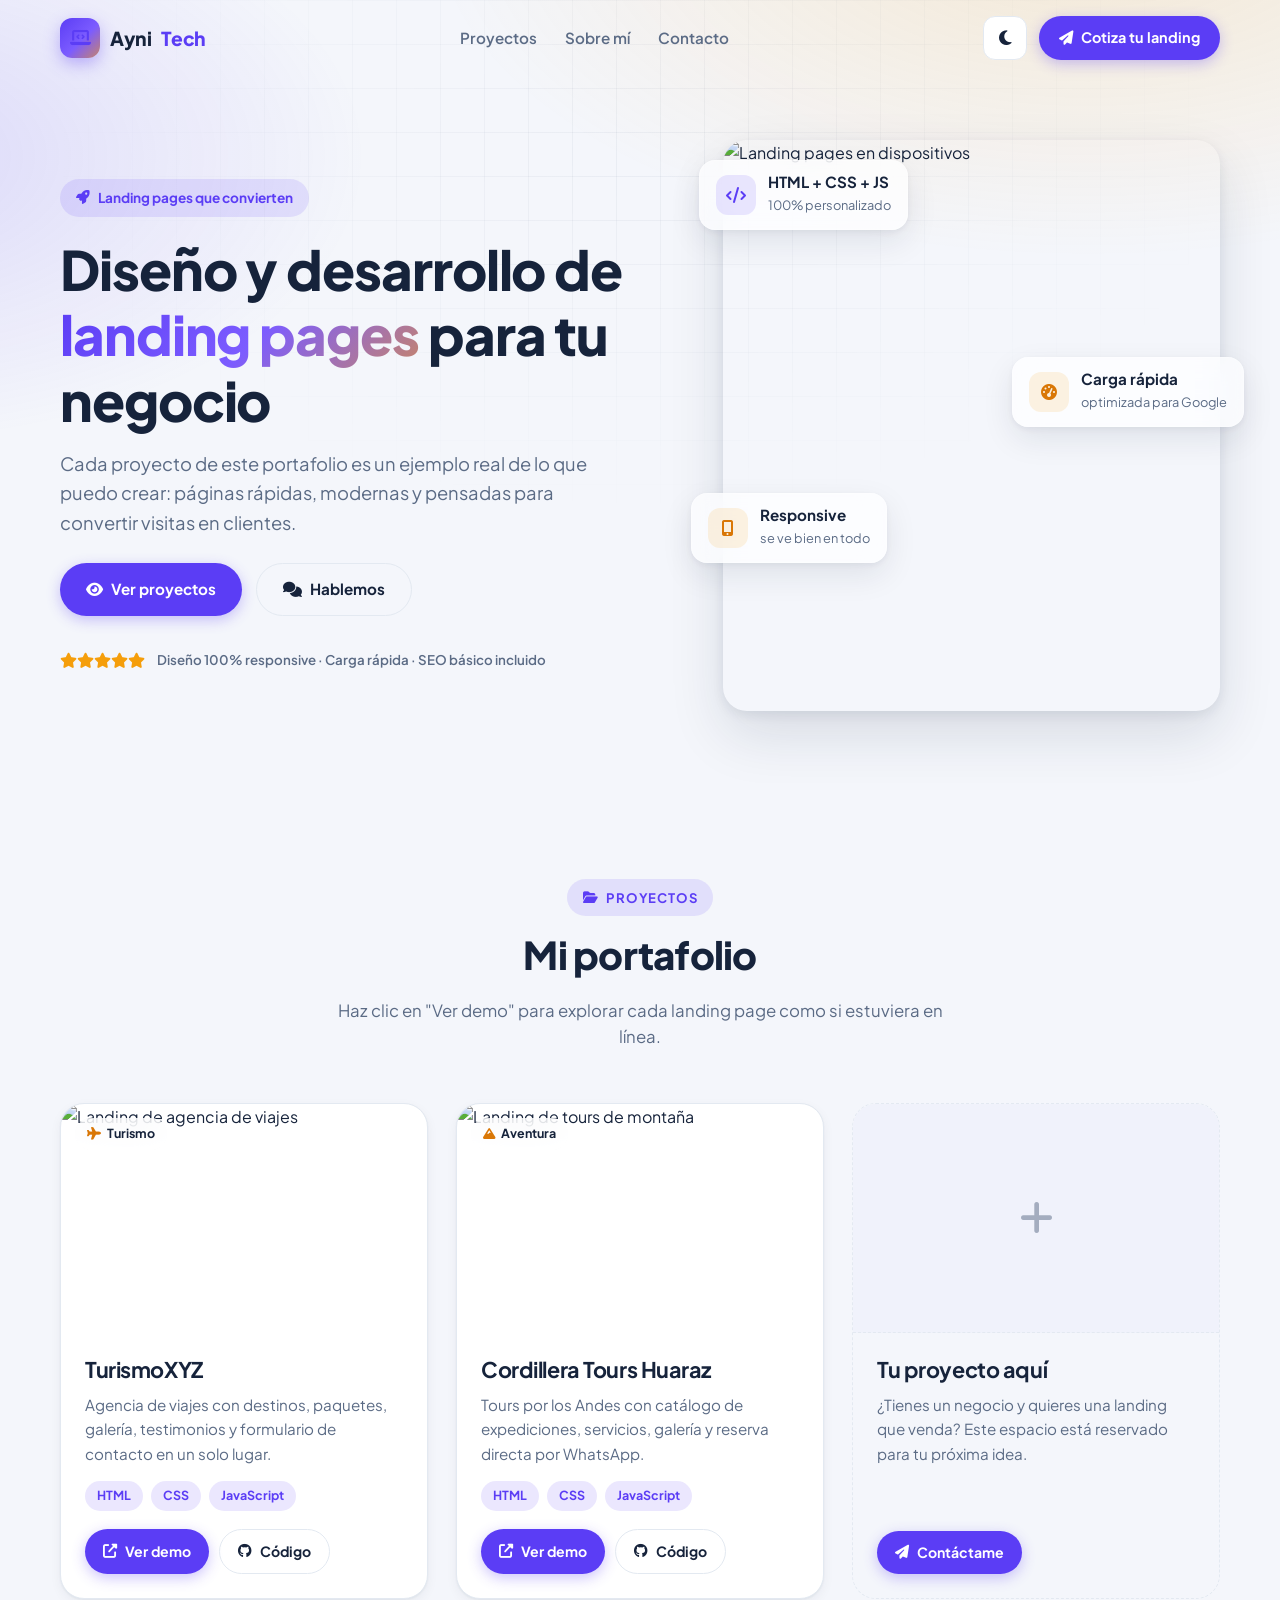
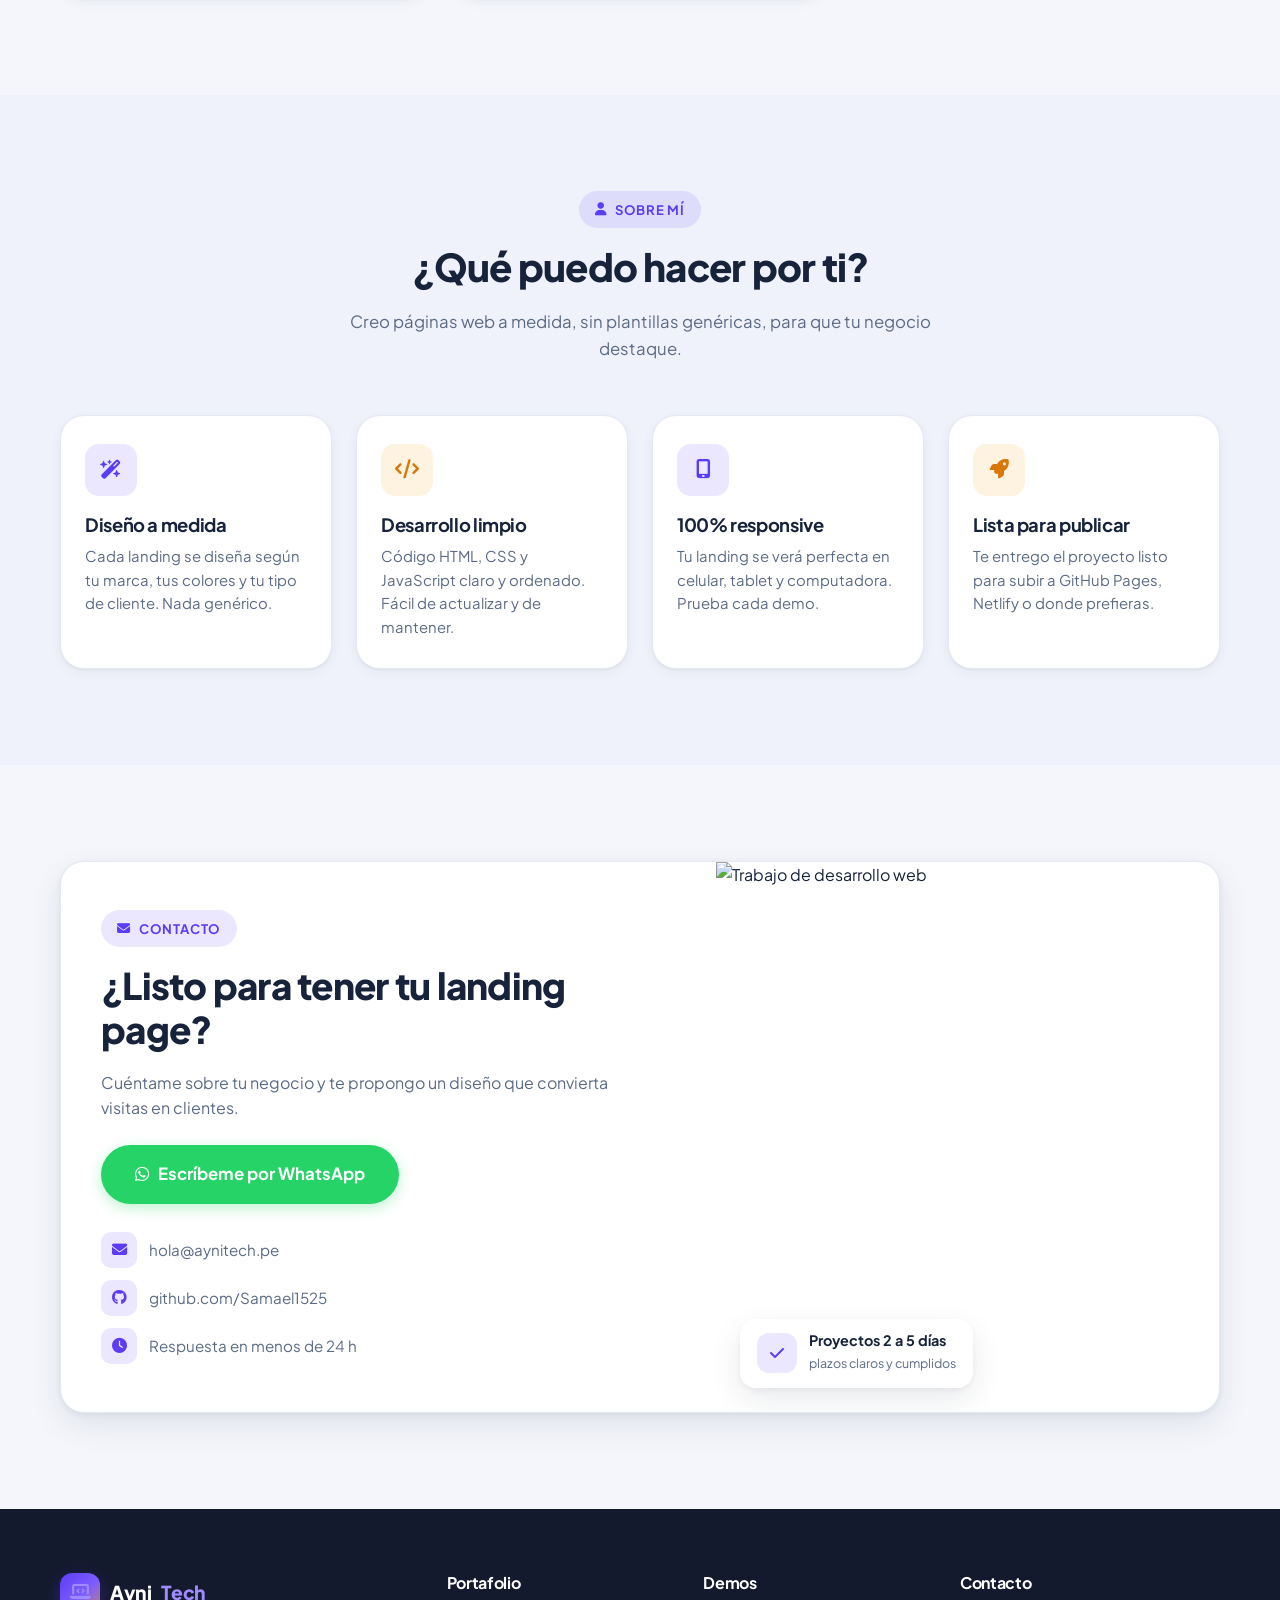
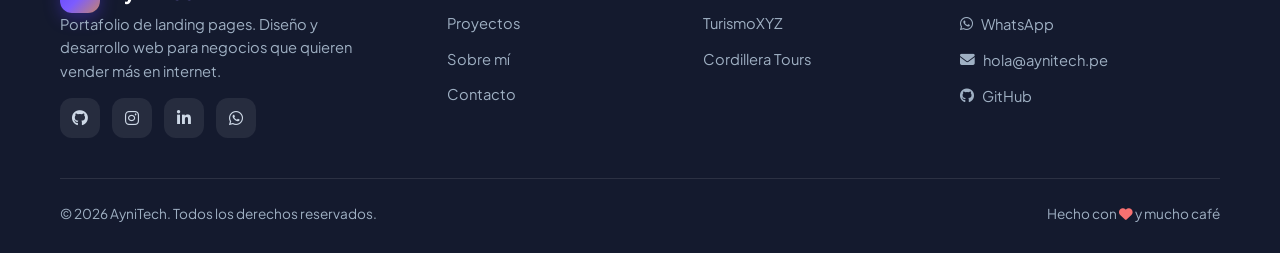
==== index.html @ fc87475f "Portafolio AyniTech: vitrina + landings TurismoXYZ y Cordillera Tours" ====
<!DOCTYPE html>
<html lang="es" data-theme="light">

<head>
    <meta charset="UTF-8">
    <meta name="viewport" content="width=device-width, initial-scale=1.0">
    <meta name="description" content="AyniTech — Portafolio de landing pages. Diseño y desarrollo web para negocios que quieren vender más.">
    <title>AyniTech | Portafolio de Landing Pages</title>

    <link rel="preconnect" href="https://fonts.googleapis.com">
    <link rel="preconnect" href="https://fonts.gstatic.com" crossorigin>
    <link href="https://fonts.googleapis.com/css2?family=Plus+Jakarta+Sans:wght@400;500;600;700;800&display=swap" rel="stylesheet">
    <link rel="stylesheet" href="https://cdnjs.cloudflare.com/ajax/libs/font-awesome/6.5.2/css/all.min.css">
    <link rel="stylesheet" href="css/portfolio.css">

    <script>
        (function () {
            try {
                var t = localStorage.getItem("aynitech-theme");
                if (t !== "light" && t !== "dark") {
                    t = window.matchMedia && window.matchMedia("(prefers-color-scheme: dark)").matches ? "dark" : "light";
                }
                document.documentElement.setAttribute("data-theme", t);
            } catch (e) {
                document.documentElement.setAttribute("data-theme", "light");
            }
        })();
    </script>
</head>

<body>

    <!-- ======================= HEADER ======================= -->
    <header id="header" class="site-header">
        <div class="container nav-inner">
            <a href="#inicio" class="logo" aria-label="AyniTech — Inicio">
                <span class="logo-mark"><i class="fa-solid fa-laptop-code"></i></span>
                Ayni<span>Tech</span>
            </a>

            <nav id="nav" class="nav" aria-label="Navegación principal">
                <a href="#proyectos">Proyectos</a>
                <a href="#sobre">Sobre mí</a>
                <a href="#contacto">Contacto</a>
            </nav>

            <div class="nav-actions">
                <button id="theme-toggle" class="icon-btn theme-toggle" aria-label="Cambiar tema" title="Cambiar tema">
                    <i class="fa-solid fa-moon"></i>
                    <i class="fa-solid fa-sun"></i>
                </button>
                <a href="#contacto" class="btn btn-primary"><i class="fa-solid fa-paper-plane"></i> Cotiza tu landing</a>
                <button id="nav-toggle" class="icon-btn nav-toggle" aria-label="Abrir menú" aria-expanded="false">
                    <i class="fa-solid fa-bars"></i>
                    <i class="fa-solid fa-xmark"></i>
                </button>
            </div>
        </div>
    </header>

    <!-- Menú móvil -->
    <nav id="nav-mobile" class="nav-mobile" aria-label="Navegación móvil">
        <div class="nav-mobile-head">
            <a href="#inicio" class="logo">
                <span class="logo-mark"><i class="fa-solid fa-laptop-code"></i></span>
                Ayni<span>Tech</span>
            </a>
            <button id="nav-close" class="icon-btn nav-close" aria-label="Cerrar menú">
                <i class="fa-solid fa-xmark"></i>
            </button>
        </div>
        <div class="nav-mobile-links">
            <a href="#proyectos">Proyectos</a>
            <a href="#sobre">Sobre mí</a>
            <a href="#contacto">Contacto</a>
        </div>
        <div class="nav-mobile-foot">
            <a href="#contacto" class="btn btn-primary"><i class="fa-solid fa-paper-plane"></i> Cotiza tu landing</a>
            <small>© AyniTech · Portafolio</small>
        </div>
    </nav>

    <main>

        <!-- ======================= HERO ======================= -->
        <section id="inicio" class="hero">
            <div class="container hero-inner">
                <div class="hero-content">
                    <span class="hero-badge"><i class="fa-solid fa-rocket"></i> Landing pages que convierten</span>
                    <h1>Diseño y desarrollo de <span class="grad">landing pages</span> para tu negocio</h1>
                    <p class="hero-sub">
                        Cada proyecto de este portafolio es un ejemplo real de lo que puedo crear:
                        páginas rápidas, modernas y pensadas para convertir visitas en clientes.
                    </p>
                    <div class="hero-actions">
                        <a href="#proyectos" class="btn btn-primary"><i class="fa-solid fa-eye"></i> Ver proyectos</a>
                        <a href="#contacto" class="btn btn-ghost"><i class="fa-solid fa-comments"></i> Hablemos</a>
                    </div>
                    <div class="hero-trust">
                        <span class="stars"><i class="fa-solid fa-star"></i><i class="fa-solid fa-star"></i><i class="fa-solid fa-star"></i><i class="fa-solid fa-star"></i><i class="fa-solid fa-star"></i></span>
                        <small>Diseño 100% responsive · Carga rápida · SEO básico incluido</small>
                    </div>
                </div>

                <div class="hero-visual">
                    <img class="main-img" src="https://images.unsplash.com/photo-1547658719-da2b51169166?auto=format&fit=crop&w=900&q=80" alt="Landing pages en dispositivos">

                    <div class="float-card fc-1">
                        <span class="fc-icon violet"><i class="fa-solid fa-code"></i></span>
                        <div>
                            <strong>HTML + CSS + JS</strong>
                            <small>100% personalizado</small>
                        </div>
                    </div>

                    <div class="float-card fc-2">
                        <span class="fc-icon amber"><i class="fa-solid fa-mobile-screen-button"></i></span>
                        <div>
                            <strong>Responsive</strong>
                            <small>se ve bien en todo</small>
                        </div>
                    </div>

                    <div class="float-card fc-3">
                        <span class="fc-icon amber"><i class="fa-solid fa-gauge-high"></i></span>
                        <div>
                            <strong>Carga rápida</strong>
                            <small>optimizada para Google</small>
                        </div>
                    </div>
                </div>
            </div>
        </section>

        <!-- ======================= PROYECTOS ======================= -->
        <section id="proyectos" class="section">
            <div class="container">
                <div class="section-head reveal">
                    <span class="eyebrow"><i class="fa-solid fa-folder-open"></i> Proyectos</span>
                    <h2>Mi portafolio</h2>
                    <p>Haz clic en "Ver demo" para explorar cada landing page como si estuviera en línea.</p>
                </div>

                <div class="proyectos-grid">

                    <!-- TurismoXYZ -->
                    <article class="proyecto reveal">
                        <div class="proy-media">
                            <img src="https://images.unsplash.com/photo-1507525428034-b723cf961d3e?auto=format&fit=crop&w=900&q=80" alt="Landing de agencia de viajes">
                            <span class="proy-badge"><i class="fa-solid fa-plane"></i> Turismo</span>
                        </div>
                        <div class="proy-body">
                            <h3>TurismoXYZ</h3>
                            <p>Agencia de viajes con destinos, paquetes, galería, testimonios y formulario de contacto en un solo lugar.</p>
                            <div class="tags">
                                <span>HTML</span>
                                <span>CSS</span>
                                <span>JavaScript</span>
                            </div>
                            <div class="proy-actions">
                                <a href="landing/turismoxyz/" class="btn btn-primary"><i class="fa-solid fa-up-right-from-square"></i> Ver demo</a>
                                <a href="https://github.com/Samael1525/Portafolio" class="btn btn-ghost" target="_blank" rel="noopener"><i class="fa-brands fa-github"></i> Código</a>
                            </div>
                        </div>
                    </article>

                    <!-- Cordillera Tours -->
                    <article class="proyecto reveal reveal-delay-1">
                        <div class="proy-media">
                            <img src="https://images.unsplash.com/photo-1464822759023-fed622ff2c3b?auto=format&fit=crop&w=900&q=80" alt="Landing de tours de montaña">
                            <span class="proy-badge"><i class="fa-solid fa-mountain"></i> Aventura</span>
                        </div>
                        <div class="proy-body">
                            <h3>Cordillera Tours Huaraz</h3>
                            <p>Tours por los Andes con catálogo de expediciones, servicios, galería y reserva directa por WhatsApp.</p>
                            <div class="tags">
                                <span>HTML</span>
                                <span>CSS</span>
                                <span>JavaScript</span>
                            </div>
                            <div class="proy-actions">
                                <a href="landing/cordillera/" class="btn btn-primary"><i class="fa-solid fa-up-right-from-square"></i> Ver demo</a>
                                <a href="https://github.com/Samael1525/Portafolio" class="btn btn-ghost" target="_blank" rel="noopener"><i class="fa-brands fa-github"></i> Código</a>
                            </div>
                        </div>
                    </article>

                    <!-- Próximo proyecto -->
                    <article class="proyecto proyecto-next reveal reveal-delay-2">
                        <div class="proy-media next-media">
                            <i class="fa-solid fa-plus"></i>
                        </div>
                        <div class="proy-body">
                            <h3>Tu proyecto aquí</h3>
                            <p>¿Tienes un negocio y quieres una landing que venda? Este espacio está reservado para tu próxima idea.</p>
                            <div class="proy-actions">
                                <a href="#contacto" class="btn btn-primary"><i class="fa-solid fa-paper-plane"></i> Contáctame</a>
                            </div>
                        </div>
                    </article>

                </div>
            </div>
        </section>

        <!-- ======================= SOBRE MÍ ======================= -->
        <section id="sobre" class="section section-tinted">
            <div class="container">
                <div class="section-head reveal">
                    <span class="eyebrow"><i class="fa-solid fa-user"></i> Sobre mí</span>
                    <h2>¿Qué puedo hacer por ti?</h2>
                    <p>Creo páginas web a medida, sin plantillas genéricas, para que tu negocio destaque.</p>
                </div>

                <div class="serv-grid">
                    <article class="serv-card reveal">
                        <span class="serv-icon violet"><i class="fa-solid fa-wand-magic-sparkles"></i></span>
                        <h3>Diseño a medida</h3>
                        <p>Cada landing se diseña según tu marca, tus colores y tu tipo de cliente. Nada genérico.</p>
                    </article>
                    <article class="serv-card reveal reveal-delay-1">
                        <span class="serv-icon amber"><i class="fa-solid fa-code"></i></span>
                        <h3>Desarrollo limpio</h3>
                        <p>Código HTML, CSS y JavaScript claro y ordenado. Fácil de actualizar y de mantener.</p>
                    </article>
                    <article class="serv-card reveal reveal-delay-2">
                        <span class="serv-icon violet"><i class="fa-solid fa-mobile-screen-button"></i></span>
                        <h3>100% responsive</h3>
                        <p>Tu landing se verá perfecta en celular, tablet y computadora. Prueba cada demo.</p>
                    </article>
                    <article class="serv-card reveal reveal-delay-1">
                        <span class="serv-icon amber"><i class="fa-solid fa-rocket"></i></span>
                        <h3>Lista para publicar</h3>
                        <p>Te entrego el proyecto listo para subir a GitHub Pages, Netlify o donde prefieras.</p>
                    </article>
                </div>
            </div>
        </section>

        <!-- ======================= CONTACTO ======================= -->
        <section id="contacto" class="section">
            <div class="container">
                <div class="cta-card reveal">
                    <div class="cta-content">
                        <span class="eyebrow"><i class="fa-solid fa-envelope"></i> Contacto</span>
                        <h2>¿Listo para tener tu landing page?</h2>
                        <p>Cuéntame sobre tu negocio y te propongo un diseño que convierta visitas en clientes.</p>
                        <a href="https://wa.me/51999999999" class="btn btn-wa btn-lg" target="_blank" rel="noopener">
                            <i class="fa-brands fa-whatsapp"></i> Escríbeme por WhatsApp
                        </a>
                        <ul class="c-list">
                            <li><i class="fa-solid fa-envelope"></i> hola@aynitech.pe</li>
                            <li><i class="fa-brands fa-github"></i> github.com/Samael1525</li>
                            <li><i class="fa-solid fa-clock"></i> Respuesta en menos de 24 h</li>
                        </ul>
                    </div>
                    <div class="cta-visual">
                        <img src="https://images.unsplash.com/photo-1531482615713-2afd69097998?auto=format&fit=crop&w=900&q=80" alt="Trabajo de desarrollo web">
                        <div class="cta-float">
                            <span class="fc-icon violet"><i class="fa-solid fa-check"></i></span>
                            <div>
                                <strong>Proyectos 2 a 5 días</strong>
                                <small>plazos claros y cumplidos</small>
                            </div>
                        </div>
                    </div>
                </div>
            </div>
        </section>

    </main>

    <!-- ======================= FOOTER ======================= -->
    <footer class="site-footer">
        <div class="container">
            <div class="footer-grid">
                <div class="footer-col">
                    <a href="#inicio" class="logo">
                        <span class="logo-mark"><i class="fa-solid fa-laptop-code"></i></span>
                        Ayni<span>Tech</span>
                    </a>
                    <p class="footer-about">
                        Portafolio de landing pages. Diseño y desarrollo web para negocios
                        que quieren vender más en internet.
                    </p>
                    <div class="social">
                        <a href="#" aria-label="GitHub"><i class="fa-brands fa-github"></i></a>
                        <a href="#" aria-label="Instagram"><i class="fa-brands fa-instagram"></i></a>
                        <a href="#" aria-label="LinkedIn"><i class="fa-brands fa-linkedin-in"></i></a>
                        <a href="#" aria-label="WhatsApp"><i class="fa-brands fa-whatsapp"></i></a>
                    </div>
                </div>

                <div class="footer-col">
                    <h4>Portafolio</h4>
                    <ul>
                        <li><a href="#proyectos">Proyectos</a></li>
                        <li><a href="#sobre">Sobre mí</a></li>
                        <li><a href="#contacto">Contacto</a></li>
                    </ul>
                </div>

                <div class="footer-col">
                    <h4>Demos</h4>
                    <ul>
                        <li><a href="landing/turismoxyz/">TurismoXYZ</a></li>
                        <li><a href="landing/cordillera/">Cordillera Tours</a></li>
                    </ul>
                </div>

                <div class="footer-col">
                    <h4>Contacto</h4>
                    <ul>
                        <li><a href="https://wa.me/51999999999" target="_blank" rel="noopener"><i class="fa-brands fa-whatsapp"></i> WhatsApp</a></li>
                        <li><a href="#"><i class="fa-solid fa-envelope"></i> hola@aynitech.pe</a></li>
                        <li><a href="https://github.com/Samael1525" target="_blank" rel="noopener"><i class="fa-brands fa-github"></i> GitHub</a></li>
                    </ul>
                </div>
            </div>

            <div class="footer-bottom">
                <span>© <span id="year">2026</span> AyniTech. Todos los derechos reservados.</span>
                <span class="made">Hecho con <i class="fa-solid fa-heart"></i> y mucho café</span>
            </div>
        </div>
    </footer>

    <!-- ======================= VOLVER ARRIBA ======================= -->
    <button id="back-to-top" class="back-to-top" aria-label="Volver arriba">
        <i class="fa-solid fa-arrow-up"></i>
    </button>

    <script>
        (function () {
            "use strict";

            var root = document.documentElement;

            /* ---------- Tema claro/oscuro ---------- */
            var THEME_KEY = "aynitech-theme";
            var themeToggle = document.getElementById("theme-toggle");

            function applyTheme(theme) {
                root.setAttribute("data-theme", theme);
                var label = theme === "dark" ? "Activar modo claro" : "Activar modo noche";
                if (themeToggle) {
                    themeToggle.setAttribute("aria-label", label);
                    themeToggle.title = label;
                }
            }

            applyTheme(root.getAttribute("data-theme"));

            if (themeToggle) {
                themeToggle.addEventListener("click", function () {
                    var next = root.getAttribute("data-theme") === "dark" ? "light" : "dark";
                    applyTheme(next);
                    try {
                        localStorage.setItem(THEME_KEY, next);
                    } catch (e) { /* sin almacenamiento */ }
                });
            }

            /* ---------- Header al hacer scroll ---------- */
            var header = document.getElementById("header");
            var backToTop = document.getElementById("back-to-top");

            function onScroll() {
                var y = window.scrollY || window.pageYOffset;
                if (header) header.classList.toggle("scrolled", y > 40);
                if (backToTop) backToTop.classList.toggle("show", y > 600);
            }
            window.addEventListener("scroll", onScroll, { passive: true });
            onScroll();

            if (backToTop) {
                backToTop.addEventListener("click", function () {
                    window.scrollTo({ top: 0, behavior: "smooth" });
                });
            }

            /* ---------- Menú móvil ---------- */
            var nav = document.getElementById("nav-mobile");
            var navToggle = document.getElementById("nav-toggle");
            var navClose = document.getElementById("nav-close");
            var overlay = document.createElement("div");
            overlay.className = "nav-overlay";
            document.body.appendChild(overlay);

            function closeNav() {
                if (!nav) return;
                nav.classList.remove("open");
                if (navToggle) navToggle.classList.remove("active");
                overlay.classList.remove("show");
                if (navToggle) navToggle.setAttribute("aria-expanded", "false");
                document.body.style.overflow = "";
            }

            function toggleNav() {
                var open = nav.classList.toggle("open");
                if (navToggle) navToggle.classList.toggle("active", open);
                overlay.classList.toggle("show", open);
                if (navToggle) navToggle.setAttribute("aria-expanded", open ? "true" : "false");
                document.body.style.overflow = open ? "hidden" : "";
            }

            if (nav && navToggle) {
                navToggle.addEventListener("click", toggleNav);
                overlay.addEventListener("click", closeNav);
                if (navClose) navClose.addEventListener("click", closeNav);
                nav.querySelectorAll("a").forEach(function (link) {
                    link.addEventListener("click", closeNav);
                });
            }
            window.addEventListener("keydown", function (e) {
                if (e.key === "Escape") closeNav();
            });

            /* ---------- Scroll reveal ---------- */
            var revealEls = document.querySelectorAll(".reveal");
            if ("IntersectionObserver" in window && revealEls.length) {
                var revealObserver = new IntersectionObserver(
                    function (entries, obs) {
                        entries.forEach(function (entry) {
                            if (entry.isIntersecting) {
                                entry.target.classList.add("visible");
                                obs.unobserve(entry.target);
                            }
                        });
                    },
                    { threshold: 0.15, rootMargin: "0px 0px -40px 0px" }
                );
                revealEls.forEach(function (el) {
                    revealObserver.observe(el);
                });
            } else {
                revealEls.forEach(function (el) {
                    el.classList.add("visible");
                });
            }

            /* ---------- Año dinámico ---------- */
            var yearEl = document.getElementById("year");
            if (yearEl) yearEl.textContent = new Date().getFullYear();
        })();
    </script>
</body>

</html>
---- css/portfolio.css ----
/* ==========================================================================
   AyniTech — Portafolio
   Sistema de diseño · tema claro/oscuro · responsive
   ========================================================================== */

/* ---------- Variables de tema ---------- */
:root {
  --font-sans: "Plus Jakarta Sans", system-ui, -apple-system, "Segoe UI", Roboto, sans-serif;

  --radius-sm: 10px;
  --radius-md: 16px;
  --radius-lg: 24px;
  --radius-full: 999px;

  --ease-out: cubic-bezier(0.22, 1, 0.36, 1);
  --ease-soft: cubic-bezier(0.4, 0, 0.2, 1);

  --header-h: 76px;

  /* Tema claro (predeterminado) */
  --bg: #f4f6fb;
  --surface: #ffffff;
  --surface-2: #f0f2fb;
  --surface-3: #e8eaf7;
  --text: #16233b;
  --text-muted: #5b6b85;
  --primary: #5b3df5;
  --primary-strong: #4630c9;
  --primary-soft: rgba(91, 61, 245, 0.12);
  --accent: #f59e0b;
  --accent-strong: #d97706;
  --accent-soft: rgba(245, 158, 11, 0.12);
  --whatsapp: #25d366;
  --whatsapp-strong: #1da851;
  --border: #e3e9f1;
  --shadow-sm: 0 1px 2px rgba(15, 34, 60, 0.05), 0 4px 12px rgba(15, 34, 60, 0.05);
  --shadow-md: 0 2px 6px rgba(15, 34, 60, 0.06), 0 12px 32px rgba(15, 34, 60, 0.09);
  --shadow-lg: 0 4px 12px rgba(15, 34, 60, 0.08), 0 24px 56px rgba(15, 34, 60, 0.12);
  --shadow-primary: 0 10px 28px rgba(91, 61, 245, 0.32);
  --shadow-wa: 0 10px 28px rgba(37, 211, 102, 0.35);
  --glass: rgba(255, 255, 255, 0.72);
  --header-blur: saturate(180%) blur(14px);
  --grad-hero: radial-gradient(1100px 560px at 85% -10%, rgba(245, 158, 11, 0.16), transparent 60%),
    radial-gradient(900px 520px at -10% 20%, rgba(91, 61, 245, 0.16), transparent 55%),
    var(--bg);
  --grid-line: rgba(22, 51, 84, 0.05);
  --scroll-track: #e6ecf4;
  --logo-grad: linear-gradient(135deg, #5b3df5 0%, #7c5cff 55%, #f59e0b 130%);
}

[data-theme="dark"] {
  --bg: #0a0f1e;
  --surface: #111a2e;
  --surface-2: #161f38;
  --surface-3: #1d2745;
  --text: #e8eef8;
  --text-muted: #93a3ba;
  --primary: #9f8bff;
  --primary-strong: #b4a4ff;
  --primary-soft: rgba(159, 139, 255, 0.16);
  --accent: #fbbf24;
  --accent-strong: #f59e0b;
  --accent-soft: rgba(251, 191, 36, 0.14);
  --whatsapp: #2fd974;
  --whatsapp-strong: #25d366;
  --border: #1f2c47;
  --shadow-sm: 0 1px 2px rgba(0, 0, 0, 0.3), 0 4px 14px rgba(0, 0, 0, 0.3);
  --shadow-md: 0 2px 8px rgba(0, 0, 0, 0.35), 0 16px 40px rgba(0, 0, 0, 0.45);
  --shadow-lg: 0 4px 16px rgba(0, 0, 0, 0.4), 0 28px 64px rgba(0, 0, 0, 0.55);
  --shadow-primary: 0 12px 32px rgba(159, 139, 255, 0.25);
  --shadow-wa: 0 12px 32px rgba(47, 217, 116, 0.25);
  --glass: rgba(14, 21, 40, 0.7);
  --grad-hero: radial-gradient(1100px 560px at 85% -10%, rgba(251, 191, 36, 0.12), transparent 60%),
    radial-gradient(900px 520px at -10% 20%, rgba(159, 139, 255, 0.14), transparent 55%),
    var(--bg);
  --grid-line: rgba(148, 180, 224, 0.05);
  --scroll-track: #1a2540;
}

/* ---------- Reset ---------- */
*,
*::before,
*::after {
  box-sizing: border-box;
}

html {
  scroll-behavior: smooth;
  scroll-padding-top: calc(var(--header-h) + 12px);
}

body {
  margin: 0;
  font-family: var(--font-sans);
  background: var(--bg);
  color: var(--text);
  line-height: 1.6;
  -webkit-font-smoothing: antialiased;
  overflow-x: hidden;
  transition: background-color 0.5s ease, color 0.5s ease;
}

img {
  max-width: 100%;
  display: block;
}

a {
  color: var(--primary);
  text-decoration: none;
}

h1, h2, h3, h4 {
  line-height: 1.2;
  margin: 0 0 0.5em;
  letter-spacing: -0.02em;
}

p {
  margin: 0 0 1em;
}

button {
  font-family: inherit;
}

.container {
  width: min(1160px, 92%);
  margin-inline: auto;
}

/* ---------- Botones ---------- */
.btn {
  display: inline-flex;
  align-items: center;
  justify-content: center;
  gap: 8px;
  padding: 13px 26px;
  border-radius: var(--radius-full);
  font-weight: 700;
  font-size: 0.95rem;
  border: none;
  cursor: pointer;
  text-decoration: none;
  transition: transform 0.25s var(--ease-out), box-shadow 0.25s var(--ease-out),
    background-color 0.25s var(--ease-soft), color 0.25s var(--ease-soft);
  white-space: nowrap;
}

.btn-primary {
  background: var(--primary);
  color: #fff;
  box-shadow: 0 4px 14px rgba(91, 61, 245, 0.3);
}

.btn-primary:hover {
  background: var(--primary-strong);
  transform: translateY(-2px);
  box-shadow: var(--shadow-primary);
  color: #fff;
}

.btn-ghost {
  background: transparent;
  color: var(--text);
  border: 1.5px solid var(--border);
}

.btn-ghost:hover {
  border-color: var(--primary);
  color: var(--primary);
  transform: translateY(-2px);
}

.btn-wa {
  background: var(--whatsapp);
  color: #fff;
  box-shadow: 0 4px 14px rgba(37, 211, 102, 0.3);
}

.btn-wa:hover {
  background: var(--whatsapp-strong);
  transform: translateY(-2px);
  box-shadow: var(--shadow-wa);
  color: #fff;
}

.btn-lg {
  padding: 16px 34px;
  font-size: 1.05rem;
}

/* ---------- Cabecera ---------- */
.site-header {
  position: fixed;
  inset: 0 0 auto 0;
  z-index: 1000;
  height: var(--header-h);
  display: flex;
  align-items: center;
  transition: box-shadow 0.3s var(--ease-soft), background-color 0.3s var(--ease-soft);
}

.site-header.scrolled {
  background: var(--glass);
  backdrop-filter: var(--header-blur);
  -webkit-backdrop-filter: var(--header-blur);
  box-shadow: var(--shadow-sm);
}

.nav-inner {
  display: flex;
  align-items: center;
  justify-content: space-between;
  gap: 20px;
}

.logo {
  display: inline-flex;
  align-items: center;
  gap: 10px;
  font-size: 1.2rem;
  font-weight: 800;
  color: var(--text);
  letter-spacing: -0.02em;
}

.logo-mark {
  width: 40px;
  height: 40px;
  display: grid;
  place-items: center;
  border-radius: 12px;
  background: var(--logo-grad);
  color: #fff;
  font-size: 1.05rem;
  box-shadow: 0 6px 16px rgba(91, 61, 245, 0.35);
}

.logo span {
  color: var(--primary);
}

.nav {
  display: flex;
  gap: 28px;
}

.nav a {
  color: var(--text-muted);
  font-weight: 600;
  font-size: 0.95rem;
  position: relative;
  transition: color 0.2s var(--ease-soft);
}

.nav a::after {
  content: "";
  position: absolute;
  left: 0;
  bottom: -6px;
  width: 0;
  height: 2px;
  border-radius: 2px;
  background: var(--primary);
  transition: width 0.25s var(--ease-out);
}

.nav a:hover {
  color: var(--text);
}

.nav a:hover::after {
  width: 100%;
}

.nav-actions {
  display: flex;
  align-items: center;
  gap: 12px;
}

.nav-actions .btn {
  padding: 10px 20px;
  font-size: 0.9rem;
}

.icon-btn {
  width: 44px;
  height: 44px;
  border-radius: 12px;
  border: 1px solid var(--border);
  background: var(--surface);
  color: var(--text);
  cursor: pointer;
  display: grid;
  place-items: center;
  font-size: 1.05rem;
  transition: background-color 0.2s var(--ease-soft), color 0.2s var(--ease-soft),
    border-color 0.2s var(--ease-soft), transform 0.2s var(--ease-out);
}

.icon-btn:hover {
  border-color: var(--primary);
  color: var(--primary);
  transform: translateY(-2px);
}

.theme-toggle i.fa-sun {
  display: none;
}

[data-theme="dark"] .theme-toggle i.fa-moon {
  display: none;
}

[data-theme="dark"] .theme-toggle i.fa-sun {
  display: inline-block;
}

/* ---------- Menú móvil ---------- */
.nav-toggle {
  display: none;
}

.nav-toggle .fa-xmark {
  display: none;
}

.nav-toggle.active .fa-bars {
  display: none;
}

.nav-toggle.active .fa-xmark {
  display: inline-block;
}

.nav-mobile {
  position: fixed;
  inset: 0;
  z-index: 1100;
  background: var(--bg);
  padding: 20px;
  display: flex;
  flex-direction: column;
  transform: translateX(100%);
  visibility: hidden;
  transition: transform 0.4s var(--ease-out), visibility 0.4s;
}

.nav-mobile.open {
  transform: translateX(0);
  visibility: visible;
}

.nav-mobile-head {
  display: flex;
  align-items: center;
  justify-content: space-between;
}

.nav-mobile-links {
  display: flex;
  flex-direction: column;
  gap: 6px;
  margin-top: 40px;
}

.nav-mobile-links a {
  font-size: 1.3rem;
  font-weight: 700;
  color: var(--text);
  padding: 12px 8px;
  border-radius: var(--radius-sm);
  transition: background-color 0.2s var(--ease-soft), color 0.2s var(--ease-soft);
}

.nav-mobile-links a:hover {
  background: var(--primary-soft);
  color: var(--primary);
}

.nav-mobile-foot {
  margin-top: auto;
  display: flex;
  flex-direction: column;
  gap: 18px;
  align-items: flex-start;
}

.nav-mobile-foot small {
  color: var(--text-muted);
}

.nav-overlay {
  position: fixed;
  inset: 0;
  z-index: 1050;
  background: rgba(10, 15, 30, 0.55);
  backdrop-filter: blur(2px);
  opacity: 0;
  visibility: hidden;
  transition: opacity 0.3s var(--ease-soft), visibility 0.3s;
}

.nav-overlay.show {
  opacity: 1;
  visibility: visible;
}

.social {
  display: flex;
  gap: 12px;
}

.social a {
  width: 40px;
  height: 40px;
  display: grid;
  place-items: center;
  border-radius: 12px;
  background: var(--primary-soft);
  color: var(--primary);
  transition: background-color 0.2s var(--ease-soft), color 0.2s var(--ease-soft),
    transform 0.2s var(--ease-out);
}

.social a:hover {
  background: var(--primary);
  color: #fff;
  transform: translateY(-3px);
}

/* ---------- HERO ---------- */
.hero {
  padding: calc(var(--header-h) + 64px) 0 72px;
  background: var(--grad-hero);
  position: relative;
  overflow: hidden;
}

.hero::before {
  content: "";
  position: absolute;
  inset: 0;
  background-image: linear-gradient(var(--grid-line) 1px, transparent 1px),
    linear-gradient(90deg, var(--grid-line) 1px, transparent 1px);
  background-size: 44px 44px;
  mask-image: radial-gradient(800px 480px at 50% 20%, #000 0%, transparent 75%);
  -webkit-mask-image: radial-gradient(800px 480px at 50% 20%, #000 0%, transparent 75%);
  pointer-events: none;
}

.hero-inner {
  position: relative;
  display: grid;
  grid-template-columns: 1.1fr 0.9fr;
  gap: 56px;
  align-items: center;
}

.hero-badge {
  display: inline-flex;
  align-items: center;
  gap: 8px;
  background: var(--primary-soft);
  color: var(--primary);
  font-weight: 700;
  font-size: 0.85rem;
  padding: 8px 16px;
  border-radius: var(--radius-full);
  margin-bottom: 20px;
}

.hero h1 {
  font-size: clamp(2.2rem, 5vw, 3.4rem);
  font-weight: 800;
  margin-bottom: 16px;
}

.hero h1 .grad {
  background: var(--logo-grad);
  -webkit-background-clip: text;
  background-clip: text;
  -webkit-text-fill-color: transparent;
  color: transparent;
}

.hero-sub {
  font-size: 1.15rem;
  color: var(--text-muted);
  max-width: 560px;
}

.hero-actions {
  display: flex;
  flex-wrap: wrap;
  gap: 14px;
  margin: 26px 0 32px;
}

.hero-trust {
  display: flex;
  align-items: center;
  gap: 12px;
  flex-wrap: wrap;
}

.hero-trust .stars {
  color: var(--accent);
  font-size: 0.95rem;
}

.hero-trust small {
  color: var(--text-muted);
  font-weight: 600;
}

.hero-visual {
  position: relative;
}

.hero-visual .main-img {
  border-radius: var(--radius-lg);
  box-shadow: var(--shadow-lg);
  aspect-ratio: 4 / 4.6;
  object-fit: cover;
  width: 100%;
}

.float-card {
  position: absolute;
  display: flex;
  align-items: center;
  gap: 12px;
  background: var(--glass);
  backdrop-filter: var(--header-blur);
  -webkit-backdrop-filter: var(--header-blur);
  border: 1px solid rgba(255, 255, 255, 0.25);
  border-radius: var(--radius-md);
  padding: 12px 16px;
  box-shadow: var(--shadow-md);
  animation: float 6s ease-in-out infinite;
}

.float-card strong {
  display: block;
  font-size: 0.95rem;
  line-height: 1.2;
}

.float-card small {
  color: var(--text-muted);
  font-size: 0.8rem;
}

.fc-1 {
  top: 20px;
  left: -24px;
}

.fc-2 {
  bottom: 26%;
  left: -32px;
  animation-delay: 1.2s;
}

.fc-3 {
  top: 38%;
  right: -24px;
  animation-delay: 2.4s;
}

.fc-icon {
  width: 40px;
  height: 40px;
  flex-shrink: 0;
  display: grid;
  place-items: center;
  border-radius: 12px;
  font-size: 1rem;
}

.fc-icon.violet {
  background: var(--primary-soft);
  color: var(--primary);
}

.fc-icon.amber {
  background: var(--accent-soft);
  color: var(--accent-strong);
}

@keyframes float {
  0%, 100% {
    transform: translateY(0);
  }
  50% {
    transform: translateY(-10px);
  }
}

/* ---------- Secciones ---------- */
.section {
  padding: 96px 0;
}

.section-tinted {
  background: var(--surface-2);
}

.section-head {
  max-width: 640px;
  margin: 0 auto 52px;
  text-align: center;
}

.eyebrow {
  display: inline-flex;
  align-items: center;
  gap: 8px;
  background: var(--primary-soft);
  color: var(--primary);
  font-weight: 700;
  font-size: 0.82rem;
  text-transform: uppercase;
  letter-spacing: 0.06em;
  padding: 8px 16px;
  border-radius: var(--radius-full);
  margin-bottom: 16px;
}

.section-head h2 {
  font-size: clamp(1.7rem, 3.6vw, 2.4rem);
  font-weight: 800;
}

.section-head p {
  color: var(--text-muted);
  font-size: 1.05rem;
}

/* ---------- Proyectos ---------- */
.proyectos-grid {
  display: grid;
  grid-template-columns: repeat(3, 1fr);
  gap: 28px;
}

.proyecto {
  background: var(--surface);
  border: 1px solid var(--border);
  border-radius: var(--radius-lg);
  overflow: hidden;
  box-shadow: var(--shadow-sm);
  transition: transform 0.3s var(--ease-out), box-shadow 0.3s var(--ease-out);
  display: flex;
  flex-direction: column;
}

.proyecto:hover {
  transform: translateY(-6px);
  box-shadow: var(--shadow-lg);
}

.proy-media {
  position: relative;
  overflow: hidden;
}

.proy-media img {
  width: 100%;
  aspect-ratio: 16 / 10;
  object-fit: cover;
  transition: transform 0.5s var(--ease-out);
}

.proyecto:hover .proy-media img {
  transform: scale(1.06);
}

.proy-badge {
  position: absolute;
  top: 14px;
  left: 14px;
  background: var(--glass);
  backdrop-filter: var(--header-blur);
  -webkit-backdrop-filter: var(--header-blur);
  color: var(--text);
  font-size: 0.78rem;
  font-weight: 700;
  padding: 6px 12px;
  border-radius: var(--radius-full);
  display: inline-flex;
  align-items: center;
  gap: 6px;
}

.proy-badge i {
  color: var(--accent-strong);
}

.next-media {
  aspect-ratio: 16 / 10;
  display: grid;
  place-items: center;
  background: var(--surface-2);
  border-bottom: 1px dashed var(--border);
}

.next-media i {
  font-size: 2.4rem;
  color: var(--text-muted);
  opacity: 0.5;
}

.proyecto-next {
  border-style: dashed;
  background: transparent;
  box-shadow: none;
}

.proyecto-next:hover {
  border-color: var(--primary);
}

.proy-body {
  padding: 24px;
  display: flex;
  flex-direction: column;
  flex: 1;
}

.proy-body h3 {
  font-size: 1.35rem;
  margin-bottom: 10px;
}

.proy-body p {
  color: var(--text-muted);
  font-size: 0.95rem;
  flex: 1;
}

.tags {
  display: flex;
  flex-wrap: wrap;
  gap: 8px;
  margin-bottom: 18px;
}

.tags span {
  display: inline-flex;
  align-items: center;
  background: var(--primary-soft);
  color: var(--primary);
  font-size: 0.78rem;
  font-weight: 700;
  padding: 5px 12px;
  border-radius: var(--radius-full);
}

.proy-actions {
  display: flex;
  flex-wrap: wrap;
  gap: 10px;
}

.proy-actions .btn {
  padding: 10px 18px;
  font-size: 0.88rem;
}

/* ---------- Servicios / Sobre mí ---------- */
.serv-grid {
  display: grid;
  grid-template-columns: repeat(4, 1fr);
  gap: 24px;
}

.serv-card {
  background: var(--surface);
  border: 1px solid var(--border);
  border-radius: var(--radius-lg);
  padding: 28px 24px;
  box-shadow: var(--shadow-sm);
  transition: transform 0.3s var(--ease-out), box-shadow 0.3s var(--ease-out),
    border-color 0.3s var(--ease-soft);
}

.serv-card:hover {
  transform: translateY(-6px);
  box-shadow: var(--shadow-lg);
  border-color: var(--primary);
}

.serv-icon {
  width: 52px;
  height: 52px;
  display: grid;
  place-items: center;
  border-radius: 14px;
  font-size: 1.2rem;
  margin-bottom: 18px;
}

.serv-icon.violet {
  background: var(--primary-soft);
  color: var(--primary);
}

.serv-icon.amber {
  background: var(--accent-soft);
  color: var(--accent-strong);
}

.serv-card h3 {
  font-size: 1.15rem;
}

.serv-card p {
  color: var(--text-muted);
  font-size: 0.93rem;
  margin-bottom: 0;
}

/* ---------- CTA / Contacto ---------- */
.cta-card {
  display: grid;
  grid-template-columns: 1.1fr 0.9fr;
  gap: 40px;
  align-items: center;
  background: var(--surface);
  border: 1px solid var(--border);
  border-radius: var(--radius-lg);
  box-shadow: var(--shadow-md);
  overflow: hidden;
}

.cta-content {
  padding: 48px 40px;
}

.cta-content h2 {
  font-size: clamp(1.7rem, 3.4vw, 2.3rem);
  font-weight: 800;
}

.cta-content p {
  color: var(--text-muted);
}

.cta-content .btn-lg {
  margin: 8px 0 28px;
}

.c-list {
  list-style: none;
  margin: 0;
  padding: 0;
  display: grid;
  gap: 12px;
}

.c-list li {
  display: flex;
  align-items: center;
  gap: 12px;
  color: var(--text-muted);
  font-size: 0.95rem;
}

.c-list li i {
  width: 36px;
  height: 36px;
  flex-shrink: 0;
  display: grid;
  place-items: center;
  border-radius: 10px;
  background: var(--primary-soft);
  color: var(--primary);
}

.cta-visual {
  position: relative;
  align-self: stretch;
  min-height: 320px;
}

.cta-visual img {
  width: 100%;
  height: 100%;
  object-fit: cover;
  position: absolute;
  inset: 0;
}

.cta-float {
  position: absolute;
  left: 24px;
  bottom: 24px;
  display: flex;
  align-items: center;
  gap: 12px;
  background: var(--glass);
  backdrop-filter: var(--header-blur);
  -webkit-backdrop-filter: var(--header-blur);
  border: 1px solid rgba(255, 255, 255, 0.25);
  border-radius: var(--radius-md);
  padding: 12px 16px;
  box-shadow: var(--shadow-md);
}

.cta-float strong {
  display: block;
  font-size: 0.9rem;
  line-height: 1.2;
}

.cta-float small {
  color: var(--text-muted);
  font-size: 0.78rem;
}

/* ---------- Footer ---------- */
.site-footer {
  background: #141a2e;
  color: #cdd8e6;
  padding: 64px 0 28px;
}

[data-theme="dark"] .site-footer {
  background: #0a0f1e;
  border-top: 1px solid var(--border);
}

.footer-grid {
  display: grid;
  grid-template-columns: 1.6fr 1fr 1fr 1.2fr;
  gap: 40px;
  padding-bottom: 40px;
  border-bottom: 1px solid rgba(255, 255, 255, 0.1);
}

.site-footer .logo {
  color: #fff;
}

.site-footer .logo span {
  color: #9f8bff;
}

.footer-about {
  font-size: 0.92rem;
  color: #9fb0c3;
  max-width: 320px;
}

.site-footer .social a {
  background: rgba(255, 255, 255, 0.08);
  color: #cdd8e6;
}

.site-footer .social a:hover {
  background: #9f8bff;
  color: #141a2e;
}

.footer-col h4 {
  color: #fff;
  font-size: 1rem;
  margin-bottom: 18px;
}

.footer-col ul {
  list-style: none;
  margin: 0;
  padding: 0;
  display: grid;
  gap: 10px;
}

.footer-col ul a {
  color: #9fb0c3;
  font-size: 0.92rem;
  display: inline-flex;
  align-items: center;
  gap: 8px;
  transition: color 0.2s var(--ease-soft);
}

.footer-col ul a:hover {
  color: #9f8bff;
}

.footer-bottom {
  display: flex;
  flex-wrap: wrap;
  gap: 8px;
  justify-content: space-between;
  align-items: center;
  padding-top: 24px;
  font-size: 0.85rem;
  color: #9fb0c3;
}

.footer-bottom .made i {
  color: #f87171;
}

/* ---------- Volver arriba ---------- */
.back-to-top {
  position: fixed;
  right: 24px;
  bottom: 24px;
  z-index: 900;
  width: 48px;
  height: 48px;
  border-radius: 14px;
  border: none;
  background: var(--primary);
  color: #fff;
  font-size: 1.1rem;
  cursor: pointer;
  display: grid;
  place-items: center;
  opacity: 0;
  visibility: hidden;
  transform: translateY(14px);
  box-shadow: 0 10px 24px rgba(91, 61, 245, 0.4);
  transition: opacity 0.3s var(--ease-soft), transform 0.3s var(--ease-out),
    visibility 0.3s, background-color 0.2s var(--ease-soft);
}

.back-to-top.show {
  opacity: 1;
  visibility: visible;
  transform: translateY(0);
}

.back-to-top:hover {
  background: var(--primary-strong);
}

/* ---------- Scroll reveal ---------- */
.reveal {
  opacity: 0;
  transform: translateY(28px);
  transition: opacity 0.7s var(--ease-out), transform 0.7s var(--ease-out);
}

.reveal.visible {
  opacity: 1;
  transform: translateY(0);
}

.reveal-delay-1 {
  transition-delay: 0.12s;
}

.reveal-delay-2 {
  transition-delay: 0.24s;
}

/* ---------- Scrollbar ---------- */
::-webkit-scrollbar {
  width: 10px;
}

::-webkit-scrollbar-track {
  background: var(--scroll-track);
}

::-webkit-scrollbar-thumb {
  background: var(--primary);
  border-radius: 10px;
}

::selection {
  background: var(--primary);
  color: #fff;
}

/* ---------- Responsive ---------- */
@media (max-width: 1024px) {
  .hero-inner {
    grid-template-columns: 1fr;
    gap: 48px;
  }

  .hero-visual .main-img {
    aspect-ratio: 16 / 9;
  }

  .fc-1 {
    left: 12px;
  }

  .fc-2 {
    left: 12px;
  }

  .fc-3 {
    right: 12px;
  }

  .proyectos-grid {
    grid-template-columns: repeat(2, 1fr);
  }

  .serv-grid {
    grid-template-columns: repeat(2, 1fr);
  }

  .footer-grid {
    grid-template-columns: repeat(2, 1fr);
  }
}

@media (max-width: 768px) {
  .nav {
    display: none;
  }

  .nav-toggle {
    display: grid;
  }

  .nav-actions .btn {
    display: none;
  }

  .section {
    padding: 68px 0;
  }

  .proyectos-grid {
    grid-template-columns: 1fr;
  }

  .cta-card {
    grid-template-columns: 1fr;
  }

  .cta-visual {
    min-height: 240px;
  }

  .cta-content {
    padding: 32px 24px;
  }
}

@media (max-width: 480px) {
  .hero {
    padding-top: calc(var(--header-h) + 40px);
  }

  .hero-actions .btn {
    width: 100%;
  }

  .footer-grid {
    grid-template-columns: 1fr;
  }

  .footer-bottom {
    flex-direction: column;
    text-align: center;
  }
}
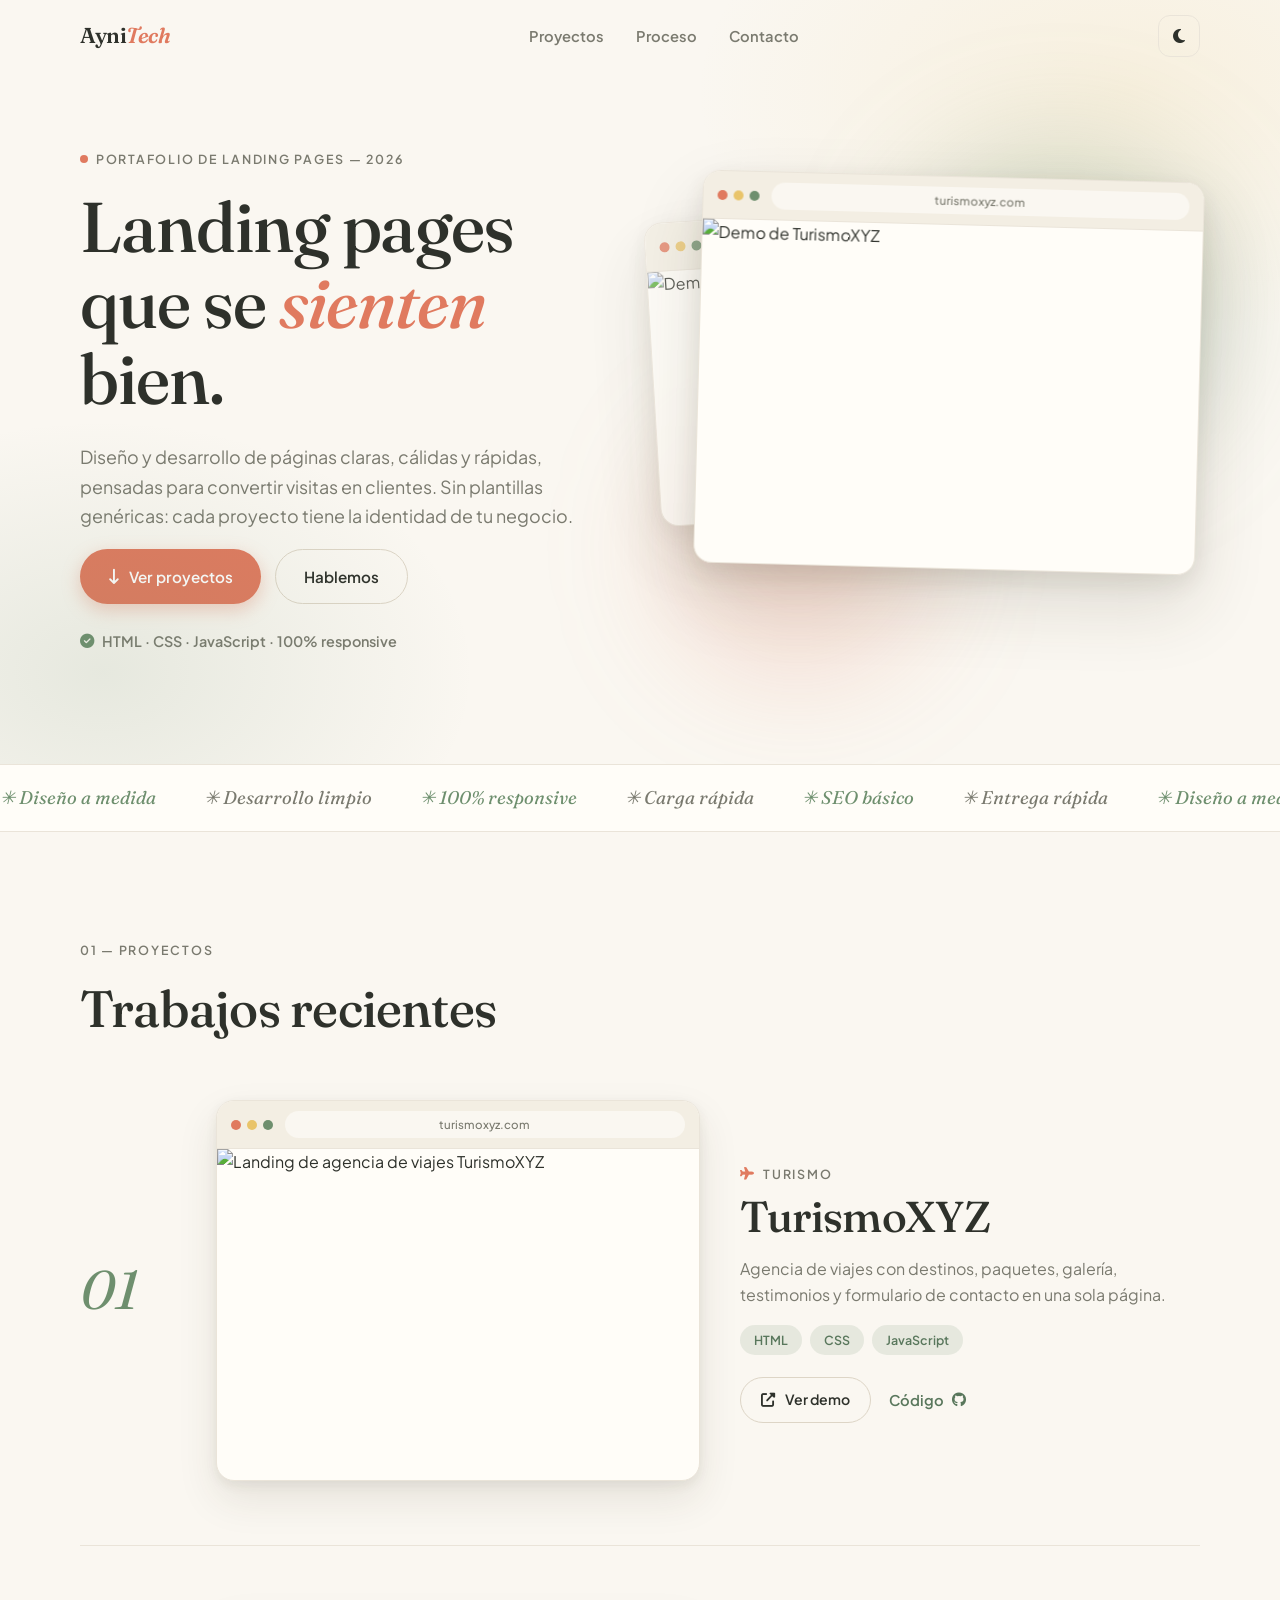
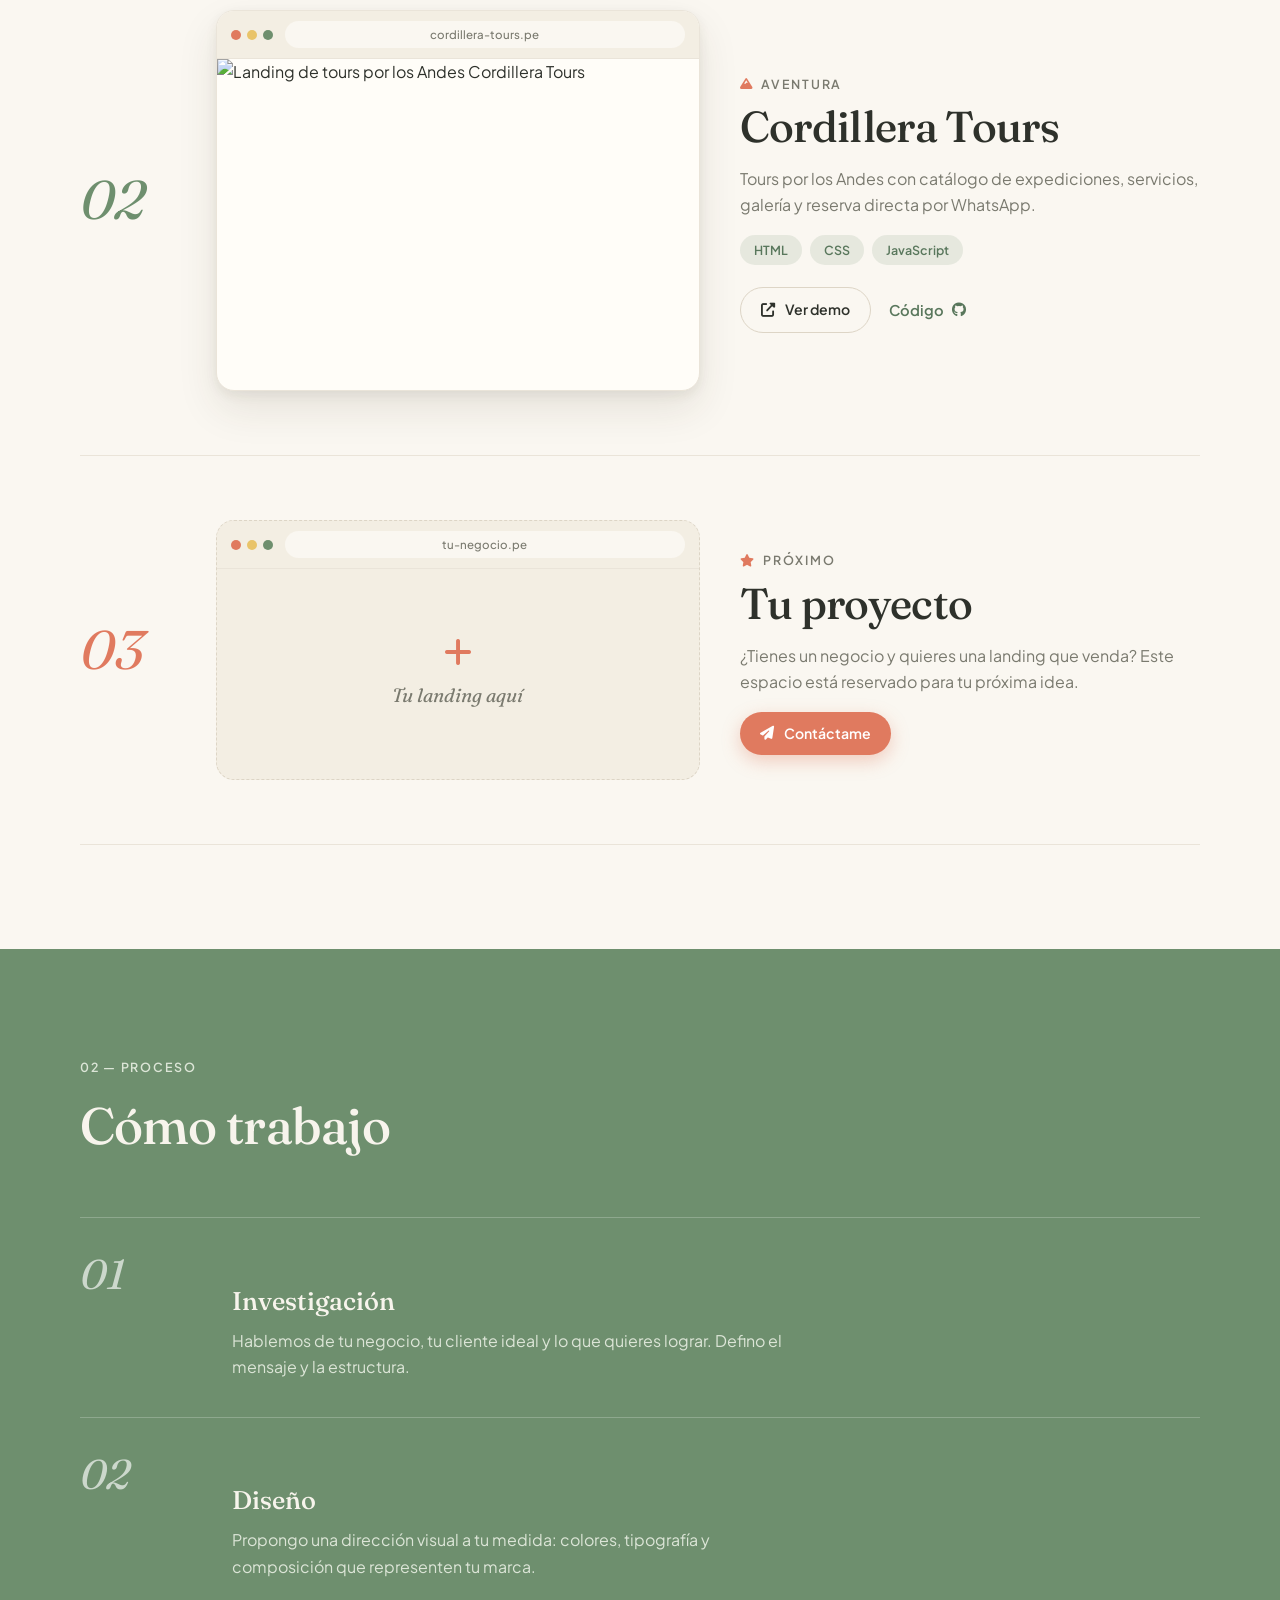
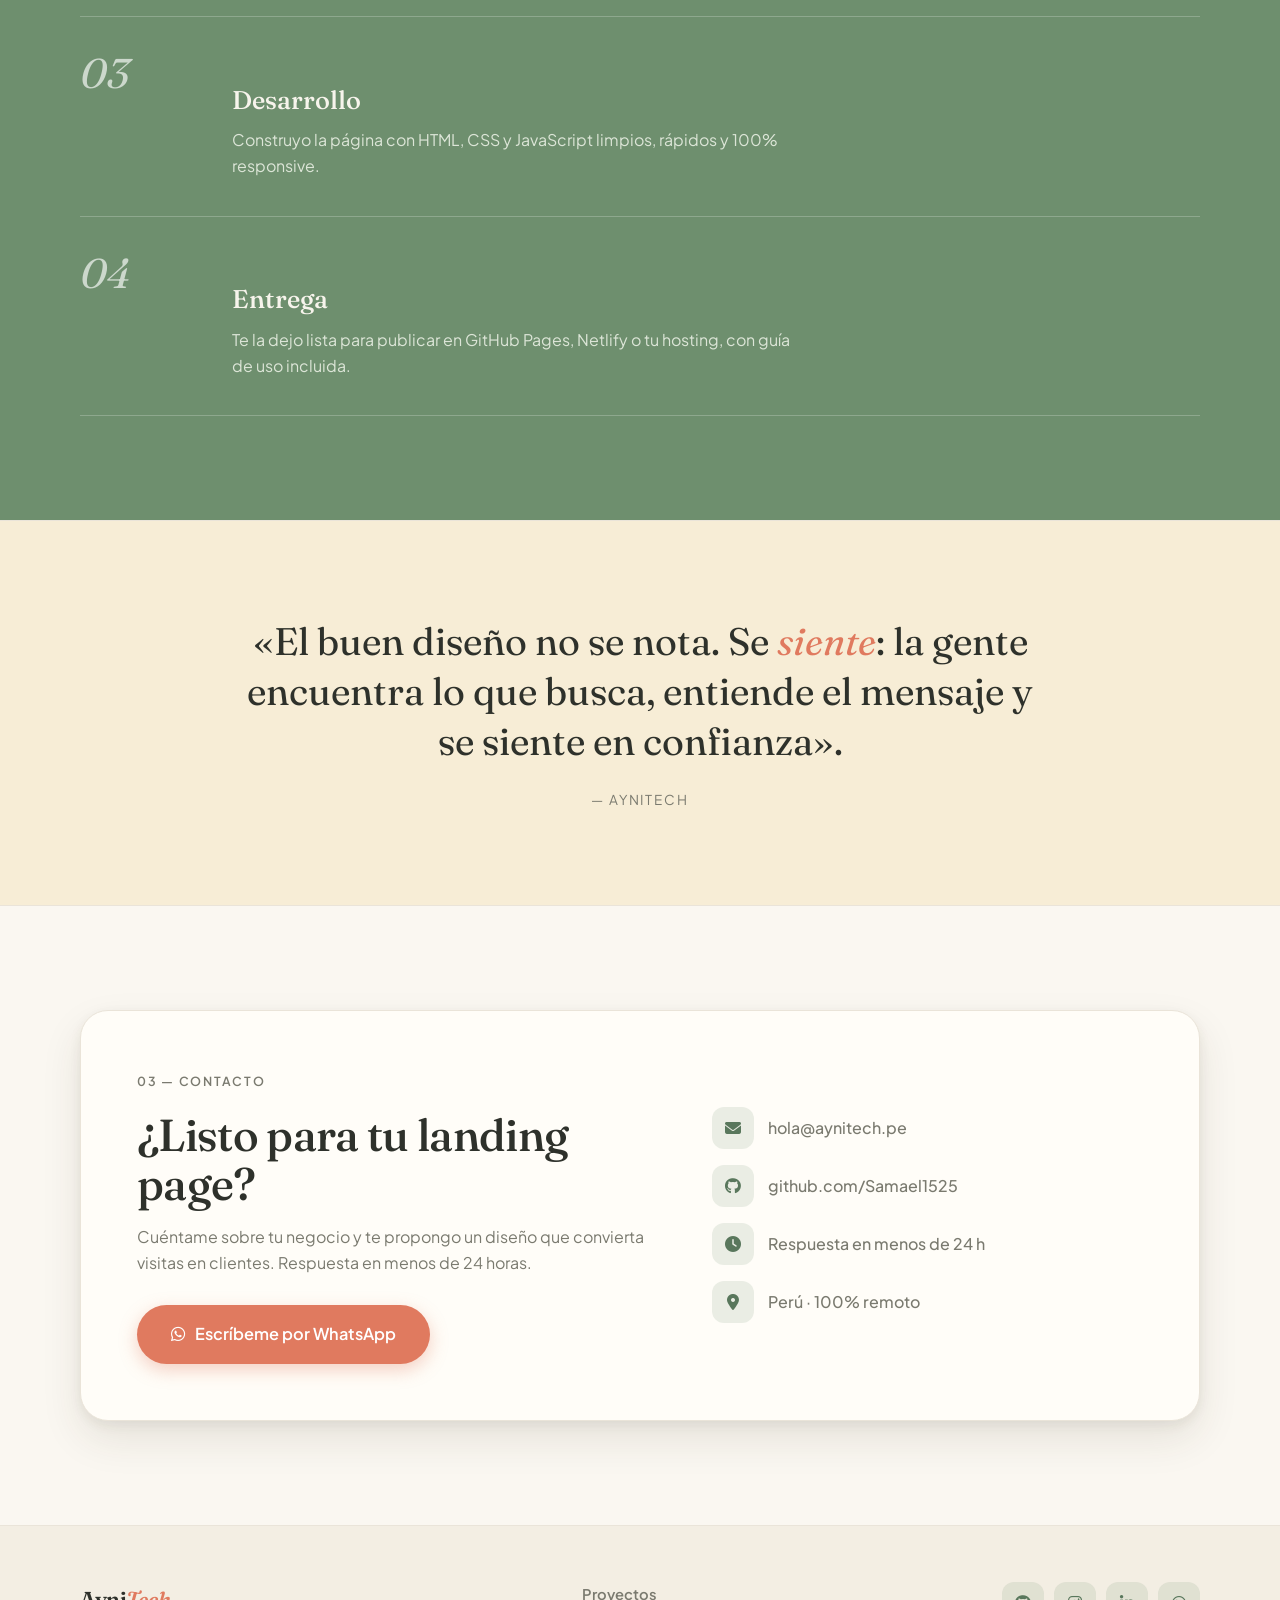
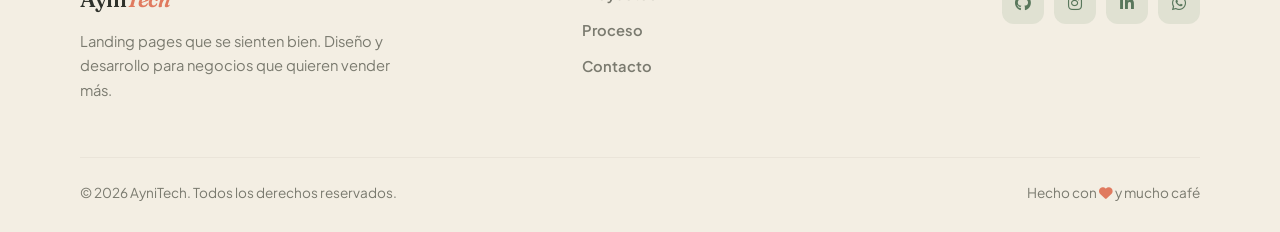
==== commit b8e63823: "Rediseño vitrina AyniTech: identidad editorial salvia + terracota (Fraunces, lista numerada de proye" ====
--- a/index.html
+++ b/index.html
@@ -9,7 +9,7 @@
 
     <link rel="preconnect" href="https://fonts.googleapis.com">
     <link rel="preconnect" href="https://fonts.gstatic.com" crossorigin>
-    <link href="https://fonts.googleapis.com/css2?family=Plus+Jakarta+Sans:wght@400;500;600;700;800&display=swap" rel="stylesheet">
+    <link href="https://fonts.googleapis.com/css2?family=Fraunces:ital,opsz,wght@0,9..144,300..700;1,9..144,300..700&family=Plus+Jakarta+Sans:wght@400;500;600;700&display=swap" rel="stylesheet">
     <link rel="stylesheet" href="https://cdnjs.cloudflare.com/ajax/libs/font-awesome/6.5.2/css/all.min.css">
     <link rel="stylesheet" href="css/portfolio.css">
 
@@ -30,27 +30,25 @@
 
 <body>
 
-    <!-- ======================= HEADER ======================= -->
-    <header id="header" class="site-header">
-        <div class="container nav-inner">
-            <a href="#inicio" class="logo" aria-label="AyniTech — Inicio">
-                <span class="logo-mark"><i class="fa-solid fa-laptop-code"></i></span>
-                Ayni<span>Tech</span>
+    <!-- ======================= TOP BAR ======================= -->
+    <header id="header" class="topbar">
+        <div class="container topbar-inner">
+            <a href="#inicio" class="wordmark" aria-label="AyniTech — Inicio">
+                Ayni<span class="wm-dot">Tech</span>
             </a>
 
-            <nav id="nav" class="nav" aria-label="Navegación principal">
+            <nav class="topnav" aria-label="Navegación principal">
                 <a href="#proyectos">Proyectos</a>
-                <a href="#sobre">Sobre mí</a>
+                <a href="#proceso">Proceso</a>
                 <a href="#contacto">Contacto</a>
             </nav>
 
-            <div class="nav-actions">
-                <button id="theme-toggle" class="icon-btn theme-toggle" aria-label="Cambiar tema" title="Cambiar tema">
+            <div class="topbar-actions">
+                <button id="theme-toggle" class="tbtn theme-toggle" aria-label="Cambiar tema" title="Cambiar tema">
                     <i class="fa-solid fa-moon"></i>
                     <i class="fa-solid fa-sun"></i>
                 </button>
-                <a href="#contacto" class="btn btn-primary"><i class="fa-solid fa-paper-plane"></i> Cotiza tu landing</a>
-                <button id="nav-toggle" class="icon-btn nav-toggle" aria-label="Abrir menú" aria-expanded="false">
+                <button id="nav-toggle" class="tbtn nav-toggle" aria-label="Abrir menú" aria-expanded="false">
                     <i class="fa-solid fa-bars"></i>
                     <i class="fa-solid fa-xmark"></i>
                 </button>
@@ -59,23 +57,20 @@
     </header>
 
     <!-- Menú móvil -->
-    <nav id="nav-mobile" class="nav-mobile" aria-label="Navegación móvil">
-        <div class="nav-mobile-head">
-            <a href="#inicio" class="logo">
-                <span class="logo-mark"><i class="fa-solid fa-laptop-code"></i></span>
-                Ayni<span>Tech</span>
-            </a>
-            <button id="nav-close" class="icon-btn nav-close" aria-label="Cerrar menú">
+    <nav id="nav-mobile" class="drawer" aria-label="Navegación móvil">
+        <div class="drawer-head">
+            <span class="wordmark">Ayni<span class="wm-dot">Tech</span></span>
+            <button id="nav-close" class="tbtn nav-close" aria-label="Cerrar menú">
                 <i class="fa-solid fa-xmark"></i>
             </button>
         </div>
-        <div class="nav-mobile-links">
+        <div class="drawer-links">
             <a href="#proyectos">Proyectos</a>
-            <a href="#sobre">Sobre mí</a>
+            <a href="#proceso">Proceso</a>
             <a href="#contacto">Contacto</a>
         </div>
-        <div class="nav-mobile-foot">
-            <a href="#contacto" class="btn btn-primary"><i class="fa-solid fa-paper-plane"></i> Cotiza tu landing</a>
+        <div class="drawer-foot">
+            <a href="#contacto" class="btn btn-terra">Escríbeme</a>
             <small>© AyniTech · Portafolio</small>
         </div>
     </nav>
@@ -85,243 +80,281 @@
         <!-- ======================= HERO ======================= -->
         <section id="inicio" class="hero">
             <div class="container hero-inner">
-                <div class="hero-content">
-                    <span class="hero-badge"><i class="fa-solid fa-rocket"></i> Landing pages que convierten</span>
-                    <h1>Diseño y desarrollo de <span class="grad">landing pages</span> para tu negocio</h1>
+
+                <div class="hero-text">
+                    <p class="mono-label"><span class="dot"></span> Portafolio de landing pages — 2026</p>
+
+                    <h1 class="display">Landing pages que se <em>sienten</em> bien.</h1>
+
                     <p class="hero-sub">
-                        Cada proyecto de este portafolio es un ejemplo real de lo que puedo crear:
-                        páginas rápidas, modernas y pensadas para convertir visitas en clientes.
+                        Diseño y desarrollo de páginas claras, cálidas y rápidas, pensadas para
+                        convertir visitas en clientes. Sin plantillas genéricas: cada proyecto
+                        tiene la identidad de tu negocio.
                     </p>
+
                     <div class="hero-actions">
-                        <a href="#proyectos" class="btn btn-primary"><i class="fa-solid fa-eye"></i> Ver proyectos</a>
-                        <a href="#contacto" class="btn btn-ghost"><i class="fa-solid fa-comments"></i> Hablemos</a>
-                    </div>
-                    <div class="hero-trust">
-                        <span class="stars"><i class="fa-solid fa-star"></i><i class="fa-solid fa-star"></i><i class="fa-solid fa-star"></i><i class="fa-solid fa-star"></i><i class="fa-solid fa-star"></i></span>
-                        <small>Diseño 100% responsive · Carga rápida · SEO básico incluido</small>
-                    </div>
+                        <a href="#proyectos" class="btn btn-terra"><i class="fa-solid fa-arrow-down-long"></i> Ver proyectos</a>
+                        <a href="#contacto" class="btn btn-line">Hablemos</a>
+                    </div>
+
+                    <p class="hero-note"><i class="fa-solid fa-circle-check"></i> HTML · CSS · JavaScript · 100% responsive</p>
                 </div>
 
-                <div class="hero-visual">
-                    <img class="main-img" src="https://images.unsplash.com/photo-1547658719-da2b51169166?auto=format&fit=crop&w=900&q=80" alt="Landing pages en dispositivos">
-
-                    <div class="float-card fc-1">
-                        <span class="fc-icon violet"><i class="fa-solid fa-code"></i></span>
-                        <div>
-                            <strong>HTML + CSS + JS</strong>
-                            <small>100% personalizado</small>
-                        </div>
-                    </div>
-
-                    <div class="float-card fc-2">
-                        <span class="fc-icon amber"><i class="fa-solid fa-mobile-screen-button"></i></span>
-                        <div>
-                            <strong>Responsive</strong>
-                            <small>se ve bien en todo</small>
-                        </div>
-                    </div>
-
-                    <div class="float-card fc-3">
-                        <span class="fc-icon amber"><i class="fa-solid fa-gauge-high"></i></span>
-                        <div>
-                            <strong>Carga rápida</strong>
-                            <small>optimizada para Google</small>
-                        </div>
+                <div class="hero-showcase">
+                    <div class="blob blob-1"></div>
+                    <div class="blob blob-2"></div>
+
+                    <div class="browser browser-back">
+                        <div class="browser-bar">
+                            <span class="dots"><i></i><i></i><i></i></span>
+                            <span class="url">cordillera-tours.pe</span>
+                        </div>
+                        <img src="https://images.unsplash.com/photo-1464822759023-fed622ff2c3b?auto=format&fit=crop&w=900&q=80" alt="Demo de Cordillera Tours">
+                    </div>
+
+                    <div class="browser browser-front">
+                        <div class="browser-bar">
+                            <span class="dots"><i></i><i></i><i></i></span>
+                            <span class="url">turismoxyz.com</span>
+                        </div>
+                        <img src="https://images.unsplash.com/photo-1507525428034-b723cf961d3e?auto=format&fit=crop&w=900&q=80" alt="Demo de TurismoXYZ">
                     </div>
                 </div>
+
             </div>
         </section>
+
+        <!-- ======================= MARQUEE ======================= -->
+        <div class="marquee" aria-hidden="true">
+            <div class="marquee-track">
+                <span>✳ Diseño a medida</span>
+                <span>✳ Desarrollo limpio</span>
+                <span>✳ 100% responsive</span>
+                <span>✳ Carga rápida</span>
+                <span>✳ SEO básico</span>
+                <span>✳ Entrega rápida</span>
+                <span>✳ Diseño a medida</span>
+                <span>✳ Desarrollo limpio</span>
+                <span>✳ 100% responsive</span>
+                <span>✳ Carga rápida</span>
+                <span>✳ SEO básico</span>
+                <span>✳ Entrega rápida</span>
+            </div>
+        </div>
 
         <!-- ======================= PROYECTOS ======================= -->
         <section id="proyectos" class="section">
             <div class="container">
-                <div class="section-head reveal">
-                    <span class="eyebrow"><i class="fa-solid fa-folder-open"></i> Proyectos</span>
-                    <h2>Mi portafolio</h2>
-                    <p>Haz clic en "Ver demo" para explorar cada landing page como si estuviera en línea.</p>
+
+                <div class="sec-head reveal">
+                    <p class="mono-label">01 — Proyectos</p>
+                    <h2 class="display">Trabajos recientes</h2>
                 </div>
 
-                <div class="proyectos-grid">
-
-                    <!-- TurismoXYZ -->
-                    <article class="proyecto reveal">
-                        <div class="proy-media">
-                            <img src="https://images.unsplash.com/photo-1507525428034-b723cf961d3e?auto=format&fit=crop&w=900&q=80" alt="Landing de agencia de viajes">
-                            <span class="proy-badge"><i class="fa-solid fa-plane"></i> Turismo</span>
-                        </div>
-                        <div class="proy-body">
-                            <h3>TurismoXYZ</h3>
-                            <p>Agencia de viajes con destinos, paquetes, galería, testimonios y formulario de contacto en un solo lugar.</p>
-                            <div class="tags">
-                                <span>HTML</span>
-                                <span>CSS</span>
-                                <span>JavaScript</span>
+                <!-- TurismoXYZ -->
+                <article class="work-row reveal">
+                    <div class="work-num" aria-hidden="true">01</div>
+
+                    <div class="work-media">
+                        <div class="browser">
+                            <div class="browser-bar">
+                                <span class="dots"><i></i><i></i><i></i></span>
+                                <span class="url">turismoxyz.com</span>
                             </div>
-                            <div class="proy-actions">
-                                <a href="landing/turismoxyz/" class="btn btn-primary"><i class="fa-solid fa-up-right-from-square"></i> Ver demo</a>
-                                <a href="https://github.com/Samael1525/Portafolio" class="btn btn-ghost" target="_blank" rel="noopener"><i class="fa-brands fa-github"></i> Código</a>
+                            <img src="https://images.unsplash.com/photo-1507525428034-b723cf961d3e?auto=format&fit=crop&w=900&q=80" alt="Landing de agencia de viajes TurismoXYZ">
+                        </div>
+                    </div>
+
+                    <div class="work-body">
+                        <p class="mono-label cat"><i class="fa-solid fa-plane"></i> Turismo</p>
+                        <h3 class="display work-title">TurismoXYZ</h3>
+                        <p>
+                            Agencia de viajes con destinos, paquetes, galería, testimonios y
+                            formulario de contacto en una sola página.
+                        </p>
+                        <div class="chips">
+                            <span>HTML</span>
+                            <span>CSS</span>
+                            <span>JavaScript</span>
+                        </div>
+                        <div class="work-links">
+                            <a href="landing/turismoxyz/" class="btn btn-line btn-sm"><i class="fa-solid fa-up-right-from-square"></i> Ver demo</a>
+                            <a href="https://github.com/Samael1525/Portafolio" class="link-arrow" target="_blank" rel="noopener">Código <i class="fa-brands fa-github"></i></a>
+                        </div>
+                    </div>
+                </article>
+
+                <!-- Cordillera Tours -->
+                <article class="work-row reveal">
+                    <div class="work-num" aria-hidden="true">02</div>
+
+                    <div class="work-media">
+                        <div class="browser">
+                            <div class="browser-bar">
+                                <span class="dots"><i></i><i></i><i></i></span>
+                                <span class="url">cordillera-tours.pe</span>
                             </div>
-                        </div>
-                    </article>
-
-                    <!-- Cordillera Tours -->
-                    <article class="proyecto reveal reveal-delay-1">
-                        <div class="proy-media">
-                            <img src="https://images.unsplash.com/photo-1464822759023-fed622ff2c3b?auto=format&fit=crop&w=900&q=80" alt="Landing de tours de montaña">
-                            <span class="proy-badge"><i class="fa-solid fa-mountain"></i> Aventura</span>
-                        </div>
-                        <div class="proy-body">
-                            <h3>Cordillera Tours Huaraz</h3>
-                            <p>Tours por los Andes con catálogo de expediciones, servicios, galería y reserva directa por WhatsApp.</p>
-                            <div class="tags">
-                                <span>HTML</span>
-                                <span>CSS</span>
-                                <span>JavaScript</span>
+                            <img src="https://images.unsplash.com/photo-1464822759023-fed622ff2c3b?auto=format&fit=crop&w=900&q=80" alt="Landing de tours por los Andes Cordillera Tours">
+                        </div>
+                    </div>
+
+                    <div class="work-body">
+                        <p class="mono-label cat"><i class="fa-solid fa-mountain"></i> Aventura</p>
+                        <h3 class="display work-title">Cordillera Tours</h3>
+                        <p>
+                            Tours por los Andes con catálogo de expediciones, servicios, galería
+                            y reserva directa por WhatsApp.
+                        </p>
+                        <div class="chips">
+                            <span>HTML</span>
+                            <span>CSS</span>
+                            <span>JavaScript</span>
+                        </div>
+                        <div class="work-links">
+                            <a href="landing/cordillera/" class="btn btn-line btn-sm"><i class="fa-solid fa-up-right-from-square"></i> Ver demo</a>
+                            <a href="https://github.com/Samael1525/Portafolio" class="link-arrow" target="_blank" rel="noopener">Código <i class="fa-brands fa-github"></i></a>
+                        </div>
+                    </div>
+                </article>
+
+                <!-- Tu proyecto aquí -->
+                <article class="work-row work-next reveal">
+                    <div class="work-num" aria-hidden="true">03</div>
+
+                    <div class="work-media">
+                        <div class="browser browser-empty">
+                            <div class="browser-bar">
+                                <span class="dots"><i></i><i></i><i></i></span>
+                                <span class="url">tu-negocio.pe</span>
                             </div>
-                            <div class="proy-actions">
-                                <a href="landing/cordillera/" class="btn btn-primary"><i class="fa-solid fa-up-right-from-square"></i> Ver demo</a>
-                                <a href="https://github.com/Samael1525/Portafolio" class="btn btn-ghost" target="_blank" rel="noopener"><i class="fa-brands fa-github"></i> Código</a>
+                            <div class="empty-state">
+                                <i class="fa-solid fa-plus"></i>
+                                <span>Tu landing aquí</span>
                             </div>
                         </div>
-                    </article>
-
-                    <!-- Próximo proyecto -->
-                    <article class="proyecto proyecto-next reveal reveal-delay-2">
-                        <div class="proy-media next-media">
-                            <i class="fa-solid fa-plus"></i>
-                        </div>
-                        <div class="proy-body">
-                            <h3>Tu proyecto aquí</h3>
-                            <p>¿Tienes un negocio y quieres una landing que venda? Este espacio está reservado para tu próxima idea.</p>
-                            <div class="proy-actions">
-                                <a href="#contacto" class="btn btn-primary"><i class="fa-solid fa-paper-plane"></i> Contáctame</a>
-                            </div>
-                        </div>
-                    </article>
-
+                    </div>
+
+                    <div class="work-body">
+                        <p class="mono-label cat"><i class="fa-solid fa-star"></i> Próximo</p>
+                        <h3 class="display work-title">Tu proyecto</h3>
+                        <p>
+                            ¿Tienes un negocio y quieres una landing que venda? Este espacio
+                            está reservado para tu próxima idea.
+                        </p>
+                        <div class="work-links">
+                            <a href="#contacto" class="btn btn-terra btn-sm"><i class="fa-solid fa-paper-plane"></i> Contáctame</a>
+                        </div>
+                    </div>
+                </article>
+
+            </div>
+        </section>
+
+        <!-- ======================= PROCESO ======================= -->
+        <section id="proceso" class="section section-sage">
+            <div class="container">
+
+                <div class="sec-head reveal">
+                    <p class="mono-label mono-on">02 — Proceso</p>
+                    <h2 class="display display-on">Cómo trabajo</h2>
                 </div>
+
+                <ol class="steps">
+                    <li class="step reveal">
+                        <span class="step-num">01</span>
+                        <div>
+                            <h3 class="step-title">Investigación</h3>
+                            <p>Hablemos de tu negocio, tu cliente ideal y lo que quieres lograr. Defino el mensaje y la estructura.</p>
+                        </div>
+                    </li>
+                    <li class="step reveal">
+                        <span class="step-num">02</span>
+                        <div>
+                            <h3 class="step-title">Diseño</h3>
+                            <p>Propongo una dirección visual a tu medida: colores, tipografía y composición que representen tu marca.</p>
+                        </div>
+                    </li>
+                    <li class="step reveal">
+                        <span class="step-num">03</span>
+                        <div>
+                            <h3 class="step-title">Desarrollo</h3>
+                            <p>Construyo la página con HTML, CSS y JavaScript limpios, rápidos y 100% responsive.</p>
+                        </div>
+                    </li>
+                    <li class="step reveal">
+                        <span class="step-num">04</span>
+                        <div>
+                            <h3 class="step-title">Entrega</h3>
+                            <p>Te la dejo lista para publicar en GitHub Pages, Netlify o tu hosting, con guía de uso incluida.</p>
+                        </div>
+                    </li>
+                </ol>
+
             </div>
         </section>
 
-        <!-- ======================= SOBRE MÍ ======================= -->
-        <section id="sobre" class="section section-tinted">
+        <!-- ======================= CITA ======================= -->
+        <section class="quote-band">
             <div class="container">
-                <div class="section-head reveal">
-                    <span class="eyebrow"><i class="fa-solid fa-user"></i> Sobre mí</span>
-                    <h2>¿Qué puedo hacer por ti?</h2>
-                    <p>Creo páginas web a medida, sin plantillas genéricas, para que tu negocio destaque.</p>
-                </div>
-
-                <div class="serv-grid">
-                    <article class="serv-card reveal">
-                        <span class="serv-icon violet"><i class="fa-solid fa-wand-magic-sparkles"></i></span>
-                        <h3>Diseño a medida</h3>
-                        <p>Cada landing se diseña según tu marca, tus colores y tu tipo de cliente. Nada genérico.</p>
-                    </article>
-                    <article class="serv-card reveal reveal-delay-1">
-                        <span class="serv-icon amber"><i class="fa-solid fa-code"></i></span>
-                        <h3>Desarrollo limpio</h3>
-                        <p>Código HTML, CSS y JavaScript claro y ordenado. Fácil de actualizar y de mantener.</p>
-                    </article>
-                    <article class="serv-card reveal reveal-delay-2">
-                        <span class="serv-icon violet"><i class="fa-solid fa-mobile-screen-button"></i></span>
-                        <h3>100% responsive</h3>
-                        <p>Tu landing se verá perfecta en celular, tablet y computadora. Prueba cada demo.</p>
-                    </article>
-                    <article class="serv-card reveal reveal-delay-1">
-                        <span class="serv-icon amber"><i class="fa-solid fa-rocket"></i></span>
-                        <h3>Lista para publicar</h3>
-                        <p>Te entrego el proyecto listo para subir a GitHub Pages, Netlify o donde prefieras.</p>
-                    </article>
-                </div>
+                <blockquote class="reveal">
+                    «El buen diseño no se nota. Se <em>siente</em>: la gente encuentra lo que busca,
+                    entiende el mensaje y se siente en confianza».
+                    <cite>— AyniTech</cite>
+                </blockquote>
             </div>
         </section>
 
         <!-- ======================= CONTACTO ======================= -->
         <section id="contacto" class="section">
             <div class="container">
-                <div class="cta-card reveal">
-                    <div class="cta-content">
-                        <span class="eyebrow"><i class="fa-solid fa-envelope"></i> Contacto</span>
-                        <h2>¿Listo para tener tu landing page?</h2>
-                        <p>Cuéntame sobre tu negocio y te propongo un diseño que convierta visitas en clientes.</p>
-                        <a href="https://wa.me/51999999999" class="btn btn-wa btn-lg" target="_blank" rel="noopener">
+                <div class="contact-card reveal">
+                    <div class="contact-text">
+                        <p class="mono-label">03 — Contacto</p>
+                        <h2 class="display">¿Listo para tu landing page?</h2>
+                        <p>
+                            Cuéntame sobre tu negocio y te propongo un diseño que convierta
+                            visitas en clientes. Respuesta en menos de 24 horas.
+                        </p>
+                        <a href="https://wa.me/51999999999" class="btn btn-terra btn-lg" target="_blank" rel="noopener">
                             <i class="fa-brands fa-whatsapp"></i> Escríbeme por WhatsApp
                         </a>
-                        <ul class="c-list">
-                            <li><i class="fa-solid fa-envelope"></i> hola@aynitech.pe</li>
-                            <li><i class="fa-brands fa-github"></i> github.com/Samael1525</li>
-                            <li><i class="fa-solid fa-clock"></i> Respuesta en menos de 24 h</li>
-                        </ul>
-                    </div>
-                    <div class="cta-visual">
-                        <img src="https://images.unsplash.com/photo-1531482615713-2afd69097998?auto=format&fit=crop&w=900&q=80" alt="Trabajo de desarrollo web">
-                        <div class="cta-float">
-                            <span class="fc-icon violet"><i class="fa-solid fa-check"></i></span>
-                            <div>
-                                <strong>Proyectos 2 a 5 días</strong>
-                                <small>plazos claros y cumplidos</small>
-                            </div>
-                        </div>
-                    </div>
-                </div>
-            </div>
-        </section>
-
-    </main>
-
-    <!-- ======================= FOOTER ======================= -->
-    <footer class="site-footer">
-        <div class="container">
-            <div class="footer-grid">
-                <div class="footer-col">
-                    <a href="#inicio" class="logo">
-                        <span class="logo-mark"><i class="fa-solid fa-laptop-code"></i></span>
-                        Ayni<span>Tech</span>
-                    </a>
-                    <p class="footer-about">
-                        Portafolio de landing pages. Diseño y desarrollo web para negocios
-                        que quieren vender más en internet.
-                    </p>
-                    <div class="social">
-                        <a href="#" aria-label="GitHub"><i class="fa-brands fa-github"></i></a>
-                        <a href="#" aria-label="Instagram"><i class="fa-brands fa-instagram"></i></a>
-                        <a href="#" aria-label="LinkedIn"><i class="fa-brands fa-linkedin-in"></i></a>
-                        <a href="#" aria-label="WhatsApp"><i class="fa-brands fa-whatsapp"></i></a>
-                    </div>
-                </div>
-
-                <div class="footer-col">
-                    <h4>Portafolio</h4>
-                    <ul>
-                        <li><a href="#proyectos">Proyectos</a></li>
-                        <li><a href="#sobre">Sobre mí</a></li>
-                        <li><a href="#contacto">Contacto</a></li>
+                    </div>
+                    <ul class="contact-list">
+                        <li><span><i class="fa-solid fa-envelope"></i></span> hola@aynitech.pe</li>
+                        <li><span><i class="fa-brands fa-github"></i></span> github.com/Samael1525</li>
+                        <li><span><i class="fa-solid fa-clock"></i></span> Respuesta en menos de 24 h</li>
+                        <li><span><i class="fa-solid fa-location-dot"></i></span> Perú · 100% remoto</li>
                     </ul>
                 </div>
-
-                <div class="footer-col">
-                    <h4>Demos</h4>
-                    <ul>
-                        <li><a href="landing/turismoxyz/">TurismoXYZ</a></li>
-                        <li><a href="landing/cordillera/">Cordillera Tours</a></li>
-                    </ul>
-                </div>
-
-                <div class="footer-col">
-                    <h4>Contacto</h4>
-                    <ul>
-                        <li><a href="https://wa.me/51999999999" target="_blank" rel="noopener"><i class="fa-brands fa-whatsapp"></i> WhatsApp</a></li>
-                        <li><a href="#"><i class="fa-solid fa-envelope"></i> hola@aynitech.pe</a></li>
-                        <li><a href="https://github.com/Samael1525" target="_blank" rel="noopener"><i class="fa-brands fa-github"></i> GitHub</a></li>
-                    </ul>
-                </div>
-            </div>
-
-            <div class="footer-bottom">
-                <span>© <span id="year">2026</span> AyniTech. Todos los derechos reservados.</span>
-                <span class="made">Hecho con <i class="fa-solid fa-heart"></i> y mucho café</span>
-            </div>
+            </div>
+        </section>
+
+    </main>
+
+    <!-- ======================= FOOTER ======================= -->
+    <footer class="footer">
+        <div class="container footer-inner">
+            <div class="footer-brand">
+                <a href="#inicio" class="wordmark">Ayni<span class="wm-dot">Tech</span></a>
+                <p>Landing pages que se sienten bien. Diseño y desarrollo para negocios que quieren vender más.</p>
+            </div>
+
+            <nav class="footer-nav" aria-label="Navegación del pie">
+                <a href="#proyectos">Proyectos</a>
+                <a href="#proceso">Proceso</a>
+                <a href="#contacto">Contacto</a>
+            </nav>
+
+            <div class="footer-social">
+                <a href="#" aria-label="GitHub"><i class="fa-brands fa-github"></i></a>
+                <a href="#" aria-label="Instagram"><i class="fa-brands fa-instagram"></i></a>
+                <a href="#" aria-label="LinkedIn"><i class="fa-brands fa-linkedin-in"></i></a>
+                <a href="#" aria-label="WhatsApp"><i class="fa-brands fa-whatsapp"></i></a>
+            </div>
+        </div>
+        <div class="container footer-bottom">
+            <span>© <span id="year">2026</span> AyniTech. Todos los derechos reservados.</span>
+            <span class="made">Hecho con <i class="fa-solid fa-heart"></i> y mucho café</span>
         </div>
     </footer>
 
@@ -361,7 +394,7 @@
                 });
             }
 
-            /* ---------- Header al hacer scroll ---------- */
+            /* ---------- Top bar al hacer scroll ---------- */
             var header = document.getElementById("header");
             var backToTop = document.getElementById("back-to-top");
 
@@ -380,16 +413,16 @@
             }
 
             /* ---------- Menú móvil ---------- */
-            var nav = document.getElementById("nav-mobile");
+            var drawer = document.getElementById("nav-mobile");
             var navToggle = document.getElementById("nav-toggle");
             var navClose = document.getElementById("nav-close");
             var overlay = document.createElement("div");
-            overlay.className = "nav-overlay";
+            overlay.className = "drawer-overlay";
             document.body.appendChild(overlay);
 
             function closeNav() {
-                if (!nav) return;
-                nav.classList.remove("open");
+                if (!drawer) return;
+                drawer.classList.remove("open");
                 if (navToggle) navToggle.classList.remove("active");
                 overlay.classList.remove("show");
                 if (navToggle) navToggle.setAttribute("aria-expanded", "false");
@@ -397,18 +430,18 @@
             }
 
             function toggleNav() {
-                var open = nav.classList.toggle("open");
+                var open = drawer.classList.toggle("open");
                 if (navToggle) navToggle.classList.toggle("active", open);
                 overlay.classList.toggle("show", open);
                 if (navToggle) navToggle.setAttribute("aria-expanded", open ? "true" : "false");
                 document.body.style.overflow = open ? "hidden" : "";
             }
 
-            if (nav && navToggle) {
+            if (drawer && navToggle) {
                 navToggle.addEventListener("click", toggleNav);
                 overlay.addEventListener("click", closeNav);
                 if (navClose) navClose.addEventListener("click", closeNav);
-                nav.querySelectorAll("a").forEach(function (link) {
+                drawer.querySelectorAll("a").forEach(function (link) {
                     link.addEventListener("click", closeNav);
                 });
             }
--- a/css/portfolio.css
+++ b/css/portfolio.css
@@ -1,80 +1,71 @@
 /* ==========================================================================
-   AyniTech — Portafolio
-   Sistema de diseño · tema claro/oscuro · responsive
+   AyniTech — Portafolio (rediseño)
+   Sistema de diseño editorial · paleta cálida (salvia + terracota)
+   Fuentes: Fraunces (display) + Plus Jakarta Sans (cuerpo)
    ========================================================================== */
 
 /* ---------- Variables de tema ---------- */
 :root {
+  --font-display: "Fraunces", Georgia, "Times New Roman", serif;
   --font-sans: "Plus Jakarta Sans", system-ui, -apple-system, "Segoe UI", Roboto, sans-serif;
 
-  --radius-sm: 10px;
-  --radius-md: 16px;
-  --radius-lg: 24px;
+  --radius-md: 18px;
+  --radius-lg: 28px;
   --radius-full: 999px;
 
   --ease-out: cubic-bezier(0.22, 1, 0.36, 1);
   --ease-soft: cubic-bezier(0.4, 0, 0.2, 1);
 
-  --header-h: 76px;
-
-  /* Tema claro (predeterminado) */
-  --bg: #f4f6fb;
-  --surface: #ffffff;
-  --surface-2: #f0f2fb;
-  --surface-3: #e8eaf7;
-  --text: #16233b;
-  --text-muted: #5b6b85;
-  --primary: #5b3df5;
-  --primary-strong: #4630c9;
-  --primary-soft: rgba(91, 61, 245, 0.12);
-  --accent: #f59e0b;
-  --accent-strong: #d97706;
-  --accent-soft: rgba(245, 158, 11, 0.12);
-  --whatsapp: #25d366;
-  --whatsapp-strong: #1da851;
-  --border: #e3e9f1;
-  --shadow-sm: 0 1px 2px rgba(15, 34, 60, 0.05), 0 4px 12px rgba(15, 34, 60, 0.05);
-  --shadow-md: 0 2px 6px rgba(15, 34, 60, 0.06), 0 12px 32px rgba(15, 34, 60, 0.09);
-  --shadow-lg: 0 4px 12px rgba(15, 34, 60, 0.08), 0 24px 56px rgba(15, 34, 60, 0.12);
-  --shadow-primary: 0 10px 28px rgba(91, 61, 245, 0.32);
-  --shadow-wa: 0 10px 28px rgba(37, 211, 102, 0.35);
-  --glass: rgba(255, 255, 255, 0.72);
-  --header-blur: saturate(180%) blur(14px);
-  --grad-hero: radial-gradient(1100px 560px at 85% -10%, rgba(245, 158, 11, 0.16), transparent 60%),
-    radial-gradient(900px 520px at -10% 20%, rgba(91, 61, 245, 0.16), transparent 55%),
-    var(--bg);
-  --grid-line: rgba(22, 51, 84, 0.05);
-  --scroll-track: #e6ecf4;
-  --logo-grad: linear-gradient(135deg, #5b3df5 0%, #7c5cff 55%, #f59e0b 130%);
+  --header-h: 72px;
+
+  /* Tema claro: cálido, terroso y suave */
+  --bg: #faf7f1;
+  --surface: #fffdf8;
+  --surface-2: #f3eee3;
+  --ink: #2e312b;
+  --muted: #7a7a6f;
+  --sage: #6e8f6e;
+  --sage-strong: #59775c;
+  --sage-soft: rgba(110, 143, 110, 0.14);
+  --terracotta: #e07a5f;
+  --terracotta-strong: #c9623f;
+  --terracotta-soft: rgba(224, 122, 95, 0.14);
+  --gold: #e9c46a;
+  --gold-soft: rgba(233, 196, 106, 0.2);
+  --border: #eae4d9;
+  --border-strong: #ddd5c6;
+  --shadow-sm: 0 1px 2px rgba(60, 50, 30, 0.05), 0 6px 16px rgba(60, 50, 30, 0.06);
+  --shadow-md: 0 4px 12px rgba(60, 50, 30, 0.07), 0 18px 40px rgba(60, 50, 30, 0.1);
+  --shadow-lg: 0 8px 24px rgba(60, 50, 30, 0.1), 0 32px 72px rgba(60, 50, 30, 0.14);
+  --scroll-track: #efe9dd;
+  --on-sage: #f7f4ec;
+  --on-sage-muted: #dce5d7;
+  --glass: rgba(250, 247, 241, 0.82);
 }
 
 [data-theme="dark"] {
-  --bg: #0a0f1e;
-  --surface: #111a2e;
-  --surface-2: #161f38;
-  --surface-3: #1d2745;
-  --text: #e8eef8;
-  --text-muted: #93a3ba;
-  --primary: #9f8bff;
-  --primary-strong: #b4a4ff;
-  --primary-soft: rgba(159, 139, 255, 0.16);
-  --accent: #fbbf24;
-  --accent-strong: #f59e0b;
-  --accent-soft: rgba(251, 191, 36, 0.14);
-  --whatsapp: #2fd974;
-  --whatsapp-strong: #25d366;
-  --border: #1f2c47;
-  --shadow-sm: 0 1px 2px rgba(0, 0, 0, 0.3), 0 4px 14px rgba(0, 0, 0, 0.3);
-  --shadow-md: 0 2px 8px rgba(0, 0, 0, 0.35), 0 16px 40px rgba(0, 0, 0, 0.45);
-  --shadow-lg: 0 4px 16px rgba(0, 0, 0, 0.4), 0 28px 64px rgba(0, 0, 0, 0.55);
-  --shadow-primary: 0 12px 32px rgba(159, 139, 255, 0.25);
-  --shadow-wa: 0 12px 32px rgba(47, 217, 116, 0.25);
-  --glass: rgba(14, 21, 40, 0.7);
-  --grad-hero: radial-gradient(1100px 560px at 85% -10%, rgba(251, 191, 36, 0.12), transparent 60%),
-    radial-gradient(900px 520px at -10% 20%, rgba(159, 139, 255, 0.14), transparent 55%),
-    var(--bg);
-  --grid-line: rgba(148, 180, 224, 0.05);
-  --scroll-track: #1a2540;
+  --bg: #1f231d;
+  --surface: #262b23;
+  --surface-2: #2c3229;
+  --ink: #f2efe6;
+  --muted: #a9ab9c;
+  --sage: #8fae8f;
+  --sage-strong: #a3bfa3;
+  --sage-soft: rgba(143, 174, 143, 0.16);
+  --terracotta: #e2876e;
+  --terracotta-strong: #ef9a82;
+  --terracotta-soft: rgba(226, 135, 110, 0.18);
+  --gold: #e9c46a;
+  --gold-soft: rgba(233, 196, 106, 0.16);
+  --border: #373d33;
+  --border-strong: #454c40;
+  --shadow-sm: 0 1px 2px rgba(0, 0, 0, 0.35), 0 6px 16px rgba(0, 0, 0, 0.3);
+  --shadow-md: 0 4px 12px rgba(0, 0, 0, 0.4), 0 18px 40px rgba(0, 0, 0, 0.45);
+  --shadow-lg: 0 8px 24px rgba(0, 0, 0, 0.45), 0 32px 72px rgba(0, 0, 0, 0.55);
+  --scroll-track: #2c3229;
+  --on-sage: #f2efe6;
+  --on-sage-muted: #cfdbc9;
+  --glass: rgba(31, 35, 29, 0.8);
 }
 
 /* ---------- Reset ---------- */
@@ -86,15 +77,15 @@
 
 html {
   scroll-behavior: smooth;
-  scroll-padding-top: calc(var(--header-h) + 12px);
+  scroll-padding-top: calc(var(--header-h) + 16px);
 }
 
 body {
   margin: 0;
   font-family: var(--font-sans);
   background: var(--bg);
-  color: var(--text);
-  line-height: 1.6;
+  color: var(--ink);
+  line-height: 1.65;
   -webkit-font-smoothing: antialiased;
   overflow-x: hidden;
   transition: background-color 0.5s ease, color 0.5s ease;
@@ -106,27 +97,51 @@
 }
 
 a {
-  color: var(--primary);
+  color: var(--terracotta-strong);
   text-decoration: none;
-}
-
-h1, h2, h3, h4 {
-  line-height: 1.2;
-  margin: 0 0 0.5em;
-  letter-spacing: -0.02em;
 }
 
 p {
   margin: 0 0 1em;
 }
 
-button {
-  font-family: inherit;
-}
-
 .container {
-  width: min(1160px, 92%);
+  width: min(1120px, 92%);
   margin-inline: auto;
+}
+
+.display {
+  font-family: var(--font-display);
+  font-weight: 500;
+  line-height: 1.08;
+  letter-spacing: -0.015em;
+  margin: 0 0 0.35em;
+}
+
+.display em {
+  font-style: italic;
+  color: var(--terracotta);
+}
+
+.mono-label {
+  font-family: var(--font-sans);
+  font-size: 0.78rem;
+  font-weight: 600;
+  letter-spacing: 0.14em;
+  text-transform: uppercase;
+  color: var(--muted);
+  margin: 0 0 20px;
+  display: inline-flex;
+  align-items: center;
+  gap: 8px;
+}
+
+.mono-label .dot {
+  width: 8px;
+  height: 8px;
+  border-radius: 50%;
+  background: var(--terracotta);
+  display: inline-block;
 }
 
 /* ---------- Botones ---------- */
@@ -134,176 +149,148 @@
   display: inline-flex;
   align-items: center;
   justify-content: center;
-  gap: 8px;
-  padding: 13px 26px;
+  gap: 10px;
+  padding: 14px 28px;
   border-radius: var(--radius-full);
-  font-weight: 700;
+  font-weight: 600;
   font-size: 0.95rem;
   border: none;
   cursor: pointer;
   text-decoration: none;
+  white-space: nowrap;
   transition: transform 0.25s var(--ease-out), box-shadow 0.25s var(--ease-out),
-    background-color 0.25s var(--ease-soft), color 0.25s var(--ease-soft);
-  white-space: nowrap;
-}
-
-.btn-primary {
-  background: var(--primary);
+    background-color 0.25s var(--ease-soft), color 0.25s var(--ease-soft),
+    border-color 0.25s var(--ease-soft);
+}
+
+.btn-terra {
+  background: var(--terracotta);
   color: #fff;
-  box-shadow: 0 4px 14px rgba(91, 61, 245, 0.3);
-}
-
-.btn-primary:hover {
-  background: var(--primary-strong);
+  box-shadow: 0 6px 18px rgba(224, 122, 95, 0.35);
+}
+
+.btn-terra:hover {
+  background: var(--terracotta-strong);
   transform: translateY(-2px);
-  box-shadow: var(--shadow-primary);
+  box-shadow: 0 12px 28px rgba(224, 122, 95, 0.42);
   color: #fff;
 }
 
-.btn-ghost {
+.btn-line {
   background: transparent;
-  color: var(--text);
-  border: 1.5px solid var(--border);
-}
-
-.btn-ghost:hover {
-  border-color: var(--primary);
-  color: var(--primary);
+  color: var(--ink);
+  border: 1.5px solid var(--border-strong);
+}
+
+.btn-line:hover {
+  border-color: var(--sage);
+  color: var(--sage-strong);
   transform: translateY(-2px);
 }
 
-.btn-wa {
-  background: var(--whatsapp);
-  color: #fff;
-  box-shadow: 0 4px 14px rgba(37, 211, 102, 0.3);
-}
-
-.btn-wa:hover {
-  background: var(--whatsapp-strong);
-  transform: translateY(-2px);
-  box-shadow: var(--shadow-wa);
-  color: #fff;
+.btn-sm {
+  padding: 10px 20px;
+  font-size: 0.88rem;
 }
 
 .btn-lg {
   padding: 16px 34px;
-  font-size: 1.05rem;
-}
-
-/* ---------- Cabecera ---------- */
-.site-header {
+  font-size: 1.02rem;
+}
+
+.link-arrow {
+  font-weight: 600;
+  font-size: 0.92rem;
+  color: var(--sage-strong);
+  display: inline-flex;
+  align-items: center;
+  gap: 8px;
+  transition: color 0.2s var(--ease-soft);
+}
+
+.link-arrow:hover {
+  color: var(--terracotta-strong);
+}
+
+/* ---------- Top bar ---------- */
+.topbar {
   position: fixed;
   inset: 0 0 auto 0;
   z-index: 1000;
   height: var(--header-h);
   display: flex;
   align-items: center;
-  transition: box-shadow 0.3s var(--ease-soft), background-color 0.3s var(--ease-soft);
-}
-
-.site-header.scrolled {
+  transition: background-color 0.3s var(--ease-soft), box-shadow 0.3s var(--ease-soft),
+    backdrop-filter 0.3s var(--ease-soft);
+}
+
+.topbar.scrolled {
   background: var(--glass);
-  backdrop-filter: var(--header-blur);
-  -webkit-backdrop-filter: var(--header-blur);
+  backdrop-filter: blur(12px);
+  -webkit-backdrop-filter: blur(12px);
   box-shadow: var(--shadow-sm);
 }
 
-.nav-inner {
+.topbar-inner {
   display: flex;
   align-items: center;
   justify-content: space-between;
   gap: 20px;
 }
 
-.logo {
-  display: inline-flex;
+.wordmark {
+  font-family: var(--font-display);
+  font-weight: 600;
+  font-size: 1.35rem;
+  letter-spacing: -0.02em;
+  color: var(--ink);
+}
+
+.wordmark .wm-dot {
+  color: var(--terracotta);
+  font-style: italic;
+}
+
+.topnav {
+  display: flex;
+  gap: 32px;
+}
+
+.topnav a {
+  color: var(--muted);
+  font-weight: 600;
+  font-size: 0.92rem;
+  transition: color 0.2s var(--ease-soft);
+}
+
+.topnav a:hover {
+  color: var(--sage-strong);
+}
+
+.topbar-actions {
+  display: flex;
   align-items: center;
   gap: 10px;
-  font-size: 1.2rem;
-  font-weight: 800;
-  color: var(--text);
-  letter-spacing: -0.02em;
-}
-
-.logo-mark {
-  width: 40px;
-  height: 40px;
-  display: grid;
-  place-items: center;
-  border-radius: 12px;
-  background: var(--logo-grad);
-  color: #fff;
-  font-size: 1.05rem;
-  box-shadow: 0 6px 16px rgba(91, 61, 245, 0.35);
-}
-
-.logo span {
-  color: var(--primary);
-}
-
-.nav {
-  display: flex;
-  gap: 28px;
-}
-
-.nav a {
-  color: var(--text-muted);
-  font-weight: 600;
-  font-size: 0.95rem;
-  position: relative;
-  transition: color 0.2s var(--ease-soft);
-}
-
-.nav a::after {
-  content: "";
-  position: absolute;
-  left: 0;
-  bottom: -6px;
-  width: 0;
-  height: 2px;
-  border-radius: 2px;
-  background: var(--primary);
-  transition: width 0.25s var(--ease-out);
-}
-
-.nav a:hover {
-  color: var(--text);
-}
-
-.nav a:hover::after {
-  width: 100%;
-}
-
-.nav-actions {
-  display: flex;
-  align-items: center;
-  gap: 12px;
-}
-
-.nav-actions .btn {
-  padding: 10px 20px;
-  font-size: 0.9rem;
-}
-
-.icon-btn {
-  width: 44px;
-  height: 44px;
+}
+
+.tbtn {
+  width: 42px;
+  height: 42px;
   border-radius: 12px;
   border: 1px solid var(--border);
-  background: var(--surface);
-  color: var(--text);
+  background: transparent;
+  color: var(--ink);
   cursor: pointer;
   display: grid;
   place-items: center;
-  font-size: 1.05rem;
+  font-size: 1rem;
   transition: background-color 0.2s var(--ease-soft), color 0.2s var(--ease-soft),
-    border-color 0.2s var(--ease-soft), transform 0.2s var(--ease-out);
-}
-
-.icon-btn:hover {
-  border-color: var(--primary);
-  color: var(--primary);
-  transform: translateY(-2px);
+    border-color 0.2s var(--ease-soft);
+}
+
+.tbtn:hover {
+  border-color: var(--sage);
+  color: var(--sage-strong);
 }
 
 .theme-toggle i.fa-sun {
@@ -318,7 +305,6 @@
   display: inline-block;
 }
 
-/* ---------- Menú móvil ---------- */
 .nav-toggle {
   display: none;
 }
@@ -335,12 +321,13 @@
   display: inline-block;
 }
 
-.nav-mobile {
+/* ---------- Menú móvil (drawer) ---------- */
+.drawer {
   position: fixed;
   inset: 0;
   z-index: 1100;
   background: var(--bg);
-  padding: 20px;
+  padding: 24px;
   display: flex;
   flex-direction: column;
   transform: translateX(100%);
@@ -348,39 +335,39 @@
   transition: transform 0.4s var(--ease-out), visibility 0.4s;
 }
 
-.nav-mobile.open {
+.drawer.open {
   transform: translateX(0);
   visibility: visible;
 }
 
-.nav-mobile-head {
+.drawer-head {
   display: flex;
   align-items: center;
   justify-content: space-between;
 }
 
-.nav-mobile-links {
+.drawer-links {
   display: flex;
   flex-direction: column;
-  gap: 6px;
-  margin-top: 40px;
-}
-
-.nav-mobile-links a {
-  font-size: 1.3rem;
-  font-weight: 700;
-  color: var(--text);
-  padding: 12px 8px;
-  border-radius: var(--radius-sm);
-  transition: background-color 0.2s var(--ease-soft), color 0.2s var(--ease-soft);
-}
-
-.nav-mobile-links a:hover {
-  background: var(--primary-soft);
-  color: var(--primary);
-}
-
-.nav-mobile-foot {
+  gap: 4px;
+  margin-top: 44px;
+}
+
+.drawer-links a {
+  font-family: var(--font-display);
+  font-size: 2rem;
+  font-weight: 500;
+  color: var(--ink);
+  padding: 8px 4px;
+  border-bottom: 1px solid var(--border);
+  transition: color 0.2s var(--ease-soft);
+}
+
+.drawer-links a:hover {
+  color: var(--terracotta);
+}
+
+.drawer-foot {
   margin-top: auto;
   display: flex;
   flex-direction: column;
@@ -388,609 +375,577 @@
   align-items: flex-start;
 }
 
-.nav-mobile-foot small {
-  color: var(--text-muted);
-}
-
-.nav-overlay {
+.drawer-foot small {
+  color: var(--muted);
+}
+
+.drawer-overlay {
   position: fixed;
   inset: 0;
   z-index: 1050;
-  background: rgba(10, 15, 30, 0.55);
+  background: rgba(40, 36, 28, 0.45);
   backdrop-filter: blur(2px);
   opacity: 0;
   visibility: hidden;
   transition: opacity 0.3s var(--ease-soft), visibility 0.3s;
 }
 
-.nav-overlay.show {
+.drawer-overlay.show {
   opacity: 1;
   visibility: visible;
 }
 
-.social {
-  display: flex;
-  gap: 12px;
-}
-
-.social a {
-  width: 40px;
-  height: 40px;
-  display: grid;
-  place-items: center;
-  border-radius: 12px;
-  background: var(--primary-soft);
-  color: var(--primary);
-  transition: background-color 0.2s var(--ease-soft), color 0.2s var(--ease-soft),
-    transform 0.2s var(--ease-out);
-}
-
-.social a:hover {
-  background: var(--primary);
-  color: #fff;
-  transform: translateY(-3px);
-}
-
 /* ---------- HERO ---------- */
 .hero {
-  padding: calc(var(--header-h) + 64px) 0 72px;
-  background: var(--grad-hero);
+  padding: calc(var(--header-h) + 72px) 0 96px;
   position: relative;
   overflow: hidden;
 }
 
-.hero::before {
+.hero::after {
   content: "";
   position: absolute;
   inset: 0;
-  background-image: linear-gradient(var(--grid-line) 1px, transparent 1px),
-    linear-gradient(90deg, var(--grid-line) 1px, transparent 1px);
-  background-size: 44px 44px;
-  mask-image: radial-gradient(800px 480px at 50% 20%, #000 0%, transparent 75%);
-  -webkit-mask-image: radial-gradient(800px 480px at 50% 20%, #000 0%, transparent 75%);
+  background: radial-gradient(720px 420px at 88% 12%, rgba(233, 196, 106, 0.14), transparent 60%),
+    radial-gradient(620px 420px at 8% 88%, rgba(110, 143, 110, 0.14), transparent 60%);
   pointer-events: none;
 }
 
 .hero-inner {
   position: relative;
   display: grid;
-  grid-template-columns: 1.1fr 0.9fr;
-  gap: 56px;
-  align-items: center;
-}
-
-.hero-badge {
-  display: inline-flex;
-  align-items: center;
-  gap: 8px;
-  background: var(--primary-soft);
-  color: var(--primary);
-  font-weight: 700;
-  font-size: 0.85rem;
-  padding: 8px 16px;
-  border-radius: var(--radius-full);
-  margin-bottom: 20px;
-}
-
-.hero h1 {
-  font-size: clamp(2.2rem, 5vw, 3.4rem);
-  font-weight: 800;
-  margin-bottom: 16px;
-}
-
-.hero h1 .grad {
-  background: var(--logo-grad);
-  -webkit-background-clip: text;
-  background-clip: text;
-  -webkit-text-fill-color: transparent;
-  color: transparent;
+  grid-template-columns: 1.05fr 0.95fr;
+  gap: 64px;
+  align-items: center;
+}
+
+.hero-text h1 {
+  font-size: clamp(2.6rem, 6vw, 4.4rem);
 }
 
 .hero-sub {
-  font-size: 1.15rem;
-  color: var(--text-muted);
-  max-width: 560px;
+  color: var(--muted);
+  font-size: 1.12rem;
+  max-width: 520px;
 }
 
 .hero-actions {
   display: flex;
   flex-wrap: wrap;
   gap: 14px;
-  margin: 26px 0 32px;
-}
-
-.hero-trust {
+  margin: 8px 0 26px;
+}
+
+.hero-note {
+  color: var(--muted);
+  font-size: 0.9rem;
+  font-weight: 600;
+  display: flex;
+  align-items: center;
+  gap: 8px;
+}
+
+.hero-note i {
+  color: var(--sage);
+}
+
+/* Mockups de navegador */
+.hero-showcase {
+  position: relative;
+  min-height: 460px;
+}
+
+.blob {
+  position: absolute;
+  border-radius: 50%;
+  filter: blur(60px);
+  z-index: 0;
+}
+
+.blob-1 {
+  width: 320px;
+  height: 320px;
+  background: rgba(110, 143, 110, 0.28);
+  top: -30px;
+  right: -20px;
+}
+
+.blob-2 {
+  width: 260px;
+  height: 260px;
+  background: rgba(224, 122, 95, 0.22);
+  bottom: -40px;
+  left: -30px;
+}
+
+.browser {
+  background: var(--surface);
+  border: 1px solid var(--border);
+  border-radius: var(--radius-md);
+  overflow: hidden;
+  box-shadow: var(--shadow-lg);
+}
+
+.browser-bar {
   display: flex;
   align-items: center;
   gap: 12px;
+  padding: 10px 14px;
+  background: var(--surface-2);
+  border-bottom: 1px solid var(--border);
+}
+
+.browser-bar .dots {
+  display: flex;
+  gap: 6px;
+}
+
+.browser-bar .dots i {
+  width: 10px;
+  height: 10px;
+  border-radius: 50%;
+  background: var(--border-strong);
+}
+
+.browser-bar .dots i:nth-child(1) {
+  background: var(--terracotta);
+}
+
+.browser-bar .dots i:nth-child(2) {
+  background: var(--gold);
+}
+
+.browser-bar .dots i:nth-child(3) {
+  background: var(--sage);
+}
+
+.browser-bar .url {
+  flex: 1;
+  background: var(--bg);
+  color: var(--muted);
+  font-size: 0.72rem;
+  font-weight: 500;
+  padding: 4px 12px;
+  border-radius: var(--radius-full);
+  text-align: center;
+  white-space: nowrap;
+  overflow: hidden;
+  text-overflow: ellipsis;
+}
+
+.browser img {
+  width: 100%;
+  aspect-ratio: 16 / 11;
+  object-fit: cover;
+}
+
+.browser-front {
+  position: relative;
+  z-index: 2;
+  transform: rotate(1.5deg);
+  animation: settle 0.9s var(--ease-out) both;
+}
+
+.browser-back {
+  position: absolute;
+  top: 36px;
+  left: -46px;
+  width: 74%;
+  z-index: 1;
+  transform: rotate(-3.5deg);
+  opacity: 0.75;
+}
+
+@keyframes settle {
+  from {
+    opacity: 0;
+    transform: rotate(4deg) translateY(16px);
+  }
+  to {
+    opacity: 1;
+    transform: rotate(1.5deg) translateY(0);
+  }
+}
+
+/* ---------- Marquee ---------- */
+.marquee {
+  border-top: 1px solid var(--border);
+  border-bottom: 1px solid var(--border);
+  background: var(--surface);
+  overflow: hidden;
+  padding: 18px 0;
+}
+
+.marquee-track {
+  display: flex;
+  gap: 48px;
+  white-space: nowrap;
+  width: max-content;
+  animation: marquee 30s linear infinite;
+}
+
+.marquee-track span {
+  font-family: var(--font-display);
+  font-size: 1.15rem;
+  font-style: italic;
+  color: var(--muted);
+}
+
+.marquee-track span:nth-child(odd) {
+  color: var(--sage);
+}
+
+@keyframes marquee {
+  from {
+    transform: translateX(0);
+  }
+  to {
+    transform: translateX(-50%);
+  }
+}
+
+/* ---------- Secciones ---------- */
+.section {
+  padding: 104px 0;
+}
+
+.section-sage {
+  background: var(--sage);
+  color: var(--on-sage);
+}
+
+.section-sage .mono-label {
+  color: var(--on-sage-muted);
+}
+
+.section-sage .display {
+  color: var(--on-sage);
+}
+
+.mono-on {
+  color: var(--on-sage-muted) !important;
+}
+
+.display-on {
+  color: var(--on-sage) !important;
+}
+
+.sec-head {
+  max-width: 640px;
+  margin-bottom: 64px;
+}
+
+.sec-head h2 {
+  font-size: clamp(2rem, 4.5vw, 3.2rem);
+}
+
+/* ---------- Proyectos: lista editorial ---------- */
+.work-row {
+  display: grid;
+  grid-template-columns: 96px minmax(0, 1.05fr) minmax(0, 1fr);
+  gap: 40px;
+  align-items: center;
+  padding: 64px 0;
+  border-top: 1px solid var(--border);
+}
+
+.work-row:first-of-type {
+  border-top: none;
+  padding-top: 0;
+}
+
+.work-row:last-of-type {
+  border-bottom: 1px solid var(--border);
+}
+
+.work-num {
+  font-family: var(--font-display);
+  font-style: italic;
+  font-size: 3.4rem;
+  color: var(--sage);
+  line-height: 1;
+}
+
+.work-media .browser {
+  box-shadow: var(--shadow-md);
+  transition: transform 0.3s var(--ease-out), box-shadow 0.3s var(--ease-out);
+}
+
+.work-row:hover .work-media .browser {
+  transform: translateY(-6px) rotate(-0.5deg);
+  box-shadow: var(--shadow-lg);
+}
+
+.work-title {
+  font-size: clamp(1.9rem, 3.6vw, 2.7rem);
+}
+
+.work-body > p:not(.mono-label) {
+  color: var(--muted);
+}
+
+.cat {
+  margin-bottom: 10px;
+}
+
+.cat i {
+  color: var(--terracotta);
+}
+
+.chips {
+  display: flex;
   flex-wrap: wrap;
-}
-
-.hero-trust .stars {
-  color: var(--accent);
-  font-size: 0.95rem;
-}
-
-.hero-trust small {
-  color: var(--text-muted);
+  gap: 8px;
+  margin: 16px 0 22px;
+}
+
+.chips span {
+  font-size: 0.78rem;
   font-weight: 600;
-}
-
-.hero-visual {
-  position: relative;
-}
-
-.hero-visual .main-img {
+  color: var(--sage-strong);
+  background: var(--sage-soft);
+  padding: 5px 14px;
+  border-radius: var(--radius-full);
+}
+
+.work-links {
+  display: flex;
+  flex-wrap: wrap;
+  align-items: center;
+  gap: 18px;
+}
+
+.work-next .work-num {
+  color: var(--terracotta);
+}
+
+.work-next .browser {
+  border-style: dashed;
+  border-color: var(--border-strong);
+  box-shadow: none;
+  background: var(--surface-2);
+}
+
+.browser-empty {
+  min-height: 260px;
+  display: flex;
+  flex-direction: column;
+}
+
+.browser-empty .browser-bar {
+  flex: 0 0 auto;
+}
+
+.empty-state {
+  flex: 1;
+  display: flex;
+  flex-direction: column;
+  align-items: center;
+  justify-content: center;
+  gap: 12px;
+  color: var(--muted);
+}
+
+.empty-state i {
+  font-size: 2rem;
+  color: var(--terracotta);
+}
+
+.empty-state span {
+  font-family: var(--font-display);
+  font-style: italic;
+  font-size: 1.2rem;
+}
+
+/* ---------- Proceso ---------- */
+.steps {
+  list-style: none;
+  margin: 0;
+  padding: 0;
+}
+
+.step {
+  display: grid;
+  grid-template-columns: 120px minmax(0, 1fr);
+  gap: 32px;
+  padding: 36px 0;
+  border-top: 1px solid rgba(255, 255, 255, 0.22);
+}
+
+.step:last-child {
+  border-bottom: 1px solid rgba(255, 255, 255, 0.22);
+}
+
+.step-num {
+  font-family: var(--font-display);
+  font-style: italic;
+  font-size: 2.6rem;
+  color: rgba(255, 255, 255, 0.65);
+  line-height: 1;
+}
+
+.step-title {
+  font-family: var(--font-display);
+  font-size: 1.6rem;
+  font-weight: 500;
+  margin-bottom: 6px;
+}
+
+.step p {
+  color: var(--on-sage-muted);
+  margin: 0;
+  max-width: 560px;
+}
+
+/* ---------- Cita ---------- */
+.quote-band {
+  background: var(--gold-soft);
+  padding: 96px 0;
+  border-top: 1px solid var(--border);
+  border-bottom: 1px solid var(--border);
+}
+
+.quote-band blockquote {
+  margin: 0;
+  font-family: var(--font-display);
+  font-size: clamp(1.5rem, 3.4vw, 2.4rem);
+  line-height: 1.3;
+  max-width: 820px;
+  margin-inline: auto;
+  text-align: center;
+}
+
+.quote-band blockquote em {
+  color: var(--terracotta);
+}
+
+.quote-band cite {
+  display: block;
+  margin-top: 24px;
+  font-family: var(--font-sans);
+  font-size: 0.85rem;
+  font-style: normal;
+  letter-spacing: 0.14em;
+  text-transform: uppercase;
+  color: var(--muted);
+}
+
+/* ---------- Contacto ---------- */
+.contact-card {
+  display: grid;
+  grid-template-columns: 1.1fr 0.9fr;
+  gap: 48px;
+  align-items: center;
+  background: var(--surface);
+  border: 1px solid var(--border);
   border-radius: var(--radius-lg);
-  box-shadow: var(--shadow-lg);
-  aspect-ratio: 4 / 4.6;
-  object-fit: cover;
-  width: 100%;
-}
-
-.float-card {
-  position: absolute;
-  display: flex;
-  align-items: center;
-  gap: 12px;
-  background: var(--glass);
-  backdrop-filter: var(--header-blur);
-  -webkit-backdrop-filter: var(--header-blur);
-  border: 1px solid rgba(255, 255, 255, 0.25);
-  border-radius: var(--radius-md);
-  padding: 12px 16px;
   box-shadow: var(--shadow-md);
-  animation: float 6s ease-in-out infinite;
-}
-
-.float-card strong {
-  display: block;
-  font-size: 0.95rem;
-  line-height: 1.2;
-}
-
-.float-card small {
-  color: var(--text-muted);
-  font-size: 0.8rem;
-}
-
-.fc-1 {
-  top: 20px;
-  left: -24px;
-}
-
-.fc-2 {
-  bottom: 26%;
-  left: -32px;
-  animation-delay: 1.2s;
-}
-
-.fc-3 {
-  top: 38%;
-  right: -24px;
-  animation-delay: 2.4s;
-}
-
-.fc-icon {
-  width: 40px;
-  height: 40px;
+  padding: 56px;
+}
+
+.contact-text h2 {
+  font-size: clamp(1.9rem, 3.6vw, 2.8rem);
+}
+
+.contact-text p:not(.mono-label) {
+  color: var(--muted);
+}
+
+.contact-text .btn-lg {
+  margin-top: 12px;
+}
+
+.contact-list {
+  list-style: none;
+  margin: 0;
+  padding: 0;
+  display: grid;
+  gap: 16px;
+}
+
+.contact-list li {
+  display: flex;
+  align-items: center;
+  gap: 14px;
+  color: var(--muted);
+  font-weight: 500;
+}
+
+.contact-list li span {
+  width: 42px;
+  height: 42px;
   flex-shrink: 0;
   display: grid;
   place-items: center;
   border-radius: 12px;
+  background: var(--sage-soft);
+  color: var(--sage-strong);
   font-size: 1rem;
 }
 
-.fc-icon.violet {
-  background: var(--primary-soft);
-  color: var(--primary);
-}
-
-.fc-icon.amber {
-  background: var(--accent-soft);
-  color: var(--accent-strong);
-}
-
-@keyframes float {
-  0%, 100% {
-    transform: translateY(0);
-  }
-  50% {
-    transform: translateY(-10px);
-  }
-}
-
-/* ---------- Secciones ---------- */
-.section {
-  padding: 96px 0;
-}
-
-.section-tinted {
+/* ---------- Footer ---------- */
+.footer {
   background: var(--surface-2);
-}
-
-.section-head {
-  max-width: 640px;
-  margin: 0 auto 52px;
-  text-align: center;
-}
-
-.eyebrow {
-  display: inline-flex;
-  align-items: center;
-  gap: 8px;
-  background: var(--primary-soft);
-  color: var(--primary);
-  font-weight: 700;
-  font-size: 0.82rem;
-  text-transform: uppercase;
-  letter-spacing: 0.06em;
-  padding: 8px 16px;
-  border-radius: var(--radius-full);
-  margin-bottom: 16px;
-}
-
-.section-head h2 {
-  font-size: clamp(1.7rem, 3.6vw, 2.4rem);
-  font-weight: 800;
-}
-
-.section-head p {
-  color: var(--text-muted);
-  font-size: 1.05rem;
-}
-
-/* ---------- Proyectos ---------- */
-.proyectos-grid {
+  border-top: 1px solid var(--border);
+  padding: 56px 0 28px;
+}
+
+.footer-inner {
   display: grid;
-  grid-template-columns: repeat(3, 1fr);
-  gap: 28px;
-}
-
-.proyecto {
-  background: var(--surface);
-  border: 1px solid var(--border);
-  border-radius: var(--radius-lg);
-  overflow: hidden;
-  box-shadow: var(--shadow-sm);
-  transition: transform 0.3s var(--ease-out), box-shadow 0.3s var(--ease-out);
+  grid-template-columns: 1.6fr 1fr 1fr;
+  gap: 40px;
+  align-items: start;
+  padding-bottom: 40px;
+  border-bottom: 1px solid var(--border);
+}
+
+.footer-brand p {
+  color: var(--muted);
+  font-size: 0.92rem;
+  max-width: 320px;
+  margin-top: 12px;
+}
+
+.footer-nav {
   display: flex;
   flex-direction: column;
-}
-
-.proyecto:hover {
-  transform: translateY(-6px);
-  box-shadow: var(--shadow-lg);
-}
-
-.proy-media {
-  position: relative;
-  overflow: hidden;
-}
-
-.proy-media img {
-  width: 100%;
-  aspect-ratio: 16 / 10;
-  object-fit: cover;
-  transition: transform 0.5s var(--ease-out);
-}
-
-.proyecto:hover .proy-media img {
-  transform: scale(1.06);
-}
-
-.proy-badge {
-  position: absolute;
-  top: 14px;
-  left: 14px;
-  background: var(--glass);
-  backdrop-filter: var(--header-blur);
-  -webkit-backdrop-filter: var(--header-blur);
-  color: var(--text);
-  font-size: 0.78rem;
-  font-weight: 700;
-  padding: 6px 12px;
-  border-radius: var(--radius-full);
-  display: inline-flex;
-  align-items: center;
-  gap: 6px;
-}
-
-.proy-badge i {
-  color: var(--accent-strong);
-}
-
-.next-media {
-  aspect-ratio: 16 / 10;
+  gap: 12px;
+}
+
+.footer-nav a {
+  color: var(--muted);
+  font-weight: 600;
+  font-size: 0.92rem;
+  transition: color 0.2s var(--ease-soft);
+}
+
+.footer-nav a:hover {
+  color: var(--sage-strong);
+}
+
+.footer-social {
+  display: flex;
+  gap: 10px;
+  justify-self: end;
+}
+
+.footer-social a {
+  width: 42px;
+  height: 42px;
   display: grid;
   place-items: center;
-  background: var(--surface-2);
-  border-bottom: 1px dashed var(--border);
-}
-
-.next-media i {
-  font-size: 2.4rem;
-  color: var(--text-muted);
-  opacity: 0.5;
-}
-
-.proyecto-next {
-  border-style: dashed;
-  background: transparent;
-  box-shadow: none;
-}
-
-.proyecto-next:hover {
-  border-color: var(--primary);
-}
-
-.proy-body {
-  padding: 24px;
-  display: flex;
-  flex-direction: column;
-  flex: 1;
-}
-
-.proy-body h3 {
-  font-size: 1.35rem;
-  margin-bottom: 10px;
-}
-
-.proy-body p {
-  color: var(--text-muted);
-  font-size: 0.95rem;
-  flex: 1;
-}
-
-.tags {
-  display: flex;
-  flex-wrap: wrap;
-  gap: 8px;
-  margin-bottom: 18px;
-}
-
-.tags span {
-  display: inline-flex;
-  align-items: center;
-  background: var(--primary-soft);
-  color: var(--primary);
-  font-size: 0.78rem;
-  font-weight: 700;
-  padding: 5px 12px;
-  border-radius: var(--radius-full);
-}
-
-.proy-actions {
-  display: flex;
-  flex-wrap: wrap;
-  gap: 10px;
-}
-
-.proy-actions .btn {
-  padding: 10px 18px;
-  font-size: 0.88rem;
-}
-
-/* ---------- Servicios / Sobre mí ---------- */
-.serv-grid {
-  display: grid;
-  grid-template-columns: repeat(4, 1fr);
-  gap: 24px;
-}
-
-.serv-card {
-  background: var(--surface);
-  border: 1px solid var(--border);
-  border-radius: var(--radius-lg);
-  padding: 28px 24px;
-  box-shadow: var(--shadow-sm);
-  transition: transform 0.3s var(--ease-out), box-shadow 0.3s var(--ease-out),
-    border-color 0.3s var(--ease-soft);
-}
-
-.serv-card:hover {
-  transform: translateY(-6px);
-  box-shadow: var(--shadow-lg);
-  border-color: var(--primary);
-}
-
-.serv-icon {
-  width: 52px;
-  height: 52px;
-  display: grid;
-  place-items: center;
-  border-radius: 14px;
-  font-size: 1.2rem;
-  margin-bottom: 18px;
-}
-
-.serv-icon.violet {
-  background: var(--primary-soft);
-  color: var(--primary);
-}
-
-.serv-icon.amber {
-  background: var(--accent-soft);
-  color: var(--accent-strong);
-}
-
-.serv-card h3 {
-  font-size: 1.15rem;
-}
-
-.serv-card p {
-  color: var(--text-muted);
-  font-size: 0.93rem;
-  margin-bottom: 0;
-}
-
-/* ---------- CTA / Contacto ---------- */
-.cta-card {
-  display: grid;
-  grid-template-columns: 1.1fr 0.9fr;
-  gap: 40px;
-  align-items: center;
-  background: var(--surface);
-  border: 1px solid var(--border);
-  border-radius: var(--radius-lg);
-  box-shadow: var(--shadow-md);
-  overflow: hidden;
-}
-
-.cta-content {
-  padding: 48px 40px;
-}
-
-.cta-content h2 {
-  font-size: clamp(1.7rem, 3.4vw, 2.3rem);
-  font-weight: 800;
-}
-
-.cta-content p {
-  color: var(--text-muted);
-}
-
-.cta-content .btn-lg {
-  margin: 8px 0 28px;
-}
-
-.c-list {
-  list-style: none;
-  margin: 0;
-  padding: 0;
-  display: grid;
-  gap: 12px;
-}
-
-.c-list li {
-  display: flex;
-  align-items: center;
-  gap: 12px;
-  color: var(--text-muted);
-  font-size: 0.95rem;
-}
-
-.c-list li i {
-  width: 36px;
-  height: 36px;
-  flex-shrink: 0;
-  display: grid;
-  place-items: center;
-  border-radius: 10px;
-  background: var(--primary-soft);
-  color: var(--primary);
-}
-
-.cta-visual {
-  position: relative;
-  align-self: stretch;
-  min-height: 320px;
-}
-
-.cta-visual img {
-  width: 100%;
-  height: 100%;
-  object-fit: cover;
-  position: absolute;
-  inset: 0;
-}
-
-.cta-float {
-  position: absolute;
-  left: 24px;
-  bottom: 24px;
-  display: flex;
-  align-items: center;
-  gap: 12px;
-  background: var(--glass);
-  backdrop-filter: var(--header-blur);
-  -webkit-backdrop-filter: var(--header-blur);
-  border: 1px solid rgba(255, 255, 255, 0.25);
-  border-radius: var(--radius-md);
-  padding: 12px 16px;
-  box-shadow: var(--shadow-md);
-}
-
-.cta-float strong {
-  display: block;
-  font-size: 0.9rem;
-  line-height: 1.2;
-}
-
-.cta-float small {
-  color: var(--text-muted);
-  font-size: 0.78rem;
-}
-
-/* ---------- Footer ---------- */
-.site-footer {
-  background: #141a2e;
-  color: #cdd8e6;
-  padding: 64px 0 28px;
-}
-
-[data-theme="dark"] .site-footer {
-  background: #0a0f1e;
-  border-top: 1px solid var(--border);
-}
-
-.footer-grid {
-  display: grid;
-  grid-template-columns: 1.6fr 1fr 1fr 1.2fr;
-  gap: 40px;
-  padding-bottom: 40px;
-  border-bottom: 1px solid rgba(255, 255, 255, 0.1);
-}
-
-.site-footer .logo {
+  border-radius: 12px;
+  background: var(--sage-soft);
+  color: var(--sage-strong);
+  font-size: 1rem;
+  transition: background-color 0.2s var(--ease-soft), color 0.2s var(--ease-soft),
+    transform 0.2s var(--ease-out);
+}
+
+.footer-social a:hover {
+  background: var(--terracotta);
   color: #fff;
-}
-
-.site-footer .logo span {
-  color: #9f8bff;
-}
-
-.footer-about {
-  font-size: 0.92rem;
-  color: #9fb0c3;
-  max-width: 320px;
-}
-
-.site-footer .social a {
-  background: rgba(255, 255, 255, 0.08);
-  color: #cdd8e6;
-}
-
-.site-footer .social a:hover {
-  background: #9f8bff;
-  color: #141a2e;
-}
-
-.footer-col h4 {
-  color: #fff;
-  font-size: 1rem;
-  margin-bottom: 18px;
-}
-
-.footer-col ul {
-  list-style: none;
-  margin: 0;
-  padding: 0;
-  display: grid;
-  gap: 10px;
-}
-
-.footer-col ul a {
-  color: #9fb0c3;
-  font-size: 0.92rem;
-  display: inline-flex;
-  align-items: center;
-  gap: 8px;
-  transition: color 0.2s var(--ease-soft);
-}
-
-.footer-col ul a:hover {
-  color: #9f8bff;
+  transform: translateY(-3px);
 }
 
 .footer-bottom {
@@ -1001,11 +956,11 @@
   align-items: center;
   padding-top: 24px;
   font-size: 0.85rem;
-  color: #9fb0c3;
+  color: var(--muted);
 }
 
 .footer-bottom .made i {
-  color: #f87171;
+  color: var(--terracotta);
 }
 
 /* ---------- Volver arriba ---------- */
@@ -1018,16 +973,16 @@
   height: 48px;
   border-radius: 14px;
   border: none;
-  background: var(--primary);
-  color: #fff;
-  font-size: 1.1rem;
+  background: var(--sage);
+  color: var(--on-sage);
+  font-size: 1.05rem;
   cursor: pointer;
   display: grid;
   place-items: center;
   opacity: 0;
   visibility: hidden;
   transform: translateY(14px);
-  box-shadow: 0 10px 24px rgba(91, 61, 245, 0.4);
+  box-shadow: 0 10px 24px rgba(110, 143, 110, 0.4);
   transition: opacity 0.3s var(--ease-soft), transform 0.3s var(--ease-out),
     visibility 0.3s, background-color 0.2s var(--ease-soft);
 }
@@ -1039,13 +994,13 @@
 }
 
 .back-to-top:hover {
-  background: var(--primary-strong);
+  background: var(--sage-strong);
 }
 
 /* ---------- Scroll reveal ---------- */
 .reveal {
   opacity: 0;
-  transform: translateY(28px);
+  transform: translateY(26px);
   transition: opacity 0.7s var(--ease-out), transform 0.7s var(--ease-out);
 }
 
@@ -1054,14 +1009,6 @@
   transform: translateY(0);
 }
 
-.reveal-delay-1 {
-  transition-delay: 0.12s;
-}
-
-.reveal-delay-2 {
-  transition-delay: 0.24s;
-}
-
 /* ---------- Scrollbar ---------- */
 ::-webkit-scrollbar {
   width: 10px;
@@ -1072,12 +1019,12 @@
 }
 
 ::-webkit-scrollbar-thumb {
-  background: var(--primary);
+  background: var(--sage);
   border-radius: 10px;
 }
 
 ::selection {
-  background: var(--primary);
+  background: var(--sage);
   color: #fff;
 }
 
@@ -1085,40 +1032,41 @@
 @media (max-width: 1024px) {
   .hero-inner {
     grid-template-columns: 1fr;
-    gap: 48px;
-  }
-
-  .hero-visual .main-img {
-    aspect-ratio: 16 / 9;
-  }
-
-  .fc-1 {
-    left: 12px;
-  }
-
-  .fc-2 {
-    left: 12px;
-  }
-
-  .fc-3 {
-    right: 12px;
-  }
-
-  .proyectos-grid {
-    grid-template-columns: repeat(2, 1fr);
-  }
-
-  .serv-grid {
-    grid-template-columns: repeat(2, 1fr);
-  }
-
-  .footer-grid {
-    grid-template-columns: repeat(2, 1fr);
+    gap: 72px;
+  }
+
+  .hero-showcase {
+    max-width: 560px;
+    margin-inline: auto;
+    min-height: 0;
+  }
+
+  .browser-back {
+    left: -20px;
+  }
+
+  .work-row {
+    grid-template-columns: 72px 1fr;
+    gap: 28px 32px;
+  }
+
+  .work-num {
+    font-size: 2.8rem;
+  }
+
+  .work-media {
+    grid-column: 1 / -1;
+    order: 2;
+  }
+
+  .work-body {
+    grid-column: 1 / -1;
+    order: 1;
   }
 }
 
 @media (max-width: 768px) {
-  .nav {
+  .topnav {
     display: none;
   }
 
@@ -1126,46 +1074,55 @@
     display: grid;
   }
 
-  .nav-actions .btn {
-    display: none;
-  }
-
   .section {
-    padding: 68px 0;
-  }
-
-  .proyectos-grid {
+    padding: 76px 0;
+  }
+
+  .hero {
+    padding-top: calc(var(--header-h) + 48px);
+    padding-bottom: 64px;
+  }
+
+  .contact-card {
     grid-template-columns: 1fr;
-  }
-
-  .cta-card {
+    padding: 36px 28px;
+  }
+
+  .step {
+    grid-template-columns: 64px minmax(0, 1fr);
+    gap: 20px;
+  }
+
+  .step-num {
+    font-size: 2rem;
+  }
+
+  .footer-inner {
     grid-template-columns: 1fr;
   }
 
-  .cta-visual {
-    min-height: 240px;
-  }
-
-  .cta-content {
-    padding: 32px 24px;
+  .footer-social {
+    justify-self: start;
   }
 }
 
 @media (max-width: 480px) {
-  .hero {
-    padding-top: calc(var(--header-h) + 40px);
-  }
-
   .hero-actions .btn {
     width: 100%;
   }
 
-  .footer-grid {
+  .work-row {
     grid-template-columns: 1fr;
+    gap: 20px;
+    padding: 48px 0;
   }
 
   .footer-bottom {
     flex-direction: column;
     text-align: center;
   }
-}
+
+  .marquee-track {
+    gap: 32px;
+  }
+}
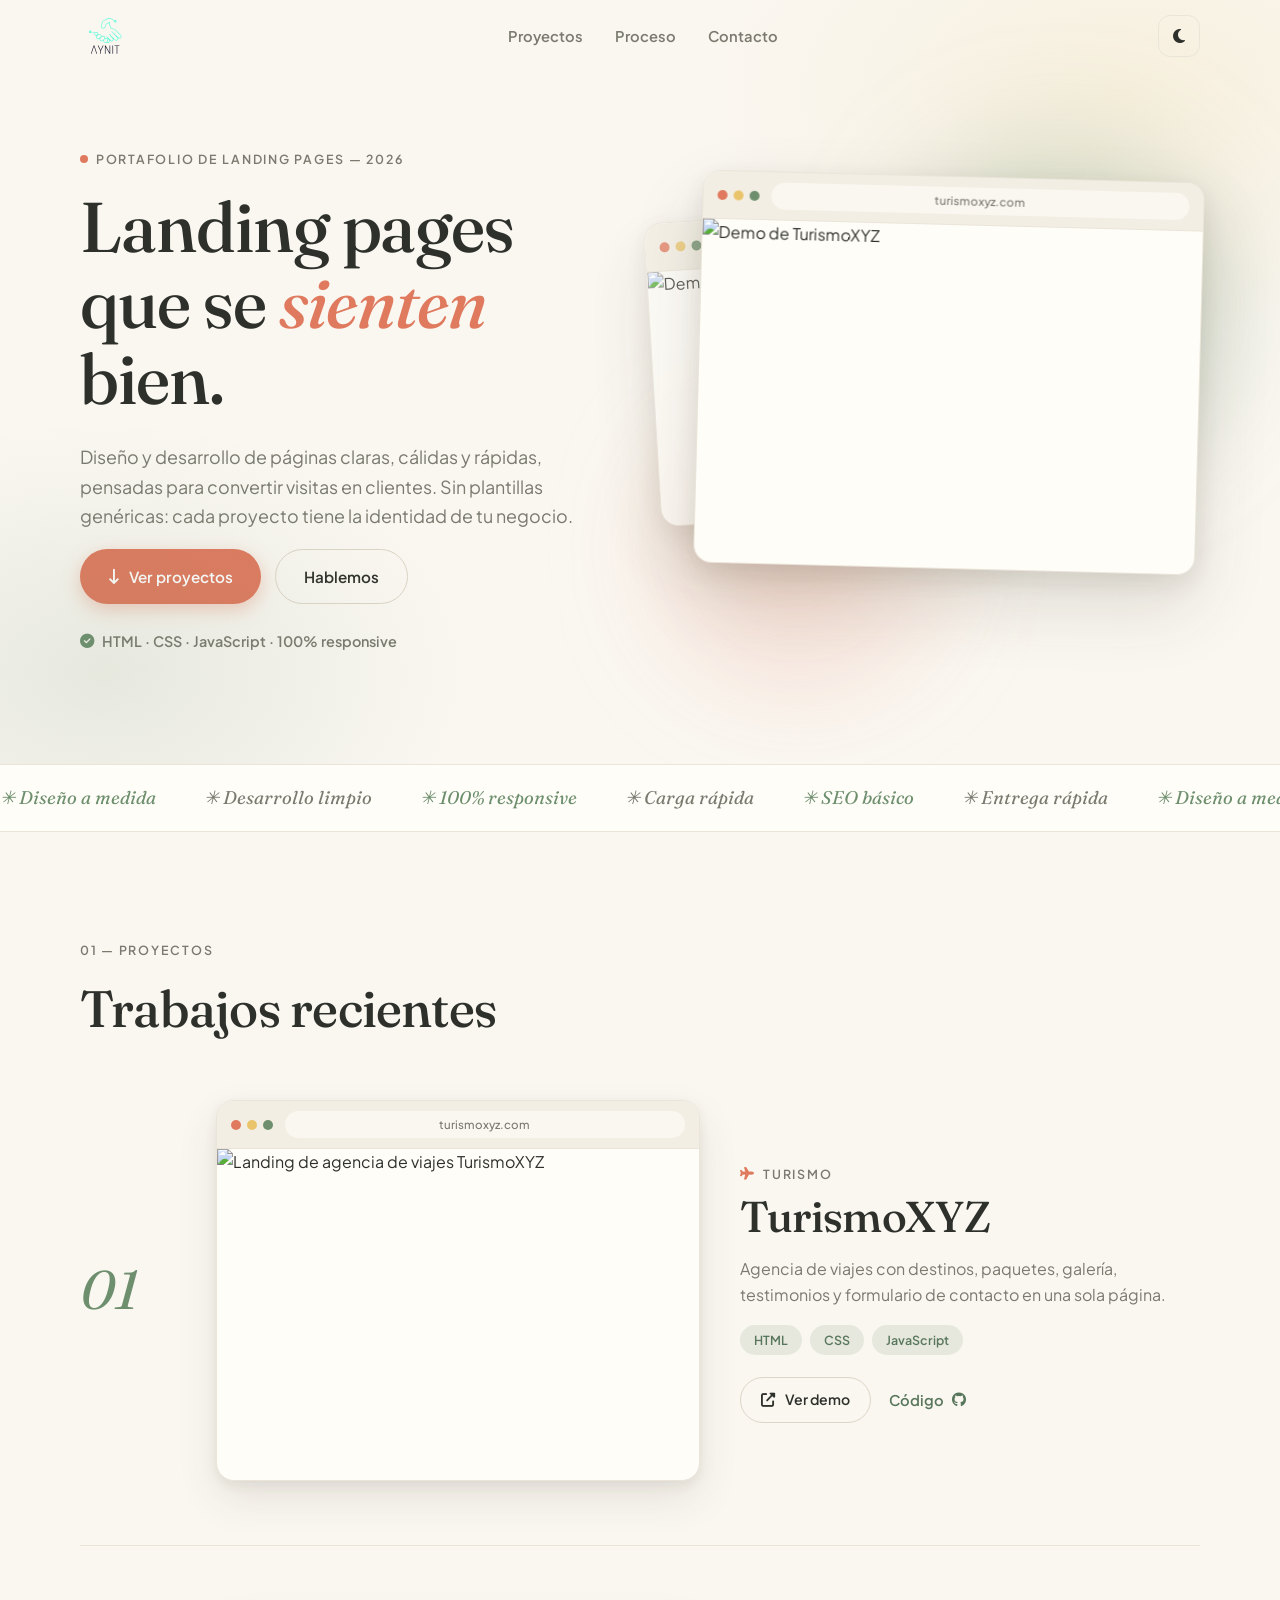
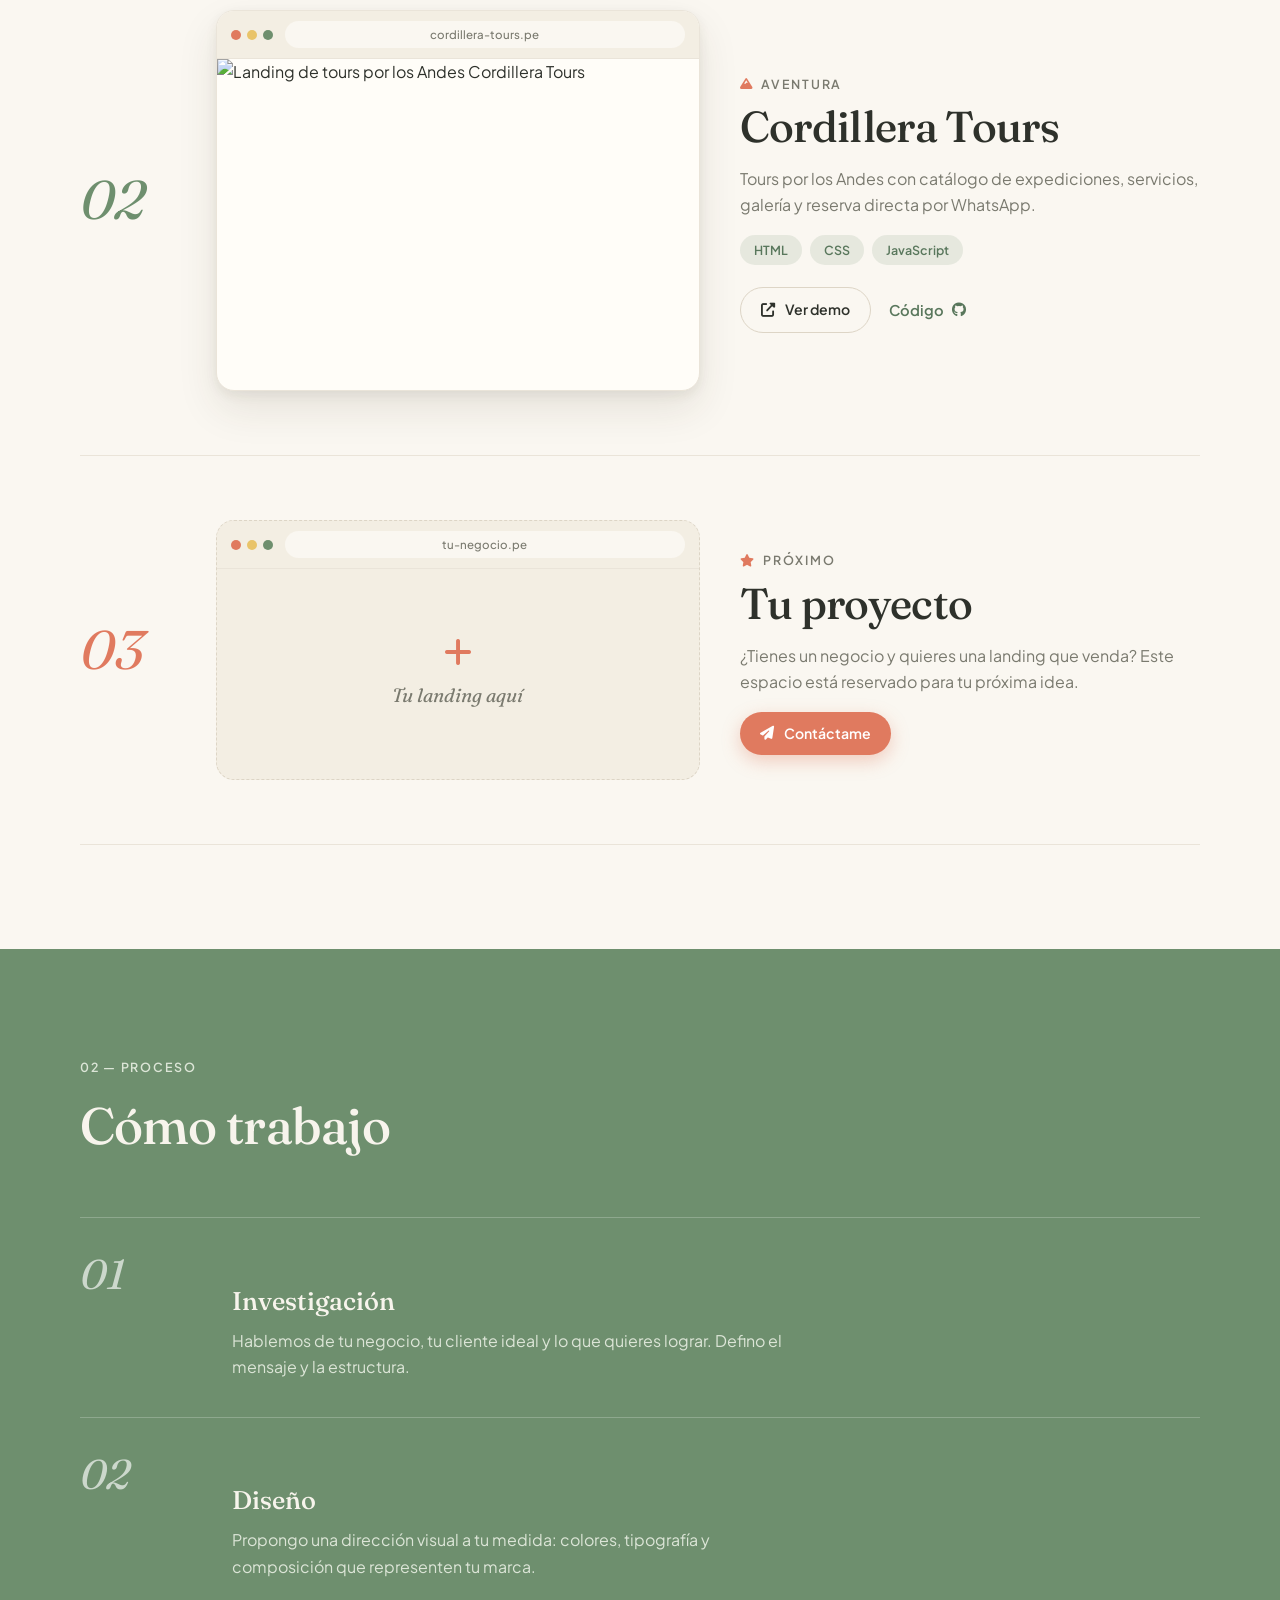
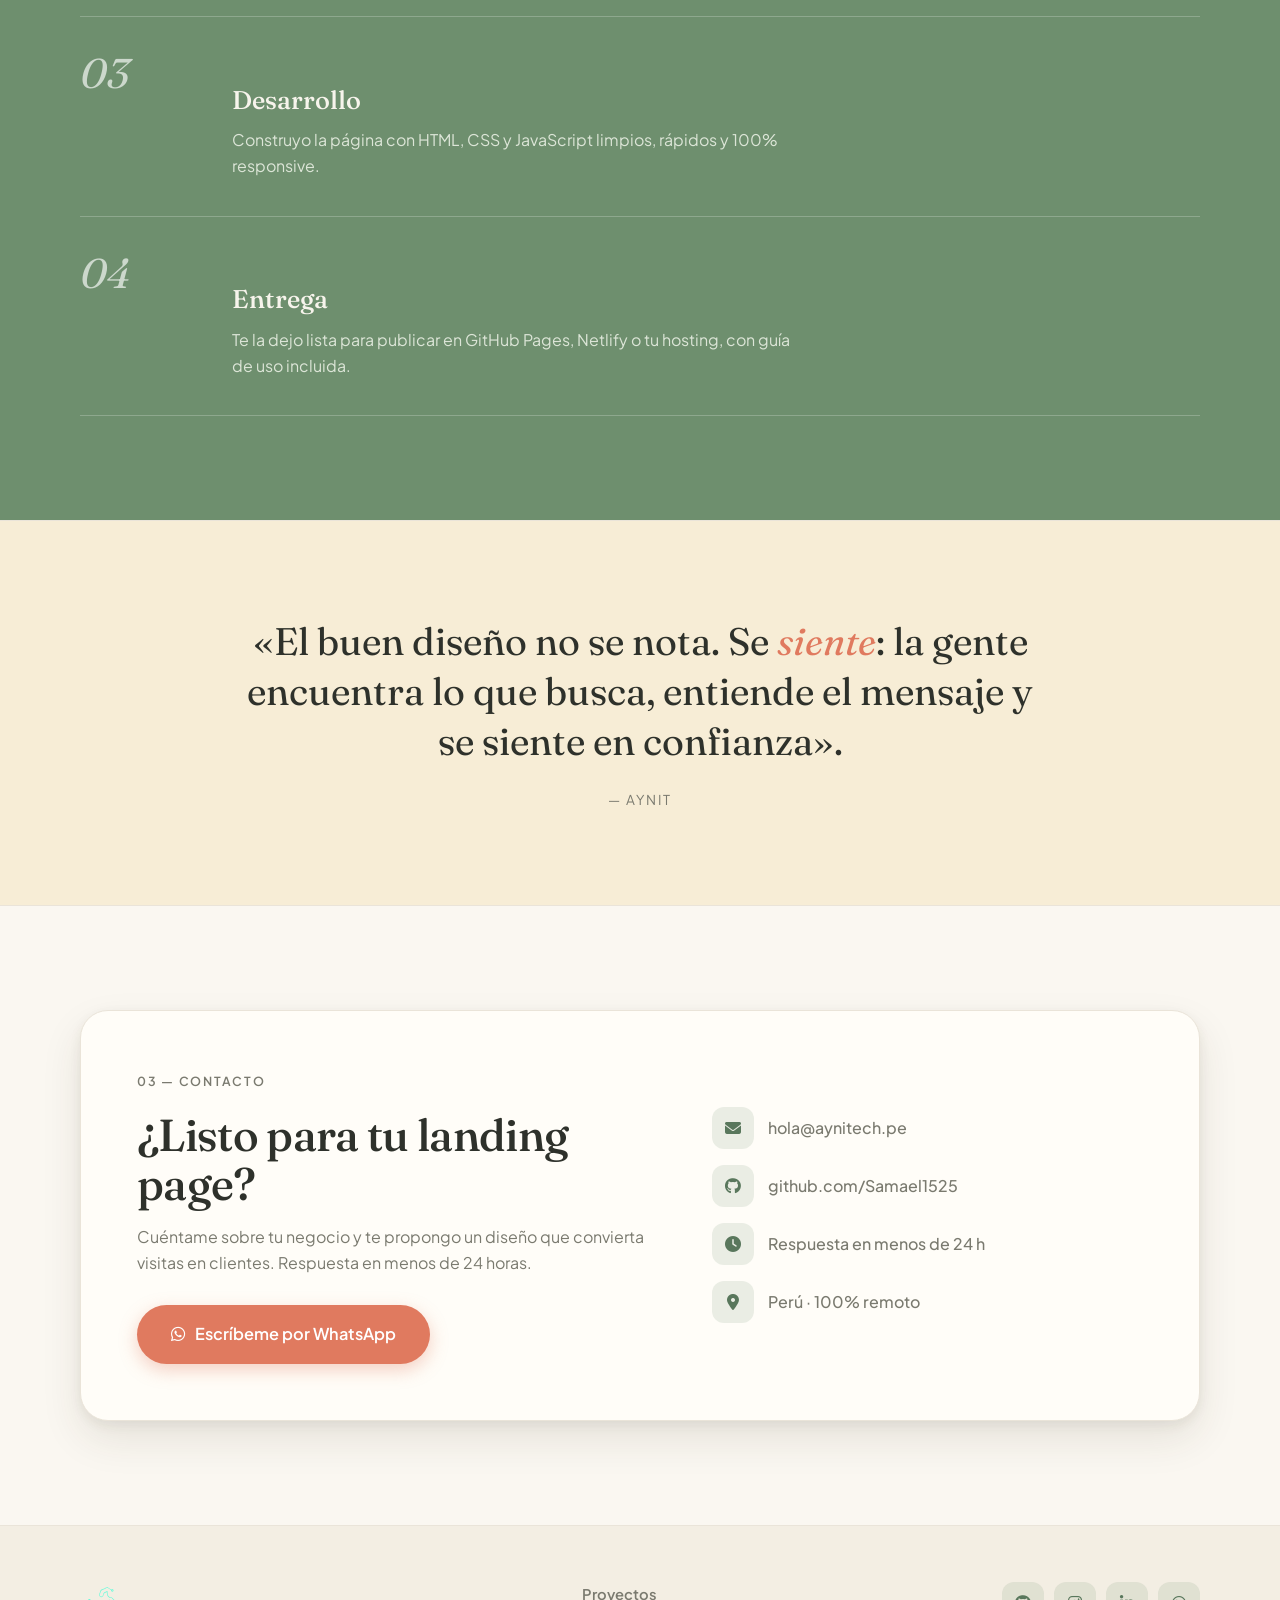
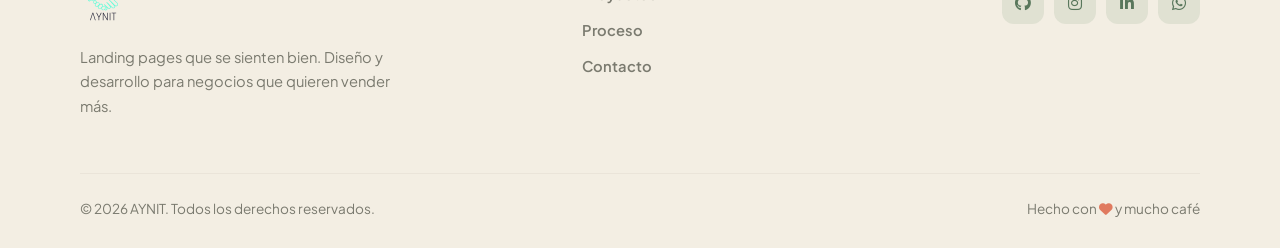
==== commit 07e7f742: "Marca AYNIT: integrar logo SVG y renombrar marca en todo el portafolio" ====
--- a/index.html
+++ b/index.html
@@ -4,8 +4,8 @@
 <head>
     <meta charset="UTF-8">
     <meta name="viewport" content="width=device-width, initial-scale=1.0">
-    <meta name="description" content="AyniTech — Portafolio de landing pages. Diseño y desarrollo web para negocios que quieren vender más.">
-    <title>AyniTech | Portafolio de Landing Pages</title>
+    <meta name="description" content="AYNIT — Portafolio de landing pages. Diseño y desarrollo web para negocios que quieren vender más.">
+    <title>AYNIT | Portafolio de Landing Pages</title>
 
     <link rel="preconnect" href="https://fonts.googleapis.com">
     <link rel="preconnect" href="https://fonts.gstatic.com" crossorigin>
@@ -33,8 +33,8 @@
     <!-- ======================= TOP BAR ======================= -->
     <header id="header" class="topbar">
         <div class="container topbar-inner">
-            <a href="#inicio" class="wordmark" aria-label="AyniTech — Inicio">
-                Ayni<span class="wm-dot">Tech</span>
+            <a href="#inicio" class="brand" aria-label="AYNIT — Inicio">
+                <img class="brand-logo" src="assets/LOGO_AYNI.svg" alt="AYNIT">
             </a>
 
             <nav class="topnav" aria-label="Navegación principal">
@@ -59,7 +59,9 @@
     <!-- Menú móvil -->
     <nav id="nav-mobile" class="drawer" aria-label="Navegación móvil">
         <div class="drawer-head">
-            <span class="wordmark">Ayni<span class="wm-dot">Tech</span></span>
+            <a href="#inicio" class="brand" aria-label="AYNIT — Inicio">
+                <img class="brand-logo" src="assets/LOGO_AYNI.svg" alt="AYNIT">
+            </a>
             <button id="nav-close" class="tbtn nav-close" aria-label="Cerrar menú">
                 <i class="fa-solid fa-xmark"></i>
             </button>
@@ -71,7 +73,7 @@
         </div>
         <div class="drawer-foot">
             <a href="#contacto" class="btn btn-terra">Escríbeme</a>
-            <small>© AyniTech · Portafolio</small>
+            <small>© AYNIT · Portafolio</small>
         </div>
     </nav>
 
@@ -299,7 +301,7 @@
                 <blockquote class="reveal">
                     «El buen diseño no se nota. Se <em>siente</em>: la gente encuentra lo que busca,
                     entiende el mensaje y se siente en confianza».
-                    <cite>— AyniTech</cite>
+                    <cite>— AYNIT</cite>
                 </blockquote>
             </div>
         </section>
@@ -335,7 +337,9 @@
     <footer class="footer">
         <div class="container footer-inner">
             <div class="footer-brand">
-                <a href="#inicio" class="wordmark">Ayni<span class="wm-dot">Tech</span></a>
+                <a href="#inicio" class="brand" aria-label="AYNIT — Inicio">
+                    <img class="brand-logo" src="assets/LOGO_AYNI.svg" alt="AYNIT">
+                </a>
                 <p>Landing pages que se sienten bien. Diseño y desarrollo para negocios que quieren vender más.</p>
             </div>
 
@@ -353,7 +357,7 @@
             </div>
         </div>
         <div class="container footer-bottom">
-            <span>© <span id="year">2026</span> AyniTech. Todos los derechos reservados.</span>
+            <span>© <span id="year">2026</span> AYNIT. Todos los derechos reservados.</span>
             <span class="made">Hecho con <i class="fa-solid fa-heart"></i> y mucho café</span>
         </div>
     </footer>
--- a/css/portfolio.css
+++ b/css/portfolio.css
@@ -1,5 +1,5 @@
 /* ==========================================================================
-   AyniTech — Portafolio (rediseño)
+   AYNIT — Portafolio (rediseño)
    Sistema de diseño editorial · paleta cálida (salvia + terracota)
    Fuentes: Fraunces (display) + Plus Jakarta Sans (cuerpo)
    ========================================================================== */
@@ -238,17 +238,24 @@
   gap: 20px;
 }
 
-.wordmark {
-  font-family: var(--font-display);
-  font-weight: 600;
-  font-size: 1.35rem;
-  letter-spacing: -0.02em;
-  color: var(--ink);
-}
-
-.wordmark .wm-dot {
-  color: var(--terracotta);
-  font-style: italic;
+.brand {
+  display: inline-flex;
+  align-items: center;
+}
+
+.brand-logo {
+  height: 48px;
+  width: auto;
+  display: block;
+  transition: transform 0.25s var(--ease-out);
+}
+
+.brand:hover .brand-logo {
+  transform: scale(1.04);
+}
+
+[data-theme="dark"] .brand-logo {
+  filter: brightness(0) invert(1);
 }
 
 .topnav {
@@ -897,6 +904,10 @@
   align-items: start;
   padding-bottom: 40px;
   border-bottom: 1px solid var(--border);
+}
+
+.footer-brand .brand-logo {
+  height: 44px;
 }
 
 .footer-brand p {
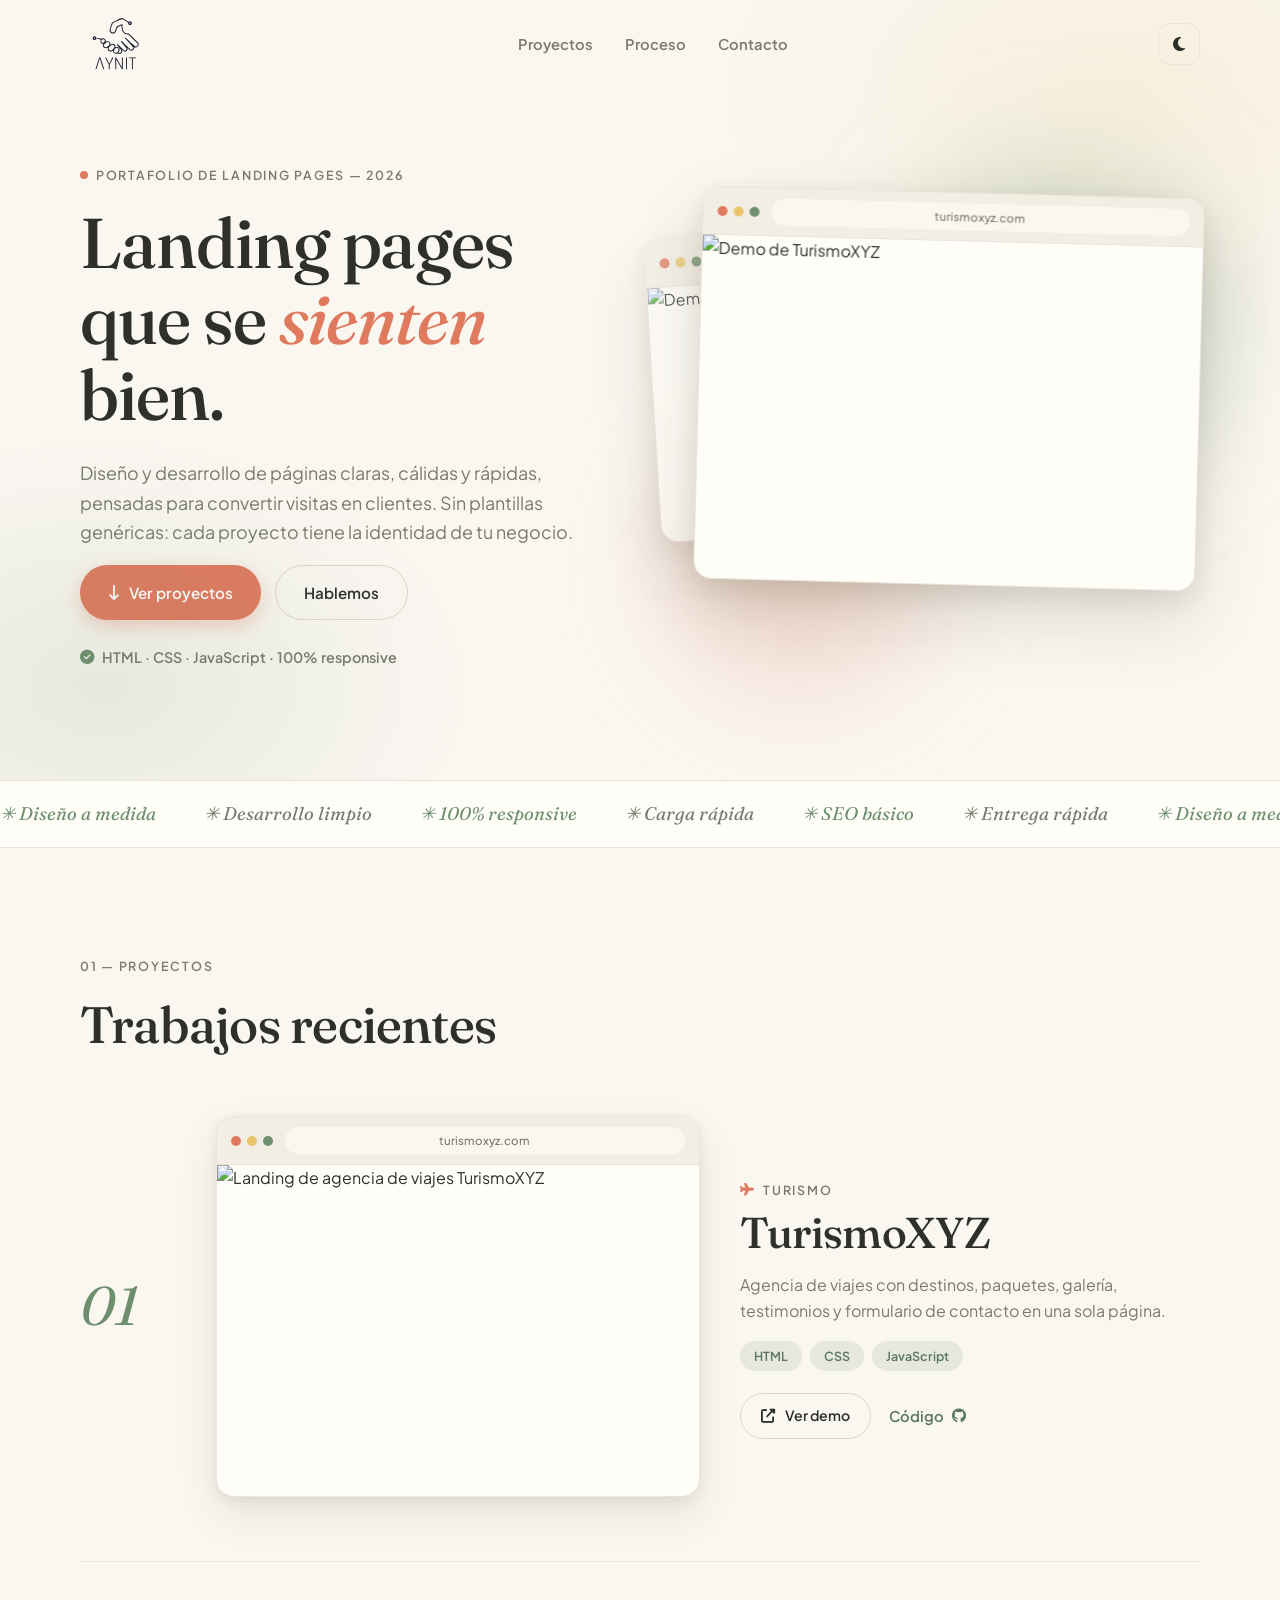
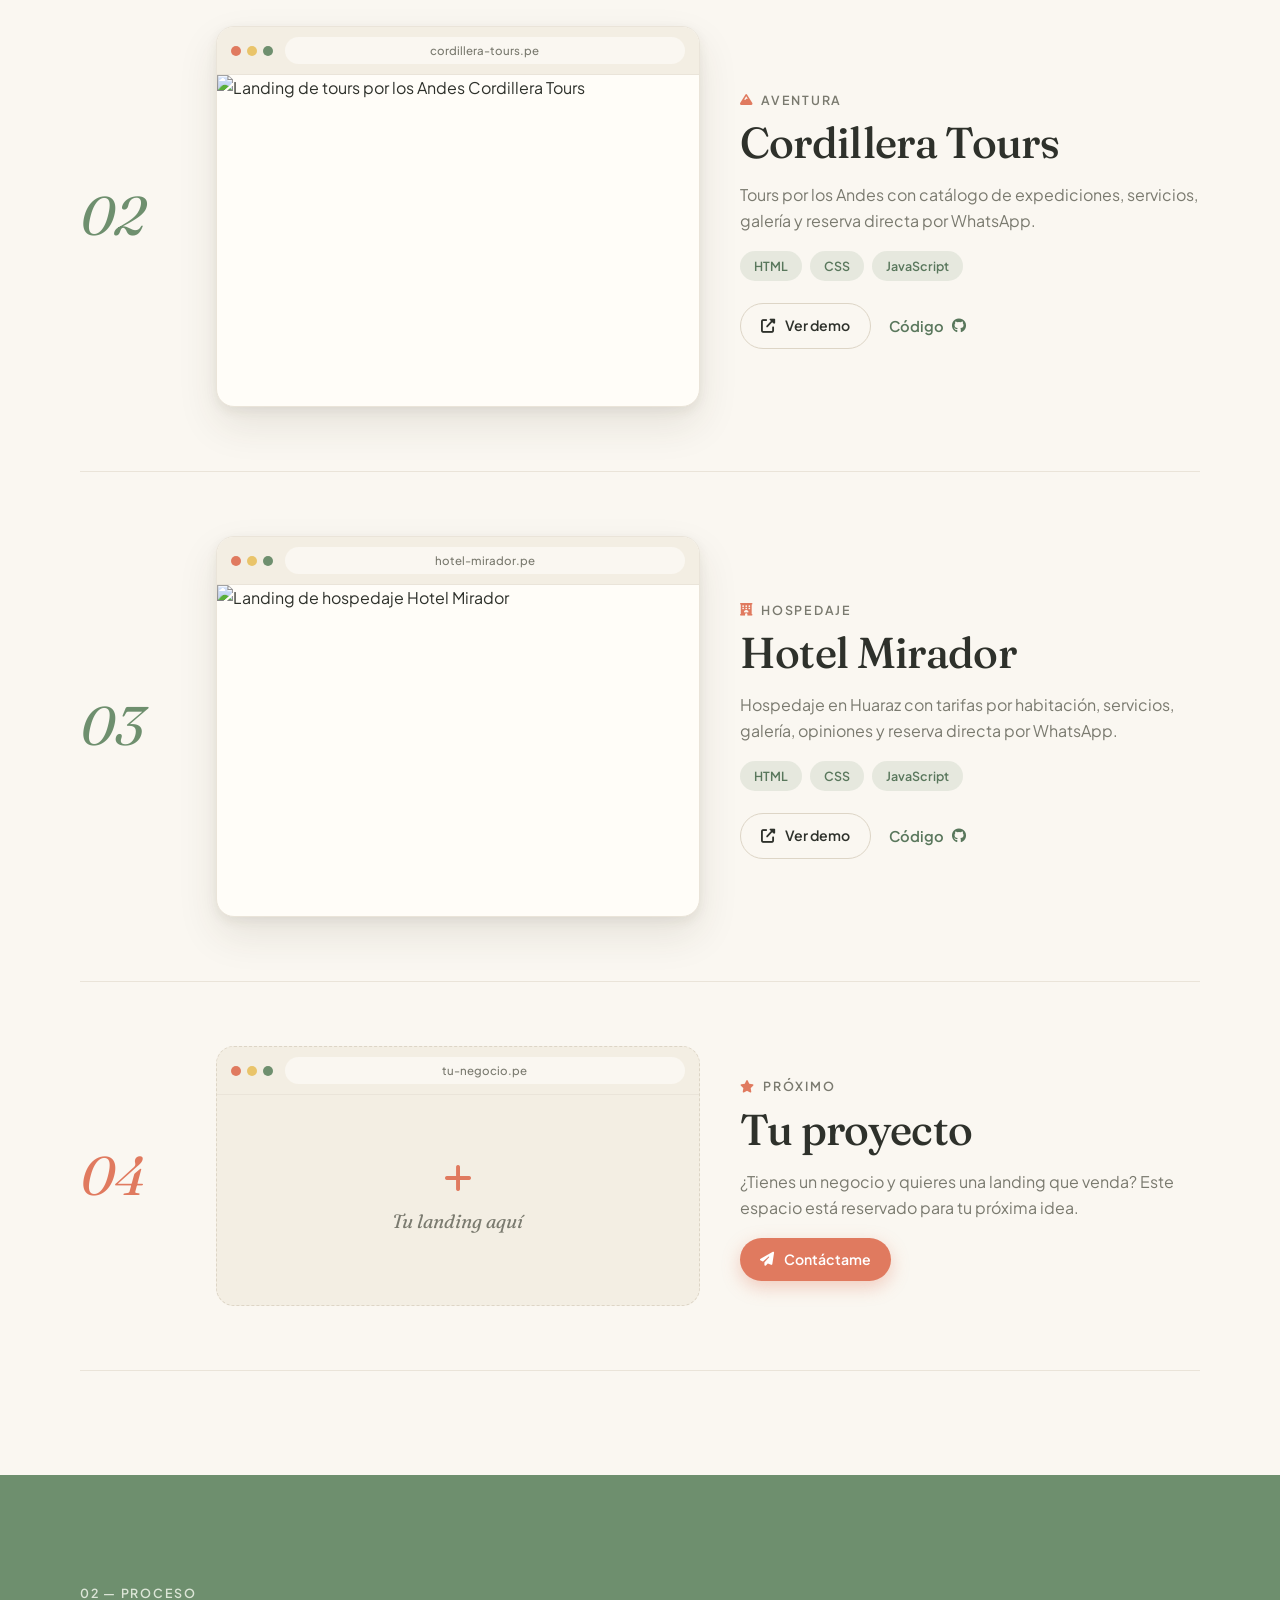
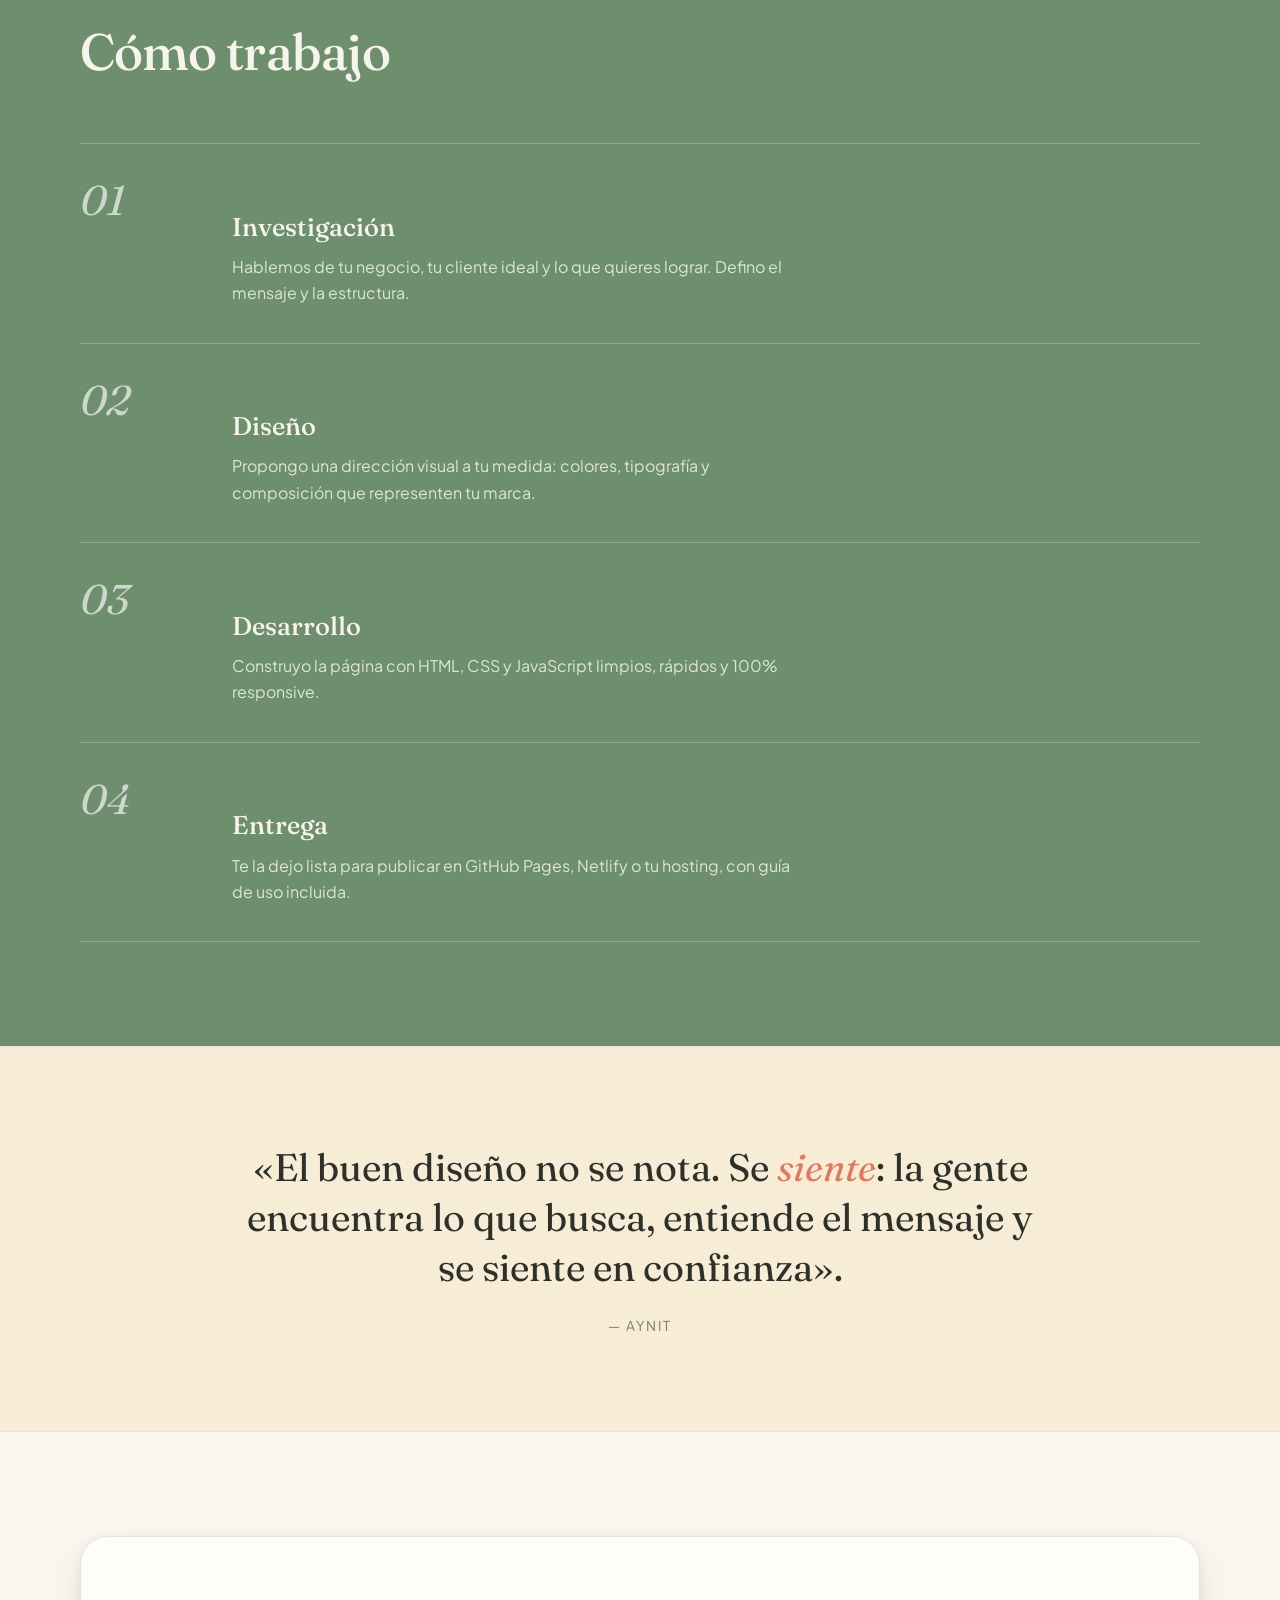
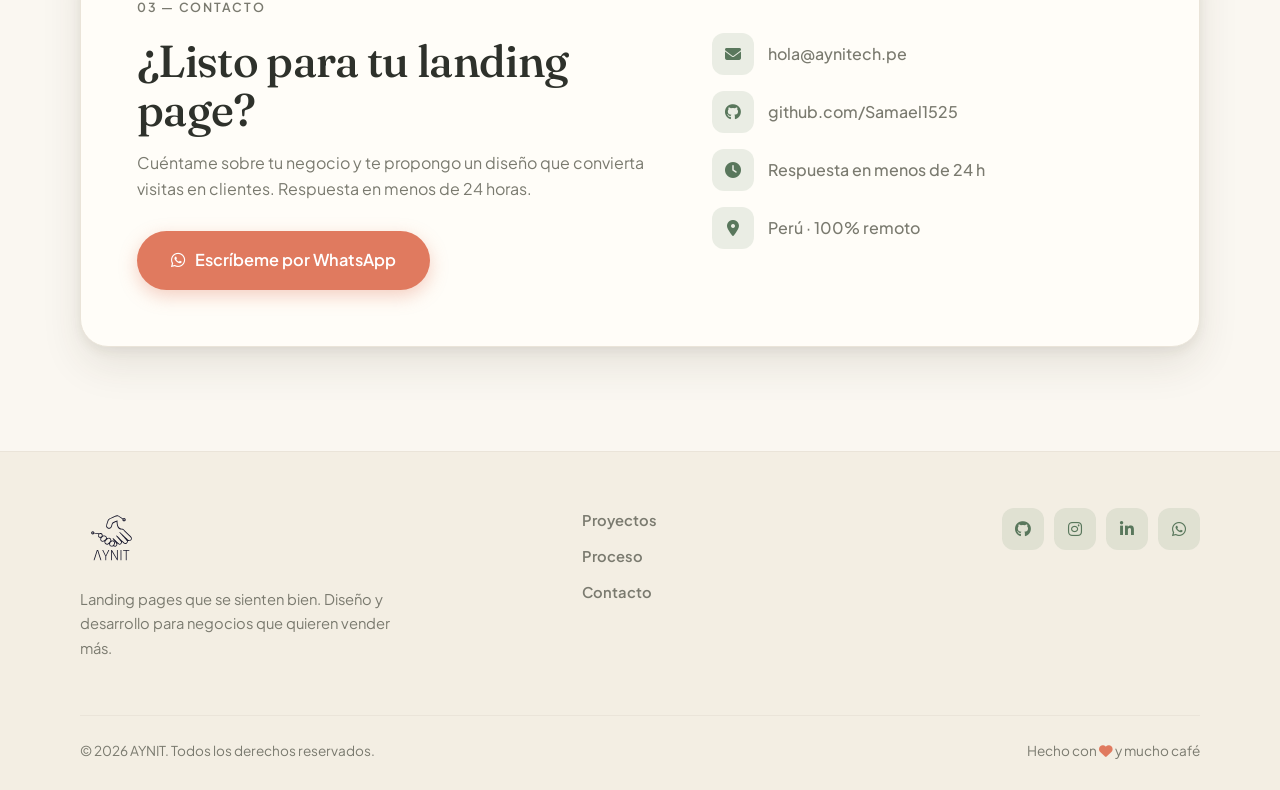
==== commit e4bd19cf: "Landing Hotel Mirador: hospedaje en Huaraz con reserva por WhatsApp" ====
--- a/index.html
+++ b/index.html
@@ -219,9 +219,42 @@
                     </div>
                 </article>
 
+                <!-- Hotel Mirador -->
+                <article class="work-row reveal">
+                    <div class="work-num" aria-hidden="true">03</div>
+
+                    <div class="work-media">
+                        <div class="browser">
+                            <div class="browser-bar">
+                                <span class="dots"><i></i><i></i><i></i></span>
+                                <span class="url">hotel-mirador.pe</span>
+                            </div>
+                            <img src="https://images.unsplash.com/photo-1566073771259-6a8506099945?auto=format&fit=crop&w=900&q=80" alt="Landing de hospedaje Hotel Mirador">
+                        </div>
+                    </div>
+
+                    <div class="work-body">
+                        <p class="mono-label cat"><i class="fa-solid fa-hotel"></i> Hospedaje</p>
+                        <h3 class="display work-title">Hotel Mirador</h3>
+                        <p>
+                            Hospedaje en Huaraz con tarifas por habitación, servicios, galería,
+                            opiniones y reserva directa por WhatsApp.
+                        </p>
+                        <div class="chips">
+                            <span>HTML</span>
+                            <span>CSS</span>
+                            <span>JavaScript</span>
+                        </div>
+                        <div class="work-links">
+                            <a href="landing/hotel/" class="btn btn-line btn-sm"><i class="fa-solid fa-up-right-from-square"></i> Ver demo</a>
+                            <a href="https://github.com/Samael1525/Portafolio" class="link-arrow" target="_blank" rel="noopener">Código <i class="fa-brands fa-github"></i></a>
+                        </div>
+                    </div>
+                </article>
+
                 <!-- Tu proyecto aquí -->
                 <article class="work-row work-next reveal">
-                    <div class="work-num" aria-hidden="true">03</div>
+                    <div class="work-num" aria-hidden="true">04</div>
 
                     <div class="work-media">
                         <div class="browser browser-empty">
--- a/css/portfolio.css
+++ b/css/portfolio.css
@@ -16,7 +16,7 @@
   --ease-out: cubic-bezier(0.22, 1, 0.36, 1);
   --ease-soft: cubic-bezier(0.4, 0, 0.2, 1);
 
-  --header-h: 72px;
+  --header-h: 88px;
 
   /* Tema claro: cálido, terroso y suave */
   --bg: #faf7f1;
@@ -244,7 +244,7 @@
 }
 
 .brand-logo {
-  height: 48px;
+  height: 68px;
   width: auto;
   display: block;
   transition: transform 0.25s var(--ease-out);
@@ -907,7 +907,7 @@
 }
 
 .footer-brand .brand-logo {
-  height: 44px;
+  height: 60px;
 }
 
 .footer-brand p {
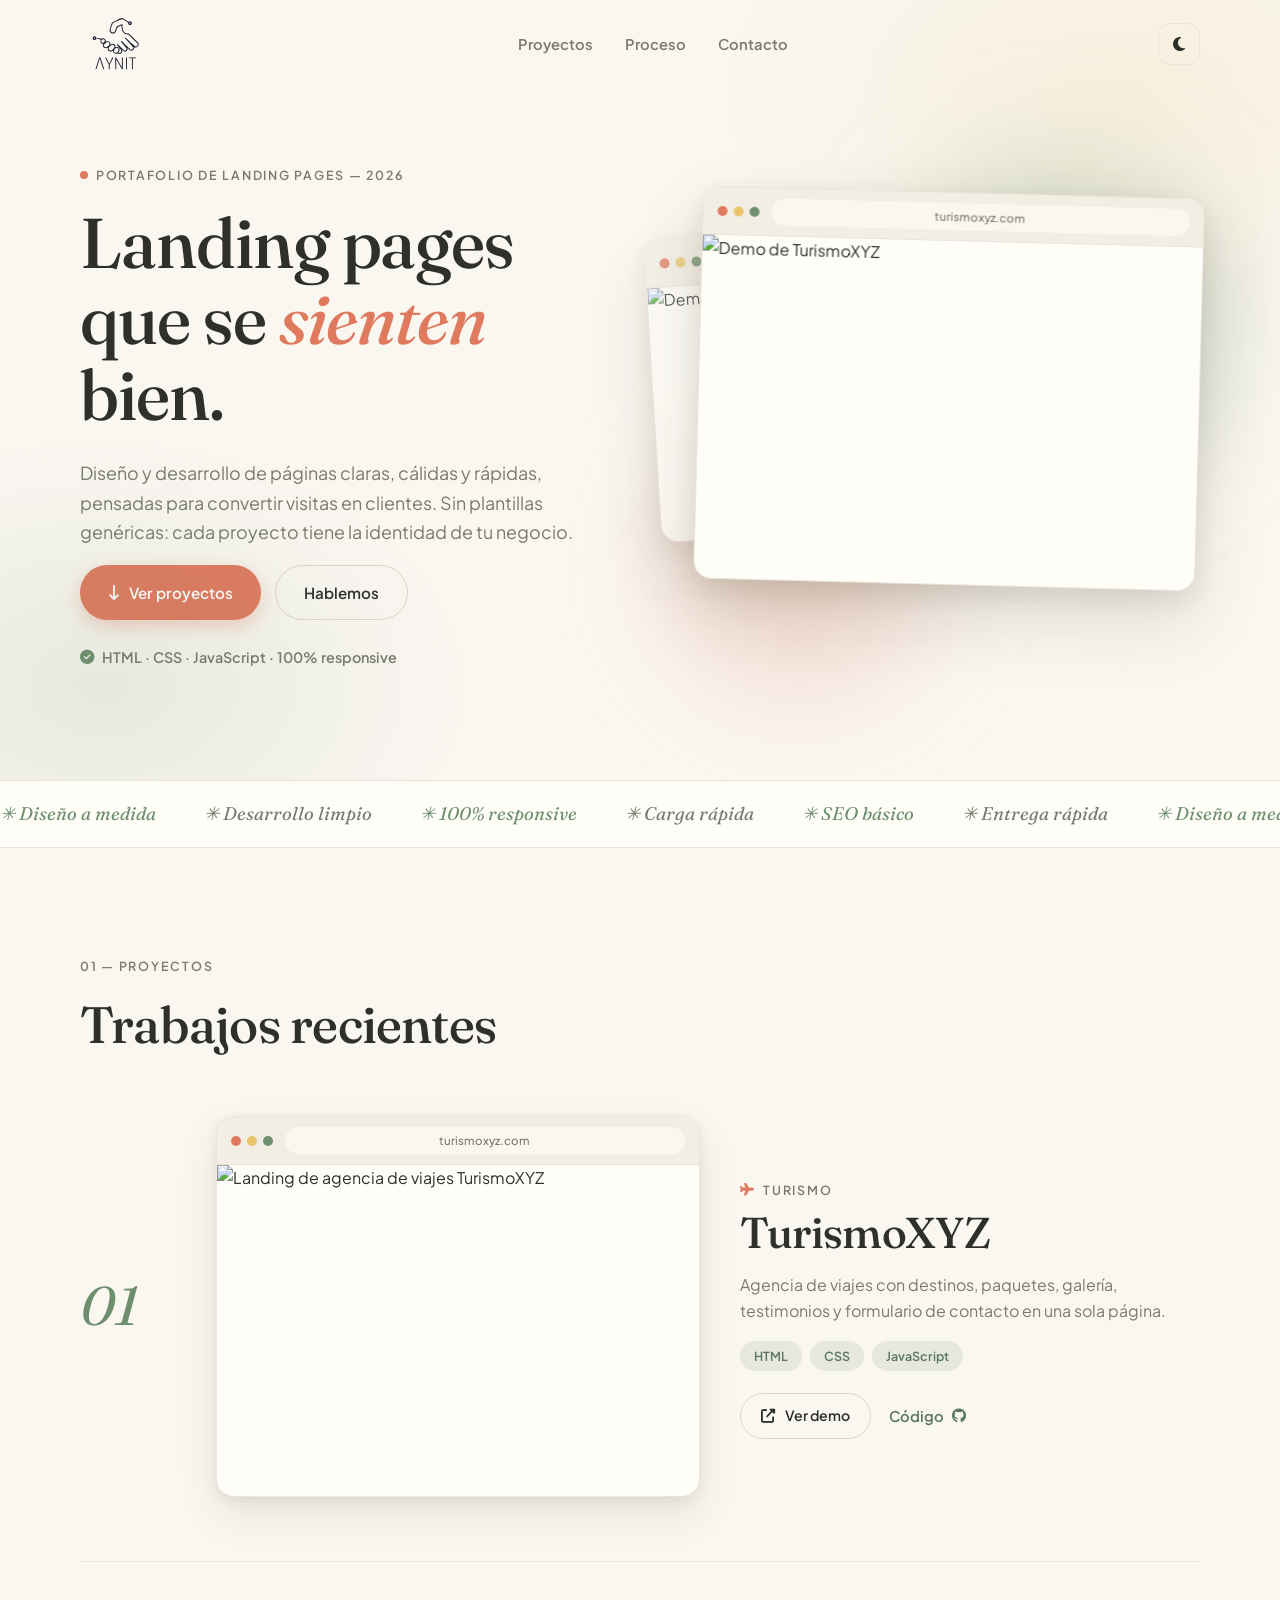
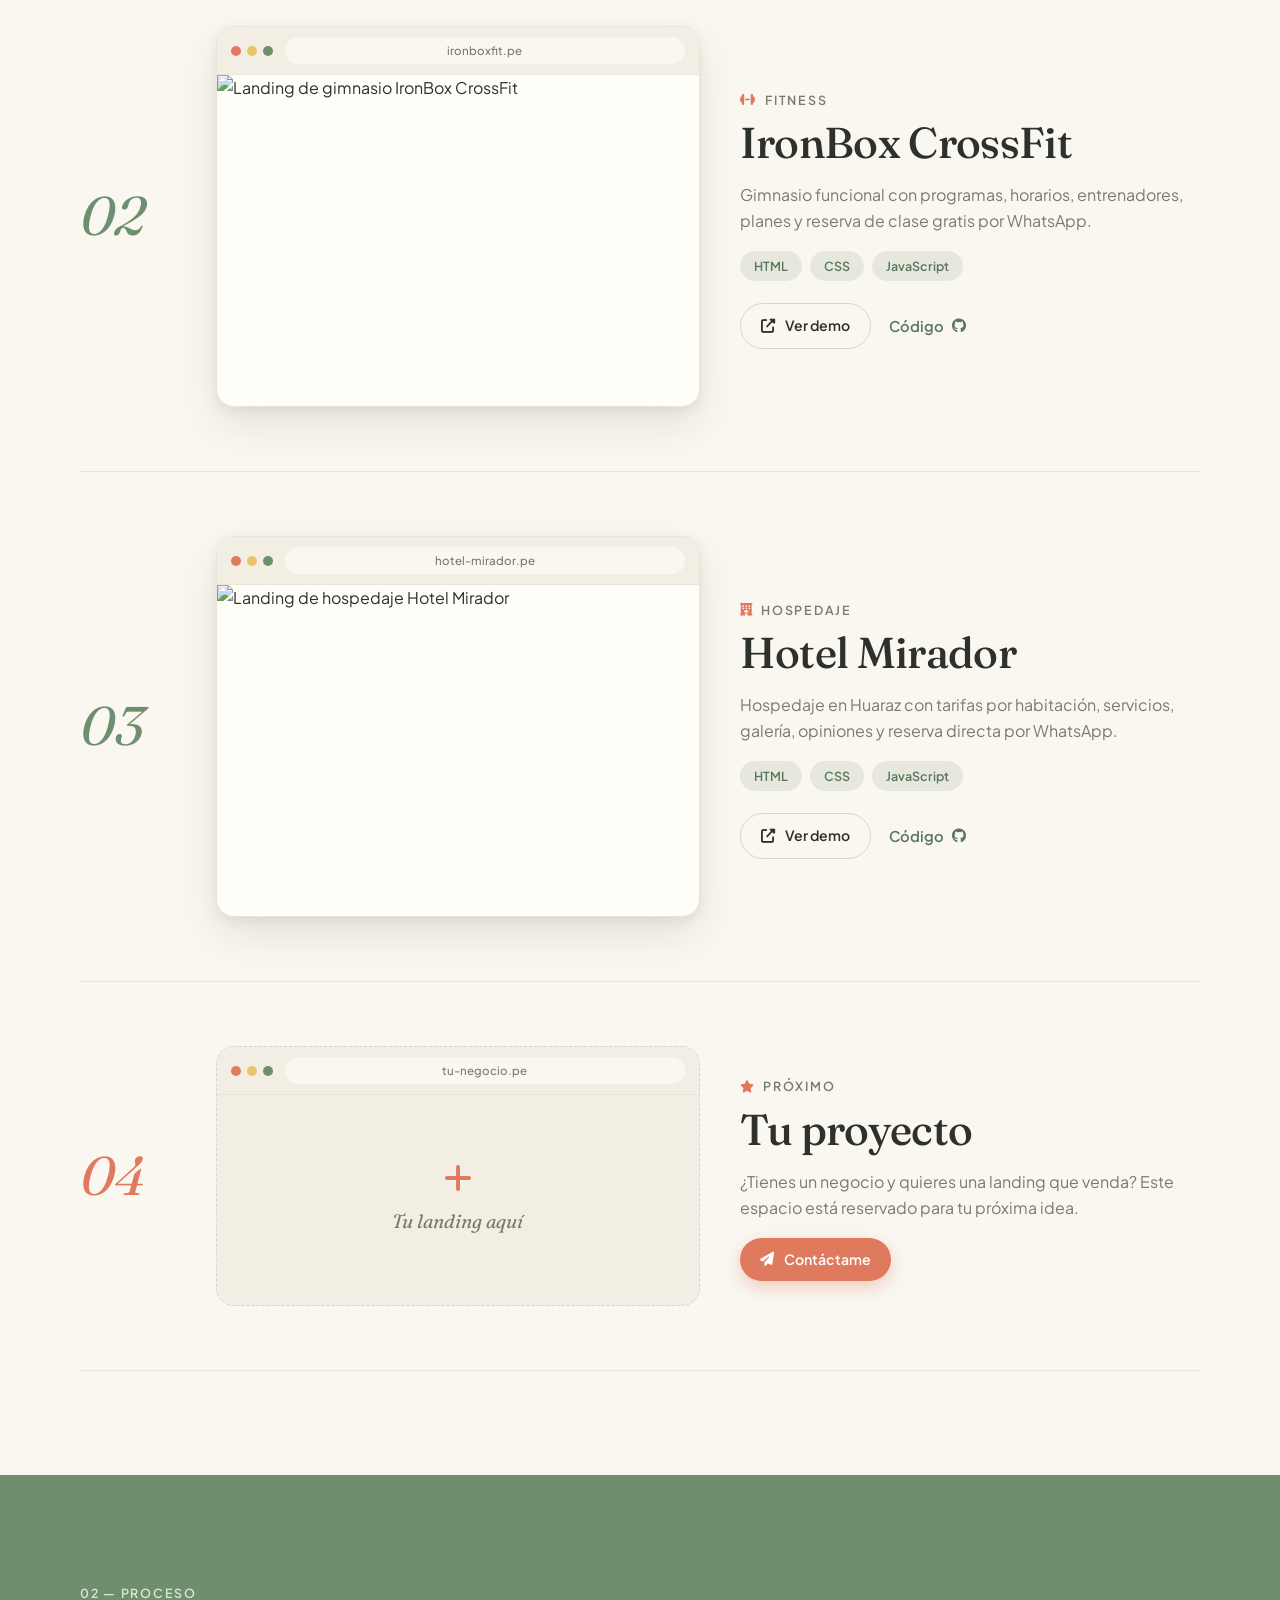
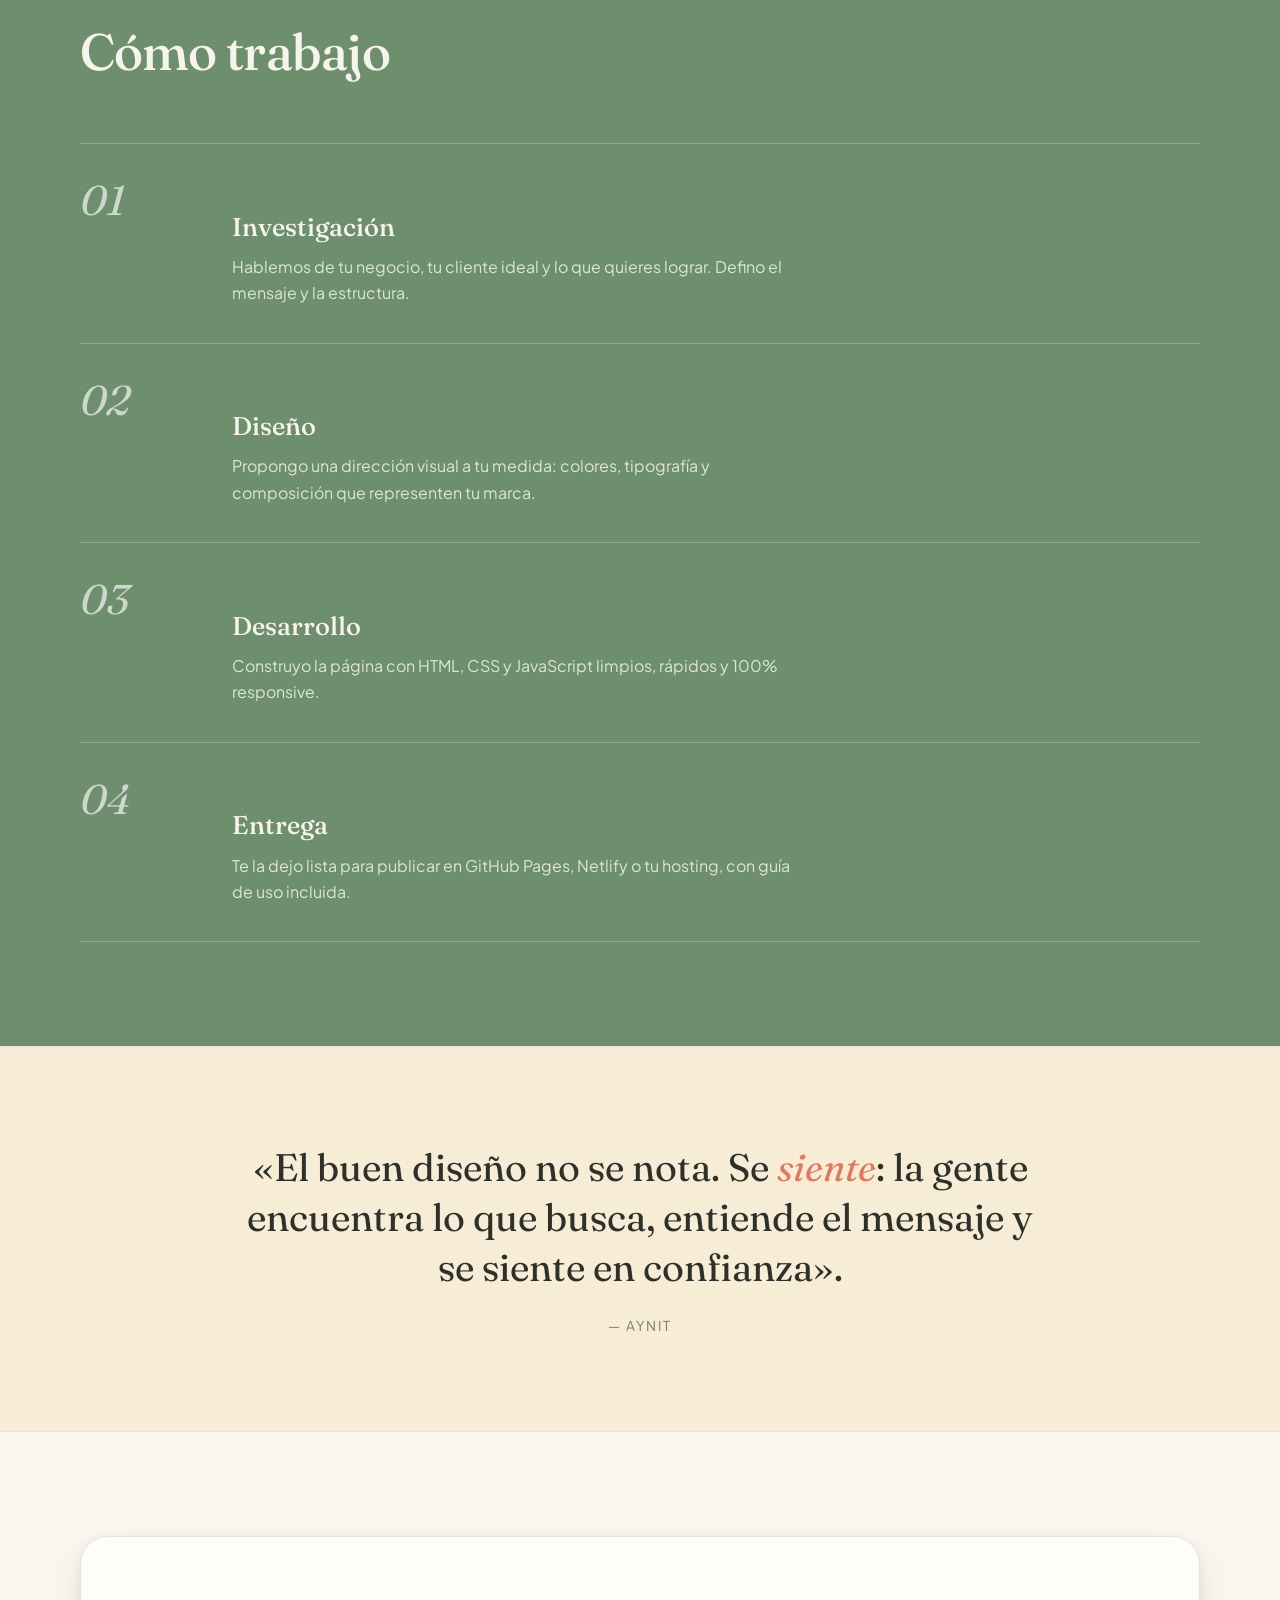
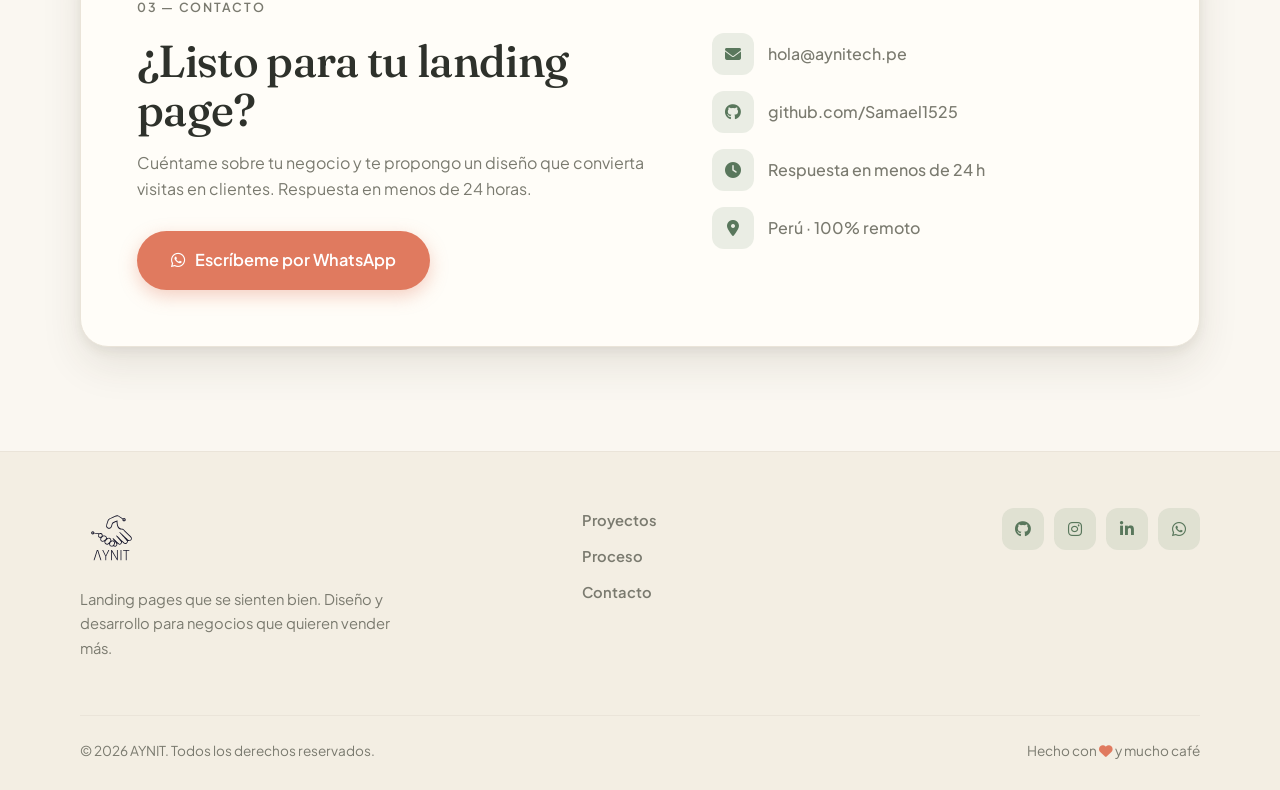
==== commit 1fb95fd0: "Landing IronBox CrossFit: reemplaza Cordillera con diseño industrial oscuro y lima ácido" ====
--- a/index.html
+++ b/index.html
@@ -109,9 +109,9 @@
                     <div class="browser browser-back">
                         <div class="browser-bar">
                             <span class="dots"><i></i><i></i><i></i></span>
-                            <span class="url">cordillera-tours.pe</span>
-                        </div>
-                        <img src="https://images.unsplash.com/photo-1464822759023-fed622ff2c3b?auto=format&fit=crop&w=900&q=80" alt="Demo de Cordillera Tours">
+                            <span class="url">ironboxfit.pe</span>
+                        </div>
+                        <img src="https://images.unsplash.com/photo-1534438327276-14e5300c3a48?auto=format&fit=crop&w=900&q=80" alt="Demo de IronBox CrossFit">
                     </div>
 
                     <div class="browser browser-front">
@@ -186,7 +186,7 @@
                     </div>
                 </article>
 
-                <!-- Cordillera Tours -->
+                <!-- IronBox CrossFit -->
                 <article class="work-row reveal">
                     <div class="work-num" aria-hidden="true">02</div>
 
@@ -194,18 +194,18 @@
                         <div class="browser">
                             <div class="browser-bar">
                                 <span class="dots"><i></i><i></i><i></i></span>
-                                <span class="url">cordillera-tours.pe</span>
+                                <span class="url">ironboxfit.pe</span>
                             </div>
-                            <img src="https://images.unsplash.com/photo-1464822759023-fed622ff2c3b?auto=format&fit=crop&w=900&q=80" alt="Landing de tours por los Andes Cordillera Tours">
+                            <img src="https://images.unsplash.com/photo-1534438327276-14e5300c3a48?auto=format&fit=crop&w=900&q=80" alt="Landing de gimnasio IronBox CrossFit">
                         </div>
                     </div>
 
                     <div class="work-body">
-                        <p class="mono-label cat"><i class="fa-solid fa-mountain"></i> Aventura</p>
-                        <h3 class="display work-title">Cordillera Tours</h3>
+                        <p class="mono-label cat"><i class="fa-solid fa-dumbbell"></i> Fitness</p>
+                        <h3 class="display work-title">IronBox CrossFit</h3>
                         <p>
-                            Tours por los Andes con catálogo de expediciones, servicios, galería
-                            y reserva directa por WhatsApp.
+                            Gimnasio funcional con programas, horarios, entrenadores, planes
+                            y reserva de clase gratis por WhatsApp.
                         </p>
                         <div class="chips">
                             <span>HTML</span>
@@ -213,7 +213,7 @@
                             <span>JavaScript</span>
                         </div>
                         <div class="work-links">
-                            <a href="landing/cordillera/" class="btn btn-line btn-sm"><i class="fa-solid fa-up-right-from-square"></i> Ver demo</a>
+                            <a href="landing/crossfit/" class="btn btn-line btn-sm"><i class="fa-solid fa-up-right-from-square"></i> Ver demo</a>
                             <a href="https://github.com/Samael1525/Portafolio" class="link-arrow" target="_blank" rel="noopener">Código <i class="fa-brands fa-github"></i></a>
                         </div>
                     </div>
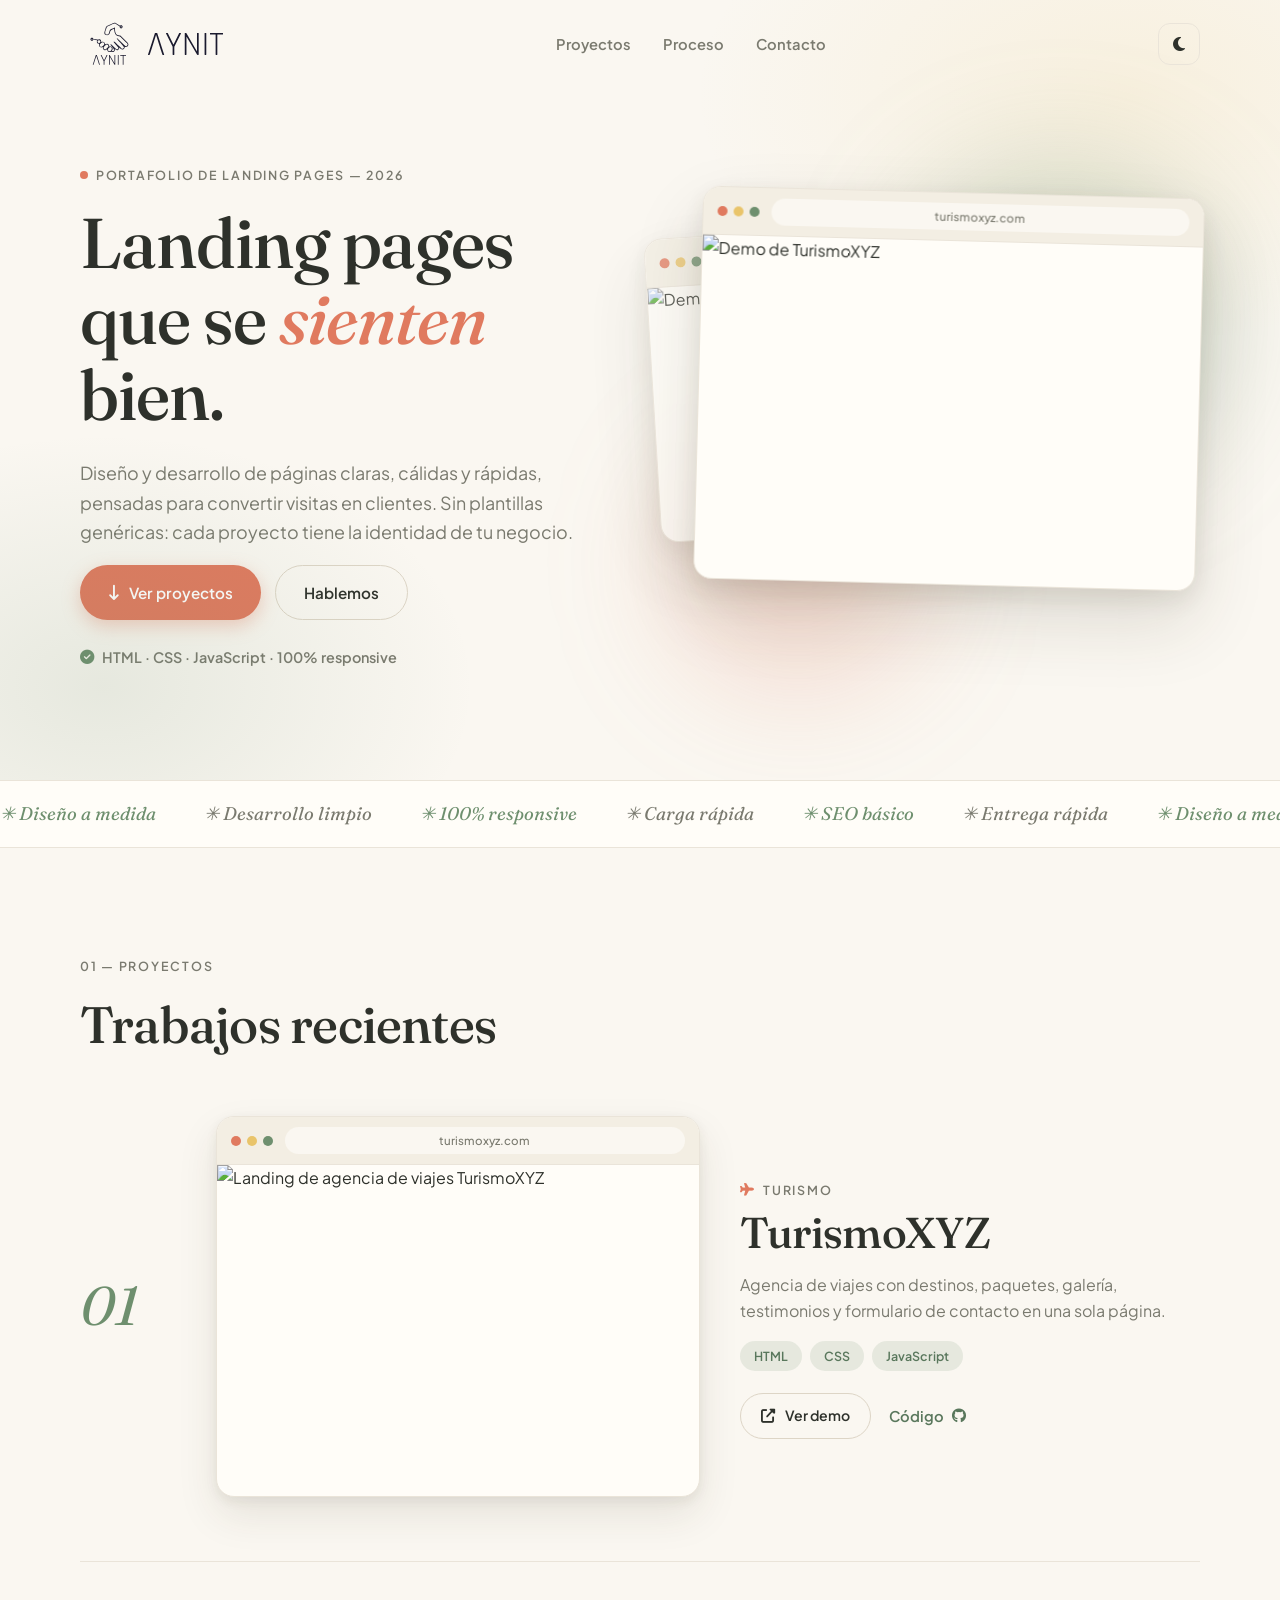
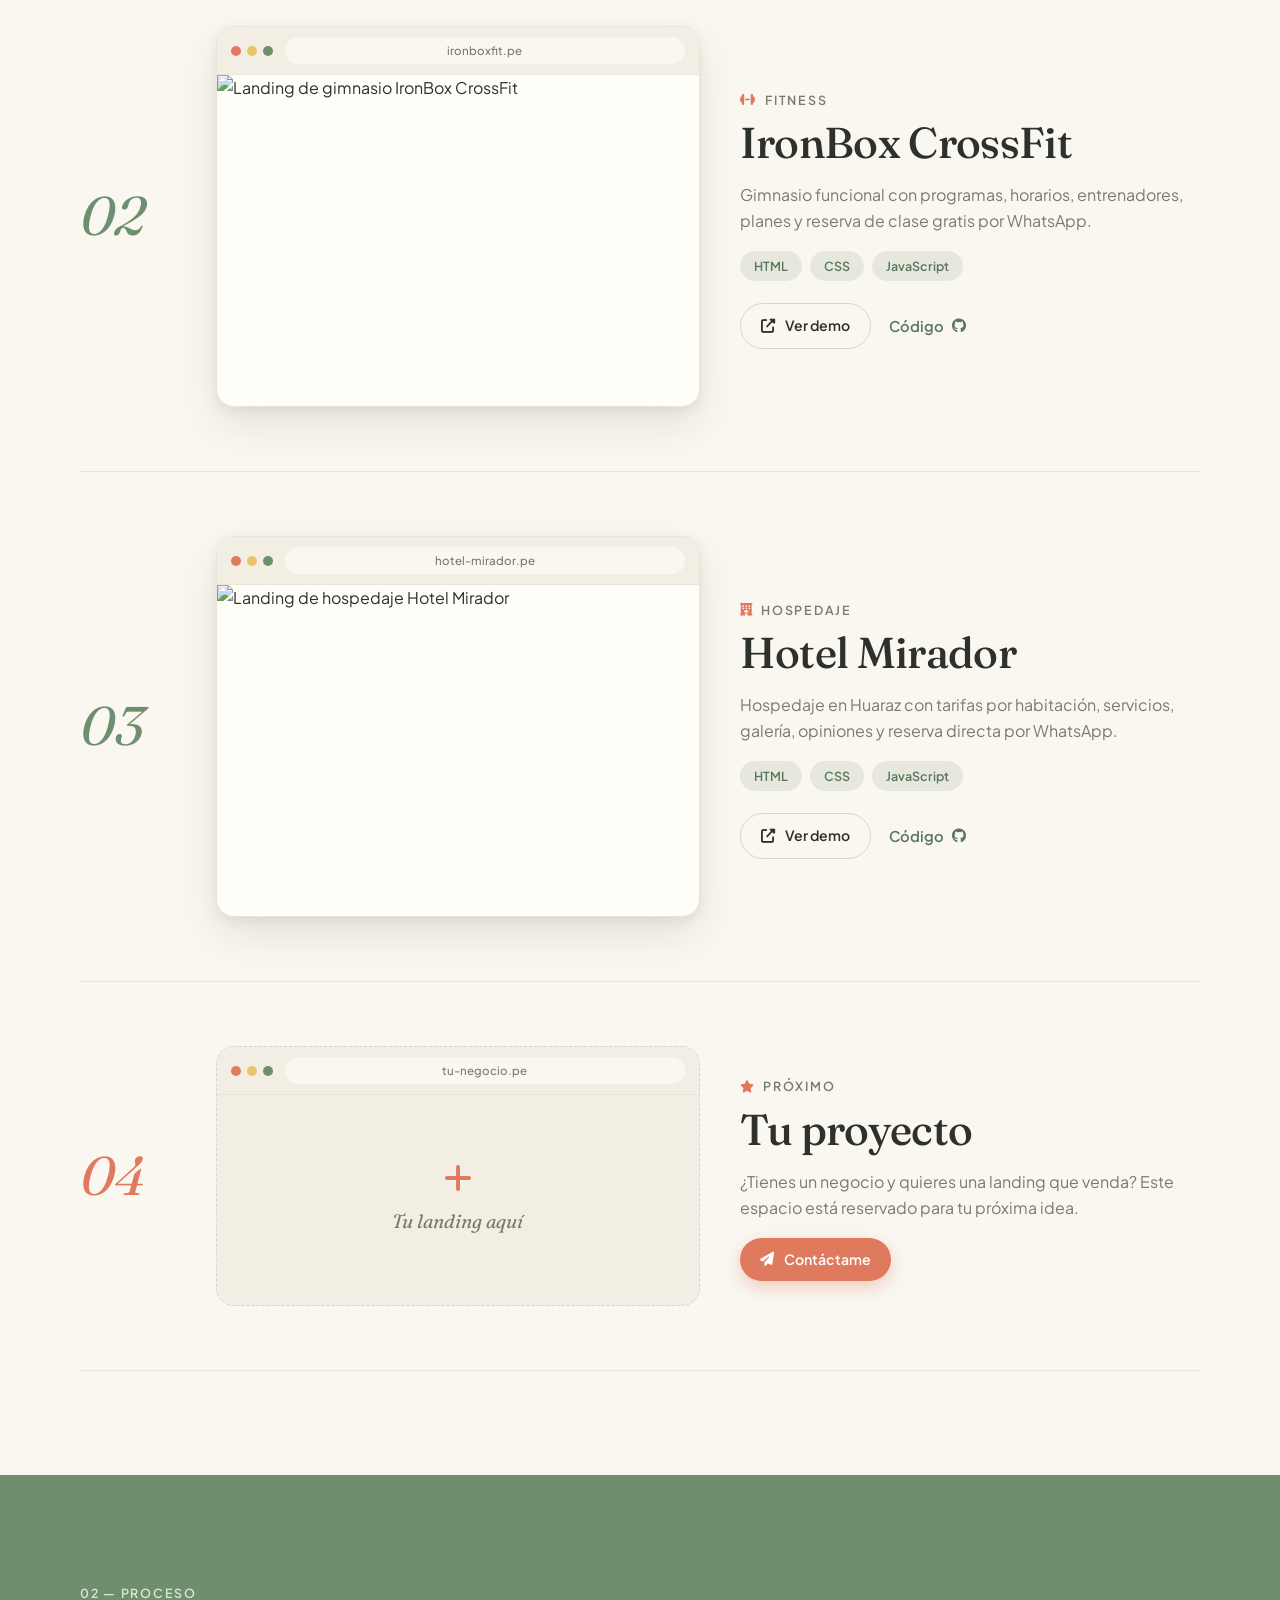
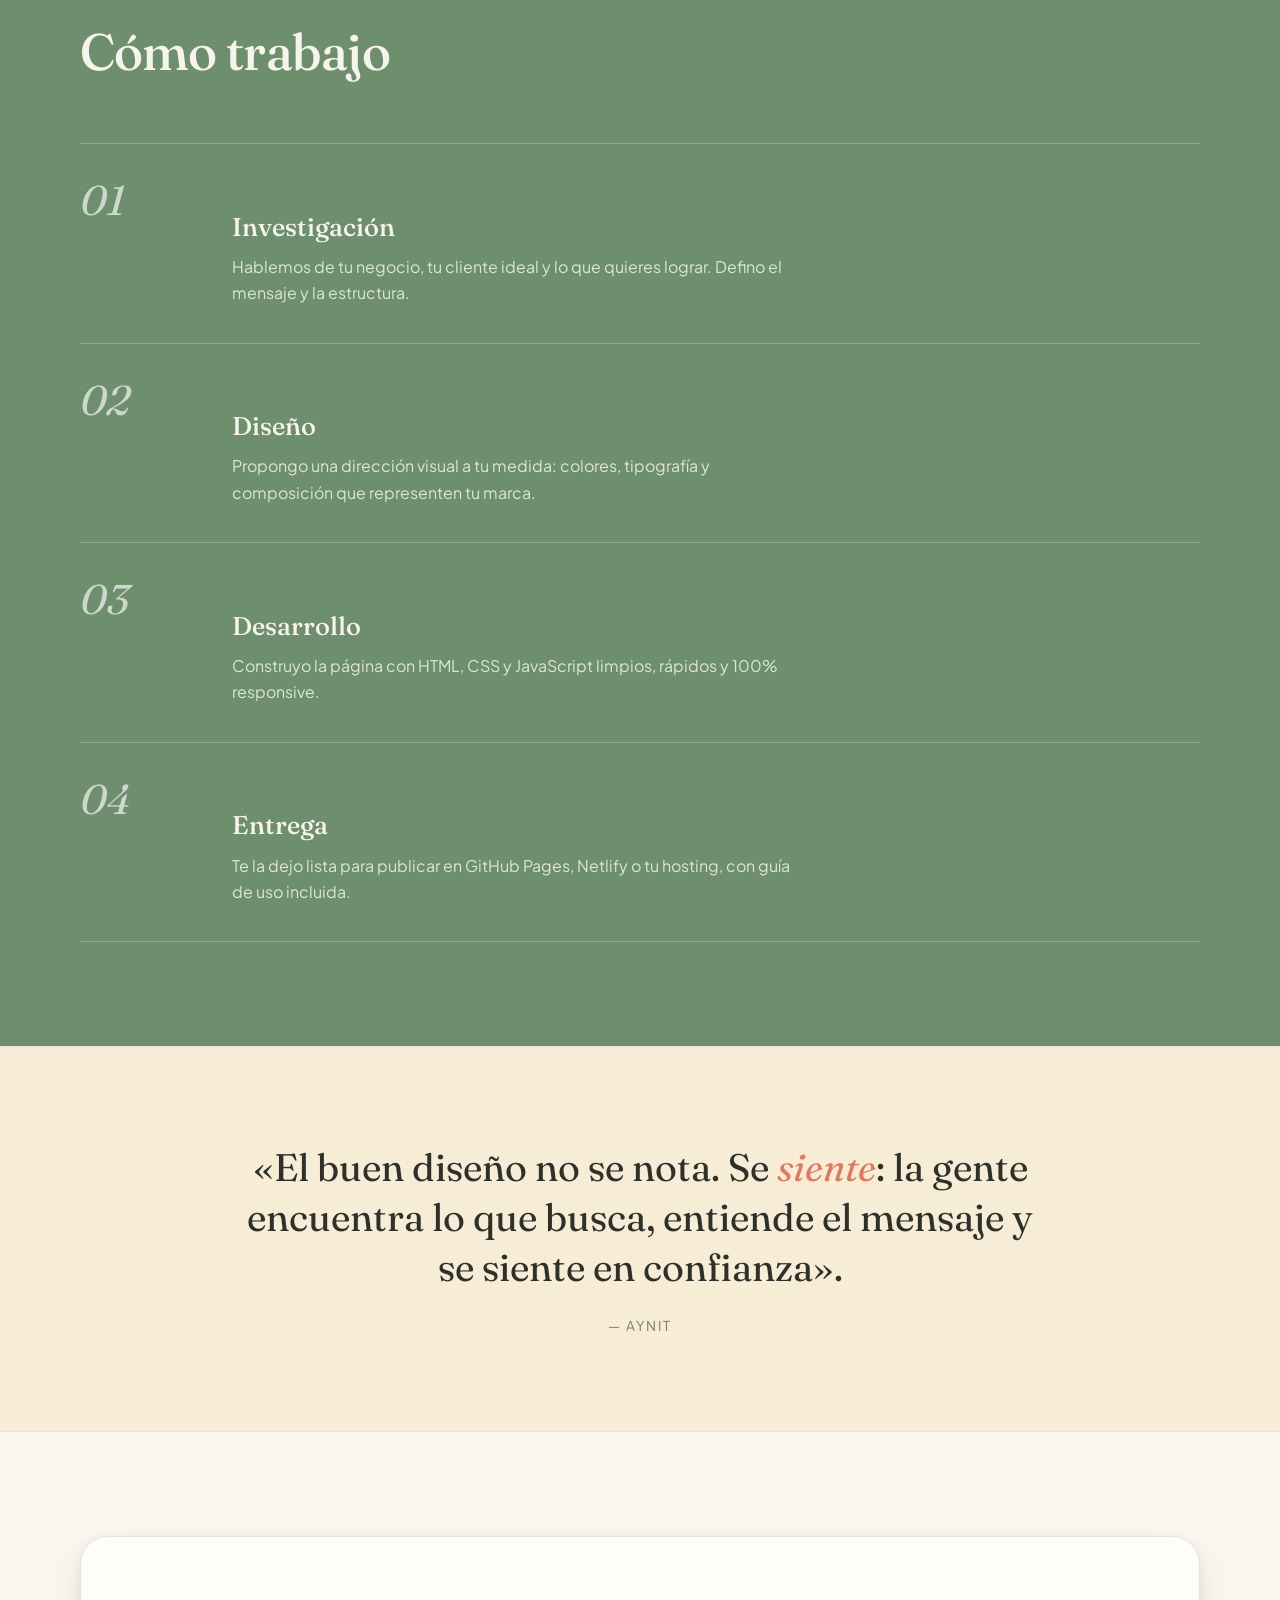
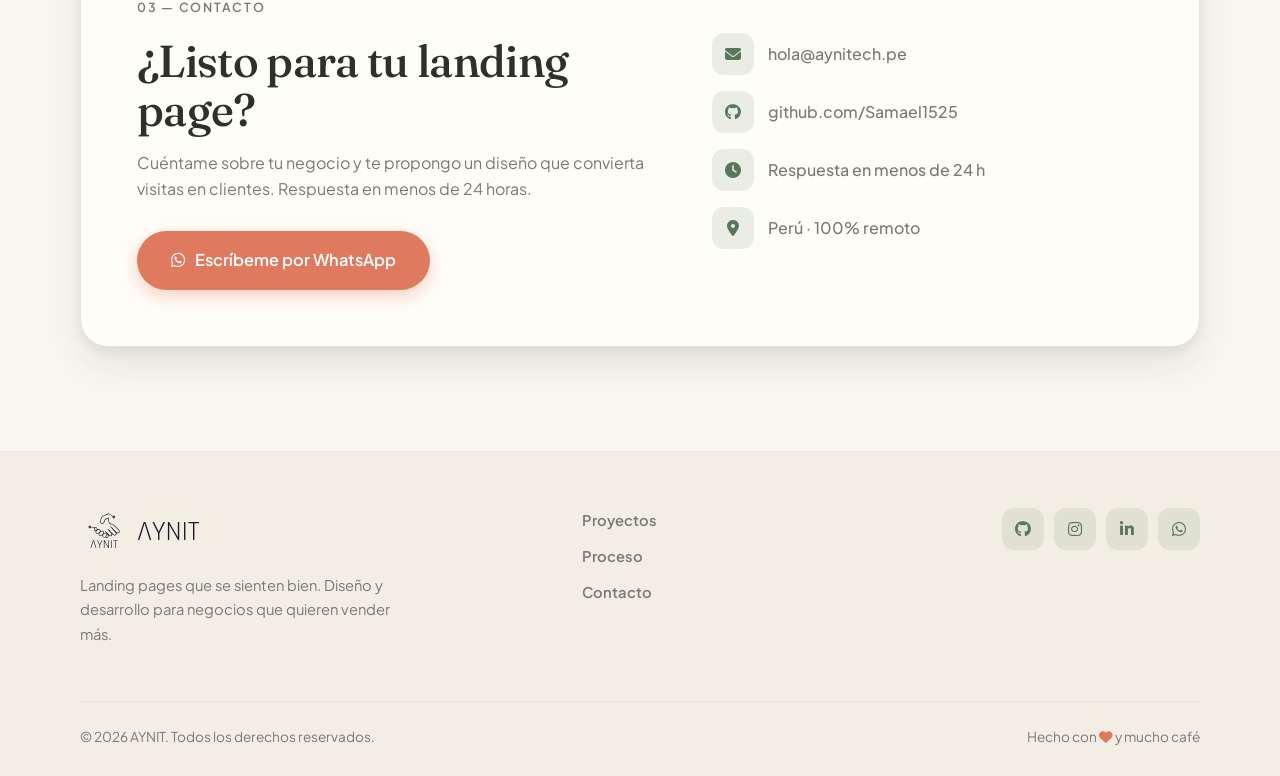
==== commit 621f0390: "Logo horizontal: icono + wordmark AYNIT en header, drawer y footer" ====
--- a/index.html
+++ b/index.html
@@ -34,7 +34,8 @@
     <header id="header" class="topbar">
         <div class="container topbar-inner">
             <a href="#inicio" class="brand" aria-label="AYNIT — Inicio">
-                <img class="brand-logo" src="assets/LOGO_AYNI.svg" alt="AYNIT">
+                <img class="brand-logo" src="assets/LOGO_AYNI.svg" alt="">
+                <img class="brand-word" src="assets/AYNI_TEXT.svg" alt="AYNIT">
             </a>
 
             <nav class="topnav" aria-label="Navegación principal">
@@ -60,7 +61,8 @@
     <nav id="nav-mobile" class="drawer" aria-label="Navegación móvil">
         <div class="drawer-head">
             <a href="#inicio" class="brand" aria-label="AYNIT — Inicio">
-                <img class="brand-logo" src="assets/LOGO_AYNI.svg" alt="AYNIT">
+                <img class="brand-logo" src="assets/LOGO_AYNI.svg" alt="">
+                <img class="brand-word" src="assets/AYNI_TEXT.svg" alt="AYNIT">
             </a>
             <button id="nav-close" class="tbtn nav-close" aria-label="Cerrar menú">
                 <i class="fa-solid fa-xmark"></i>
@@ -371,7 +373,8 @@
         <div class="container footer-inner">
             <div class="footer-brand">
                 <a href="#inicio" class="brand" aria-label="AYNIT — Inicio">
-                    <img class="brand-logo" src="assets/LOGO_AYNI.svg" alt="AYNIT">
+                    <img class="brand-logo" src="assets/LOGO_AYNI.svg" alt="">
+                    <img class="brand-word" src="assets/AYNI_TEXT.svg" alt="AYNIT">
                 </a>
                 <p>Landing pages que se sienten bien. Diseño y desarrollo para negocios que quieren vender más.</p>
             </div>
--- a/css/portfolio.css
+++ b/css/portfolio.css
@@ -241,20 +241,29 @@
 .brand {
   display: inline-flex;
   align-items: center;
+  gap: 12px;
 }
 
 .brand-logo {
-  height: 68px;
+  height: 56px;
   width: auto;
   display: block;
   transition: transform 0.25s var(--ease-out);
 }
 
-.brand:hover .brand-logo {
+.brand-word {
+  height: 22px;
+  width: auto;
+  display: block;
+  transition: transform 0.25s var(--ease-out);
+}
+
+.brand:hover .brand-logo,
+.brand:hover .brand-word {
   transform: scale(1.04);
 }
 
-[data-theme="dark"] .brand-logo {
+[data-theme="dark"] .brand img {
   filter: brightness(0) invert(1);
 }
 
@@ -907,7 +916,11 @@
 }
 
 .footer-brand .brand-logo {
-  height: 60px;
+  height: 46px;
+}
+
+.footer-brand .brand-word {
+  height: 18px;
 }
 
 .footer-brand p {
@@ -1118,6 +1131,18 @@
 }
 
 @media (max-width: 480px) {
+  .brand-logo {
+    height: 44px;
+  }
+
+  .brand-word {
+    height: 17px;
+  }
+
+  .brand {
+    gap: 9px;
+  }
+
   .hero-actions .btn {
     width: 100%;
   }
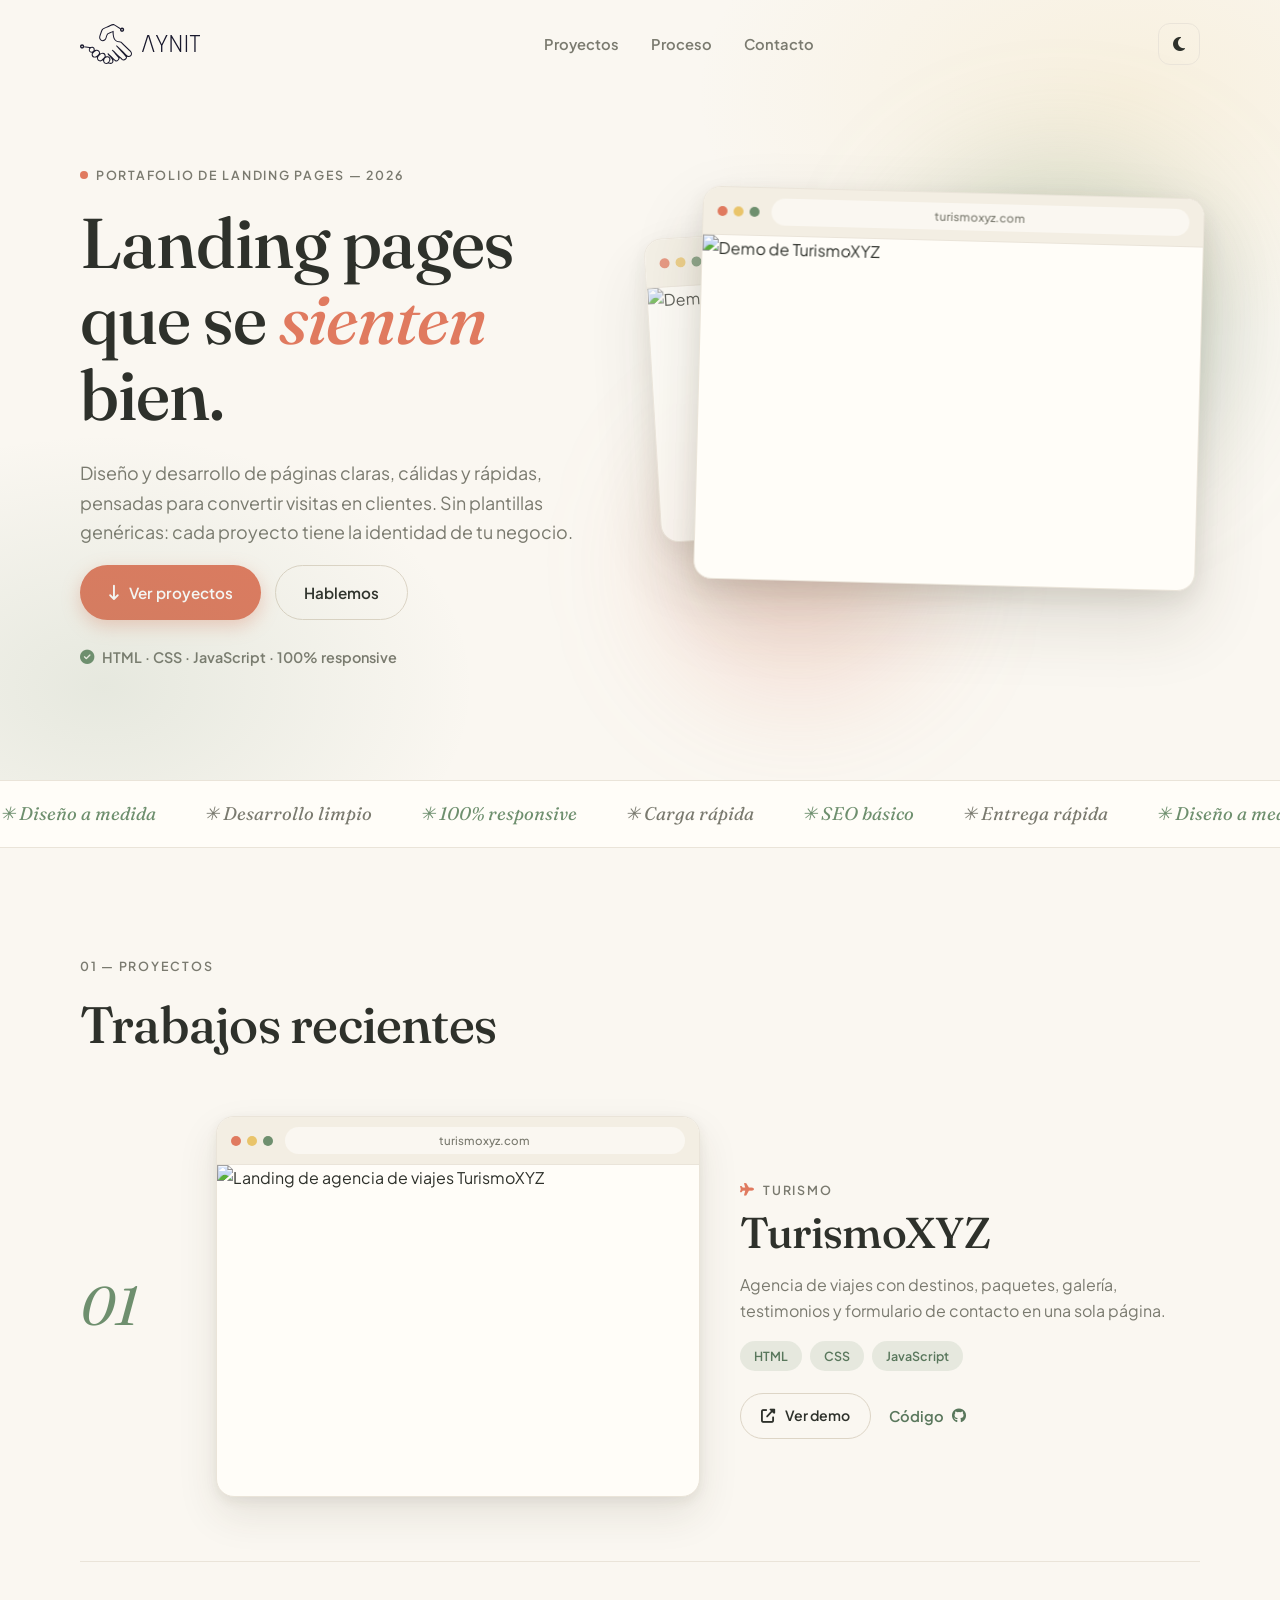
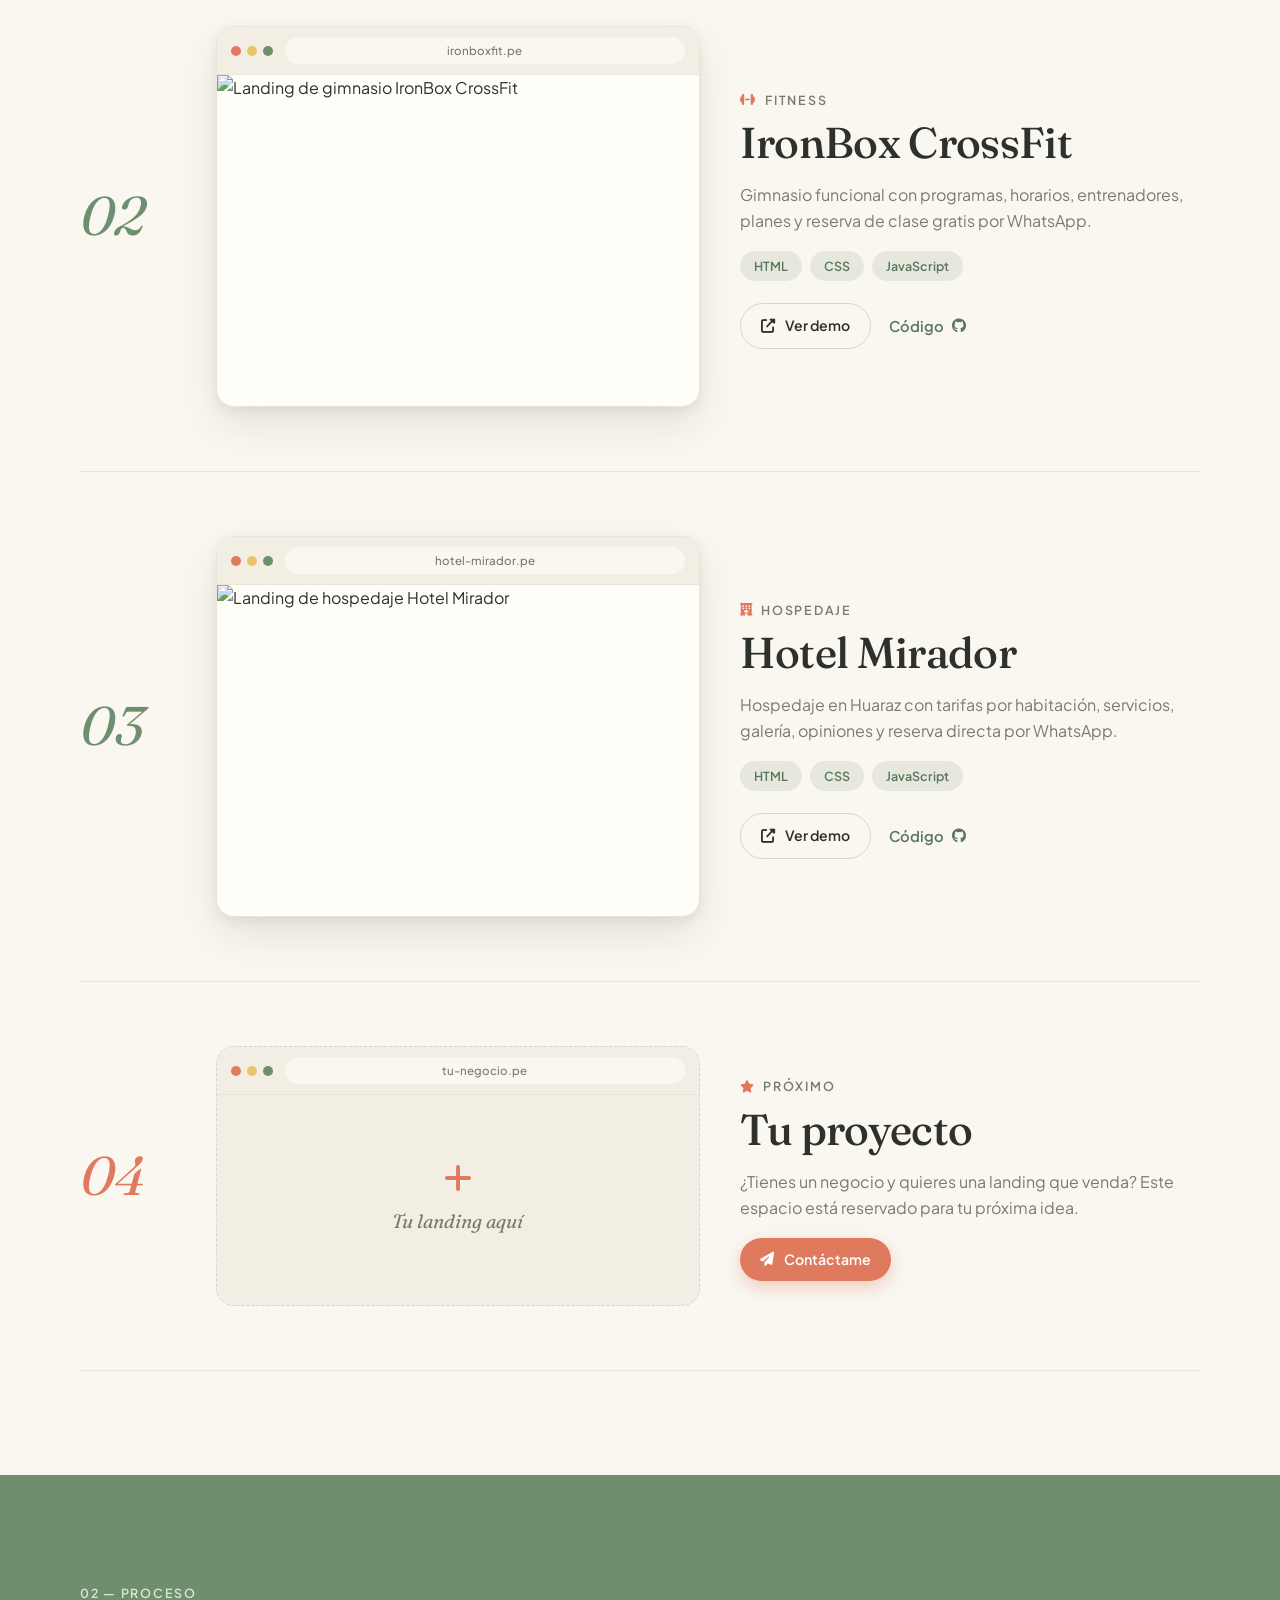
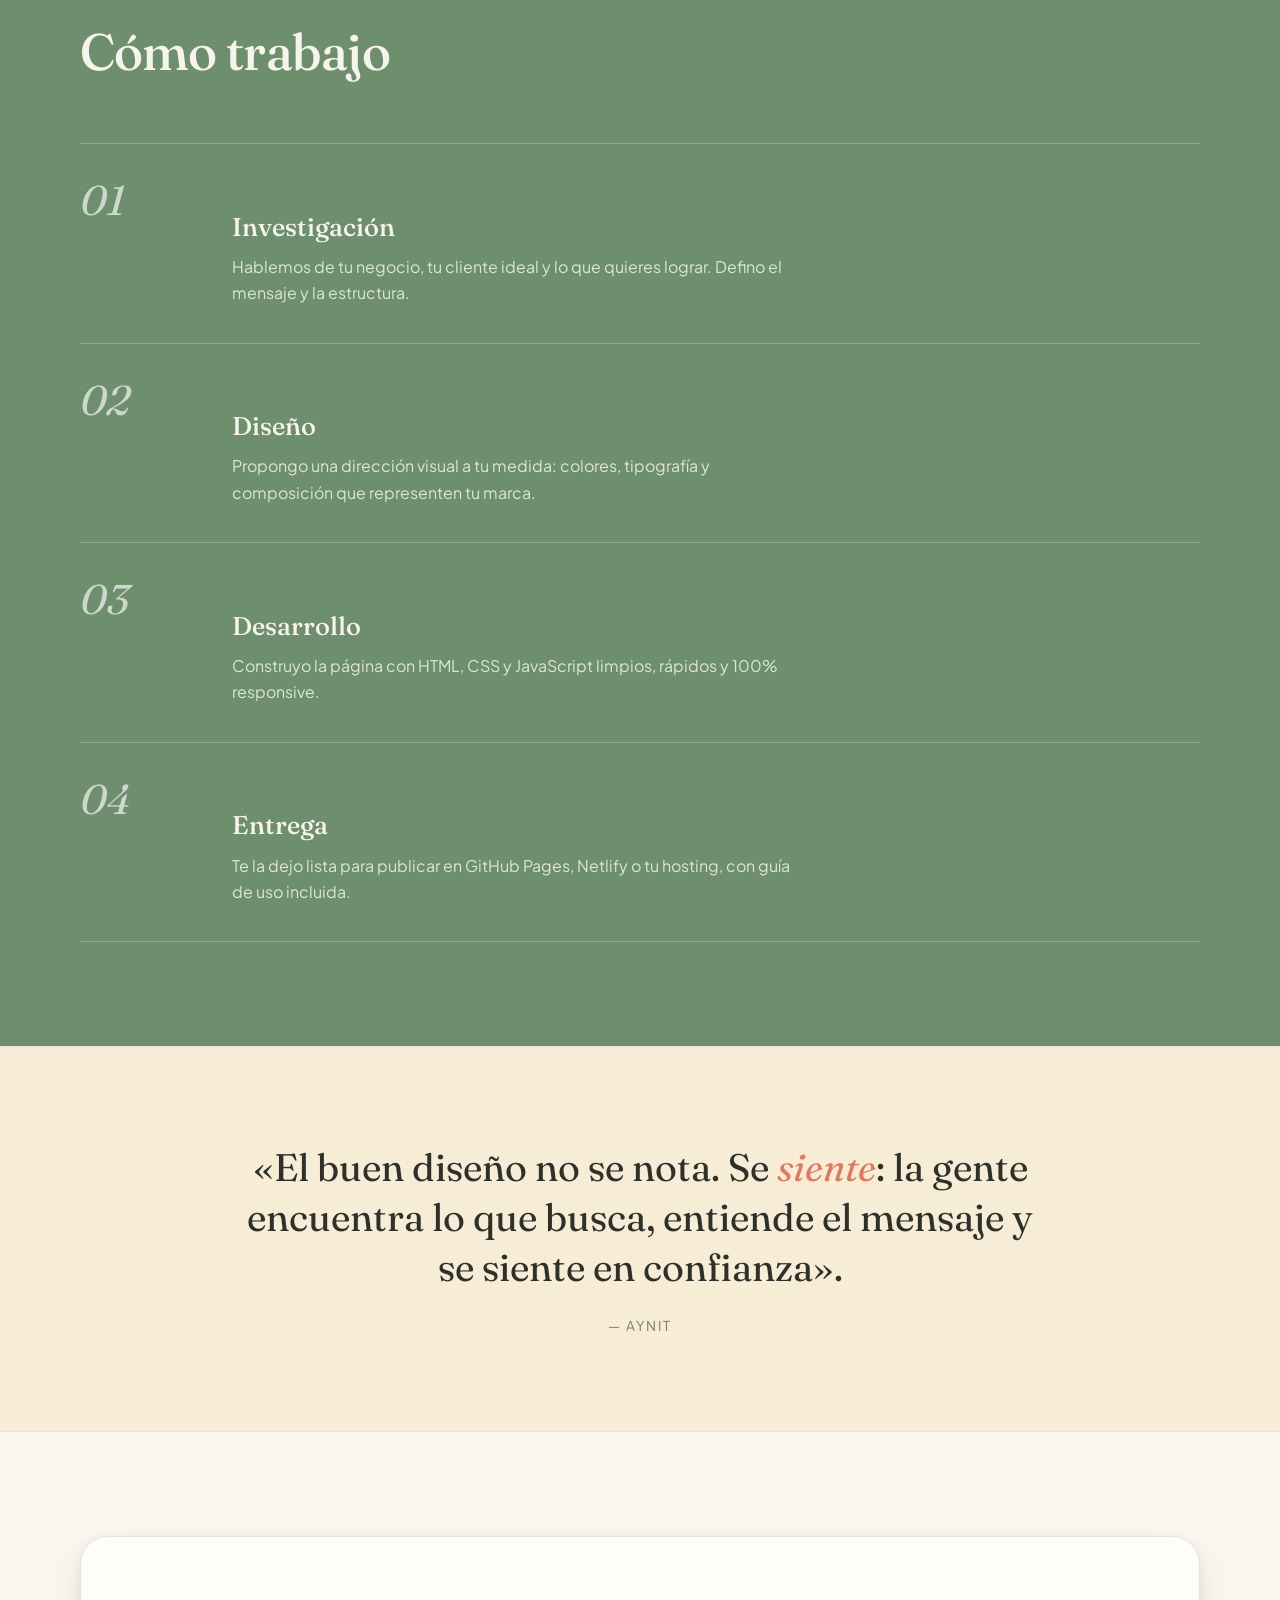
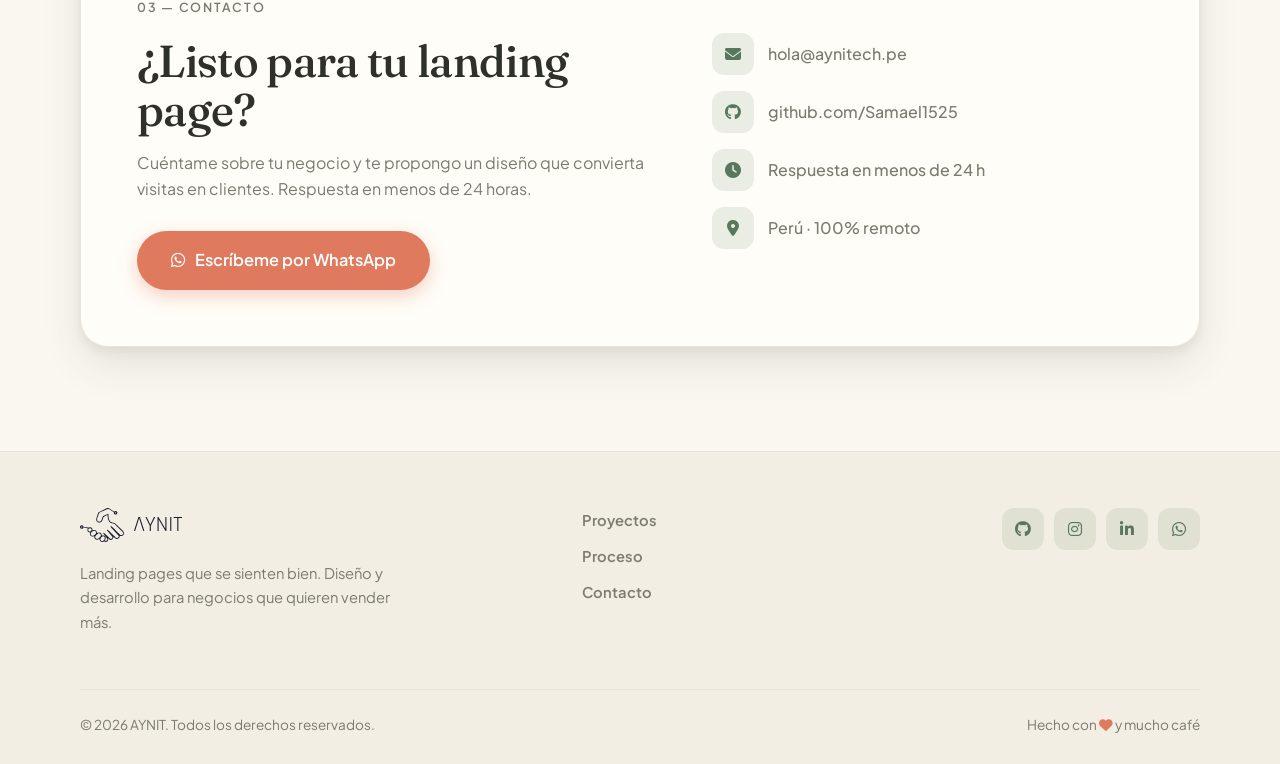
==== commit e5a99f61: "Logo: icono nuevo en negro, más pequeño y alineado con el wordmark" ====
--- a/index.html
+++ b/index.html
@@ -34,7 +34,7 @@
     <header id="header" class="topbar">
         <div class="container topbar-inner">
             <a href="#inicio" class="brand" aria-label="AYNIT — Inicio">
-                <img class="brand-logo" src="assets/LOGO_AYNI.svg" alt="">
+                <img class="brand-logo" src="assets/ICONO.svg" alt="">
                 <img class="brand-word" src="assets/AYNI_TEXT.svg" alt="AYNIT">
             </a>
 
@@ -61,7 +61,7 @@
     <nav id="nav-mobile" class="drawer" aria-label="Navegación móvil">
         <div class="drawer-head">
             <a href="#inicio" class="brand" aria-label="AYNIT — Inicio">
-                <img class="brand-logo" src="assets/LOGO_AYNI.svg" alt="">
+                <img class="brand-logo" src="assets/ICONO.svg" alt="">
                 <img class="brand-word" src="assets/AYNI_TEXT.svg" alt="AYNIT">
             </a>
             <button id="nav-close" class="tbtn nav-close" aria-label="Cerrar menú">
@@ -373,7 +373,7 @@
         <div class="container footer-inner">
             <div class="footer-brand">
                 <a href="#inicio" class="brand" aria-label="AYNIT — Inicio">
-                    <img class="brand-logo" src="assets/LOGO_AYNI.svg" alt="">
+                    <img class="brand-logo" src="assets/ICONO.svg" alt="">
                     <img class="brand-word" src="assets/AYNI_TEXT.svg" alt="AYNIT">
                 </a>
                 <p>Landing pages que se sienten bien. Diseño y desarrollo para negocios que quieren vender más.</p>
--- a/css/portfolio.css
+++ b/css/portfolio.css
@@ -241,26 +241,30 @@
 .brand {
   display: inline-flex;
   align-items: center;
-  gap: 12px;
+  gap: 10px;
 }
 
 .brand-logo {
-  height: 56px;
+  height: 40px;
   width: auto;
   display: block;
   transition: transform 0.25s var(--ease-out);
 }
 
 .brand-word {
-  height: 22px;
+  height: 17px;
   width: auto;
   display: block;
+  transform: translateY(-1px);
   transition: transform 0.25s var(--ease-out);
 }
 
-.brand:hover .brand-logo,
+.brand:hover .brand-logo {
+  transform: scale(1.04);
+}
+
 .brand:hover .brand-word {
-  transform: scale(1.04);
+  transform: translateY(-1px) scale(1.04);
 }
 
 [data-theme="dark"] .brand img {
@@ -916,11 +920,11 @@
 }
 
 .footer-brand .brand-logo {
-  height: 46px;
+  height: 34px;
 }
 
 .footer-brand .brand-word {
-  height: 18px;
+  height: 14px;
 }
 
 .footer-brand p {
@@ -1132,15 +1136,15 @@
 
 @media (max-width: 480px) {
   .brand-logo {
-    height: 44px;
+    height: 32px;
   }
 
   .brand-word {
-    height: 17px;
+    height: 13px;
   }
 
   .brand {
-    gap: 9px;
+    gap: 8px;
   }
 
   .hero-actions .btn {
